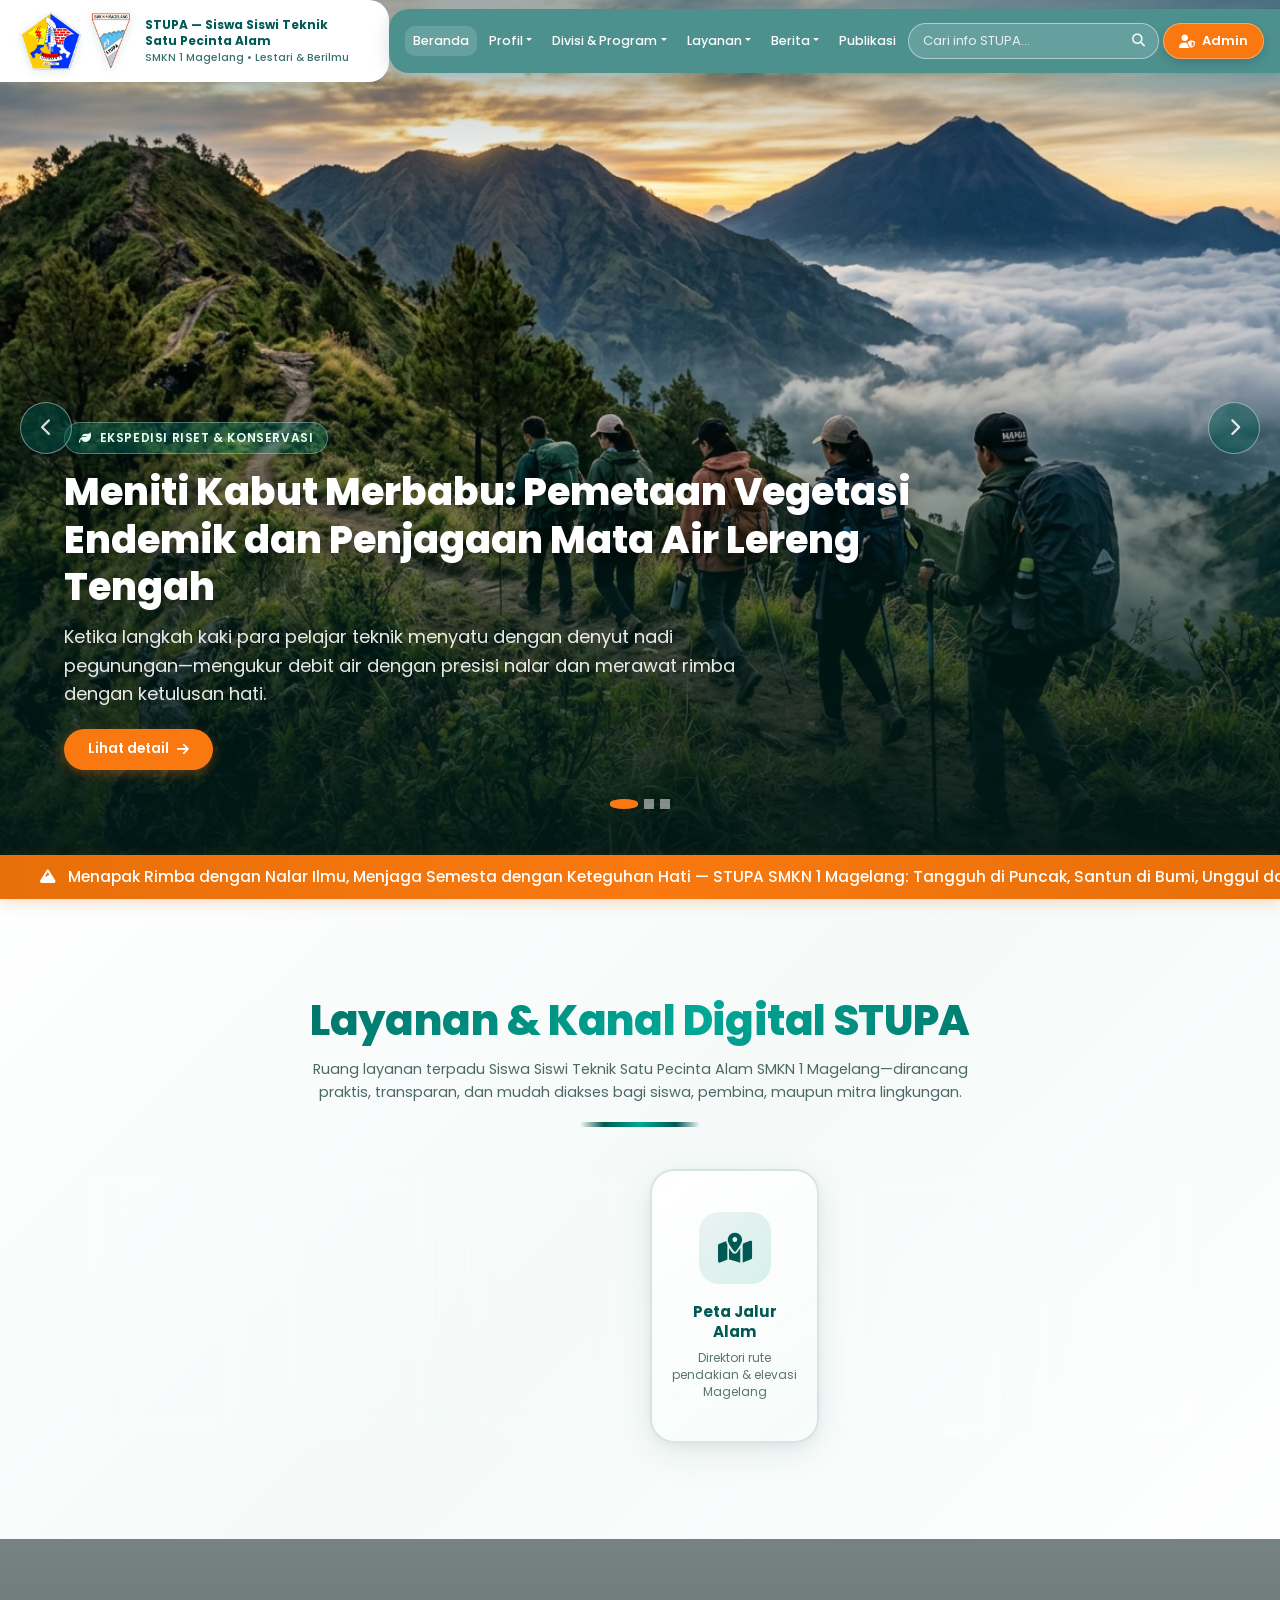
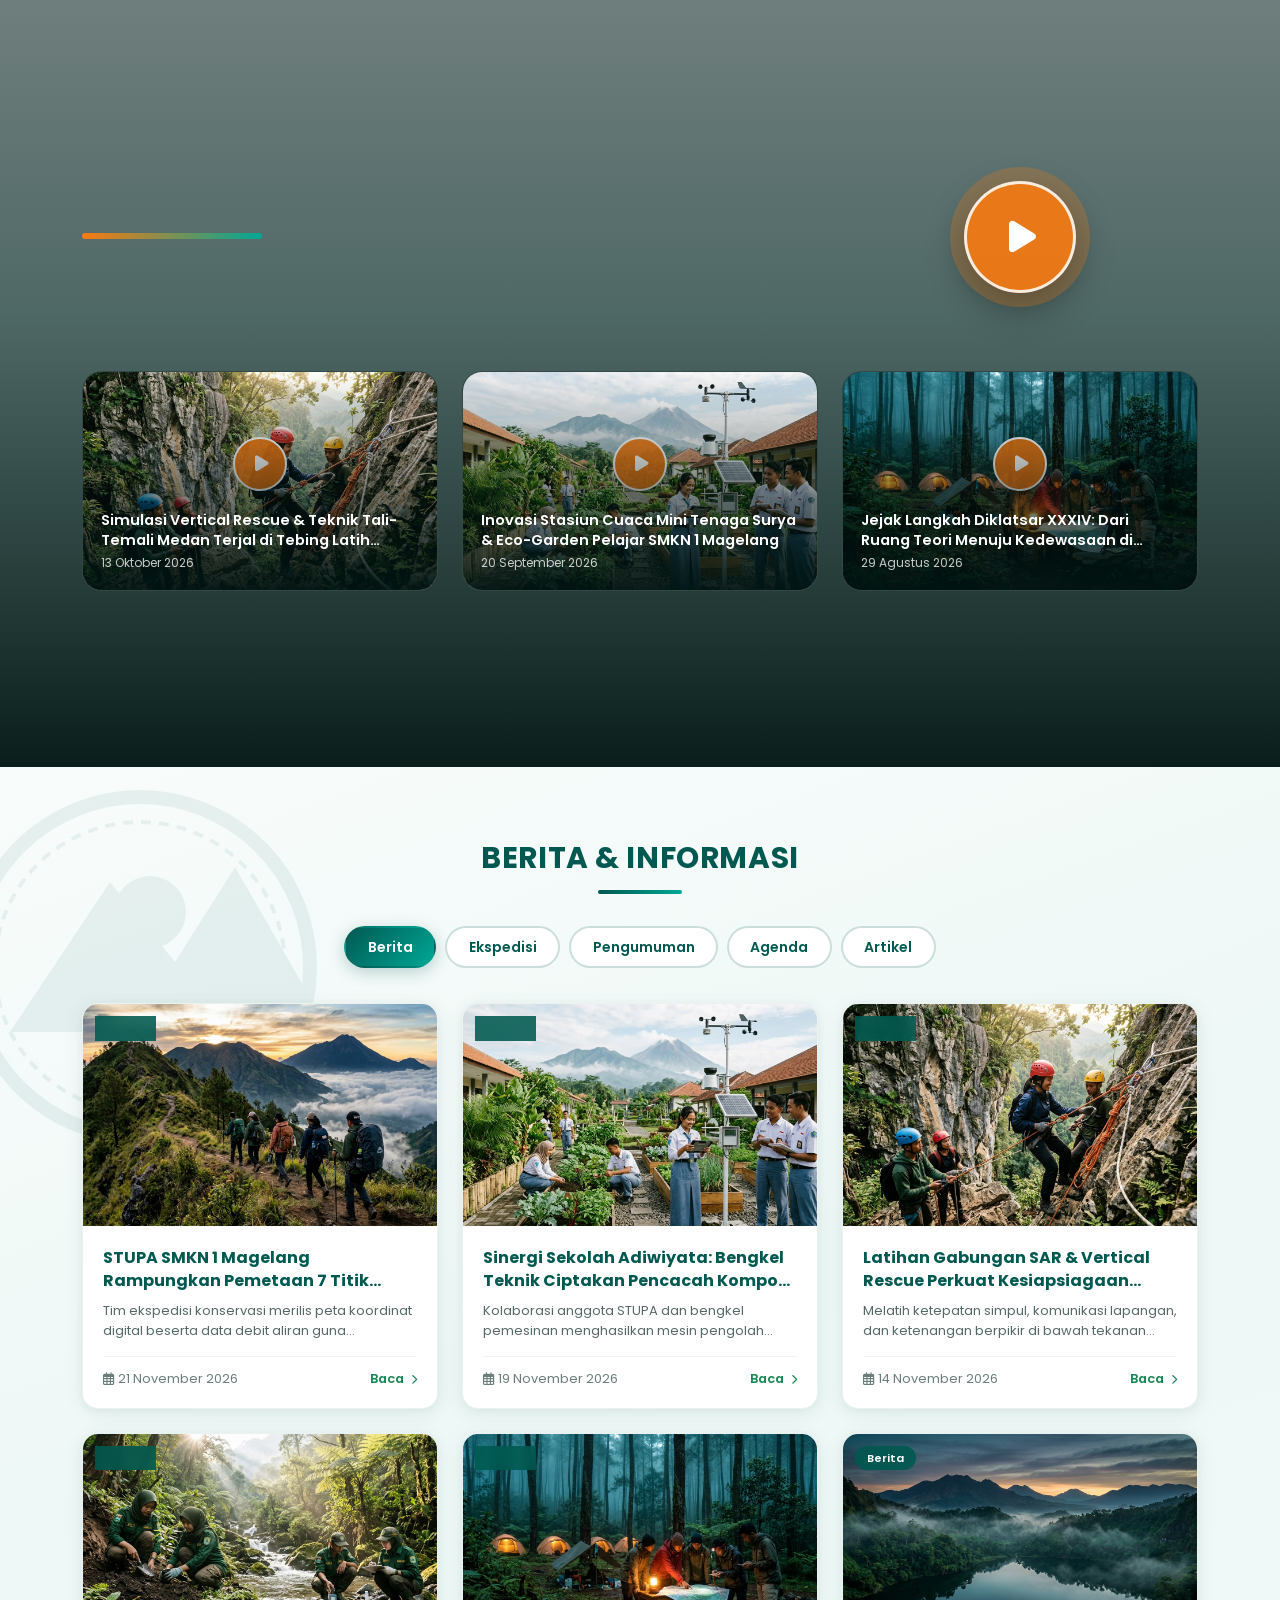
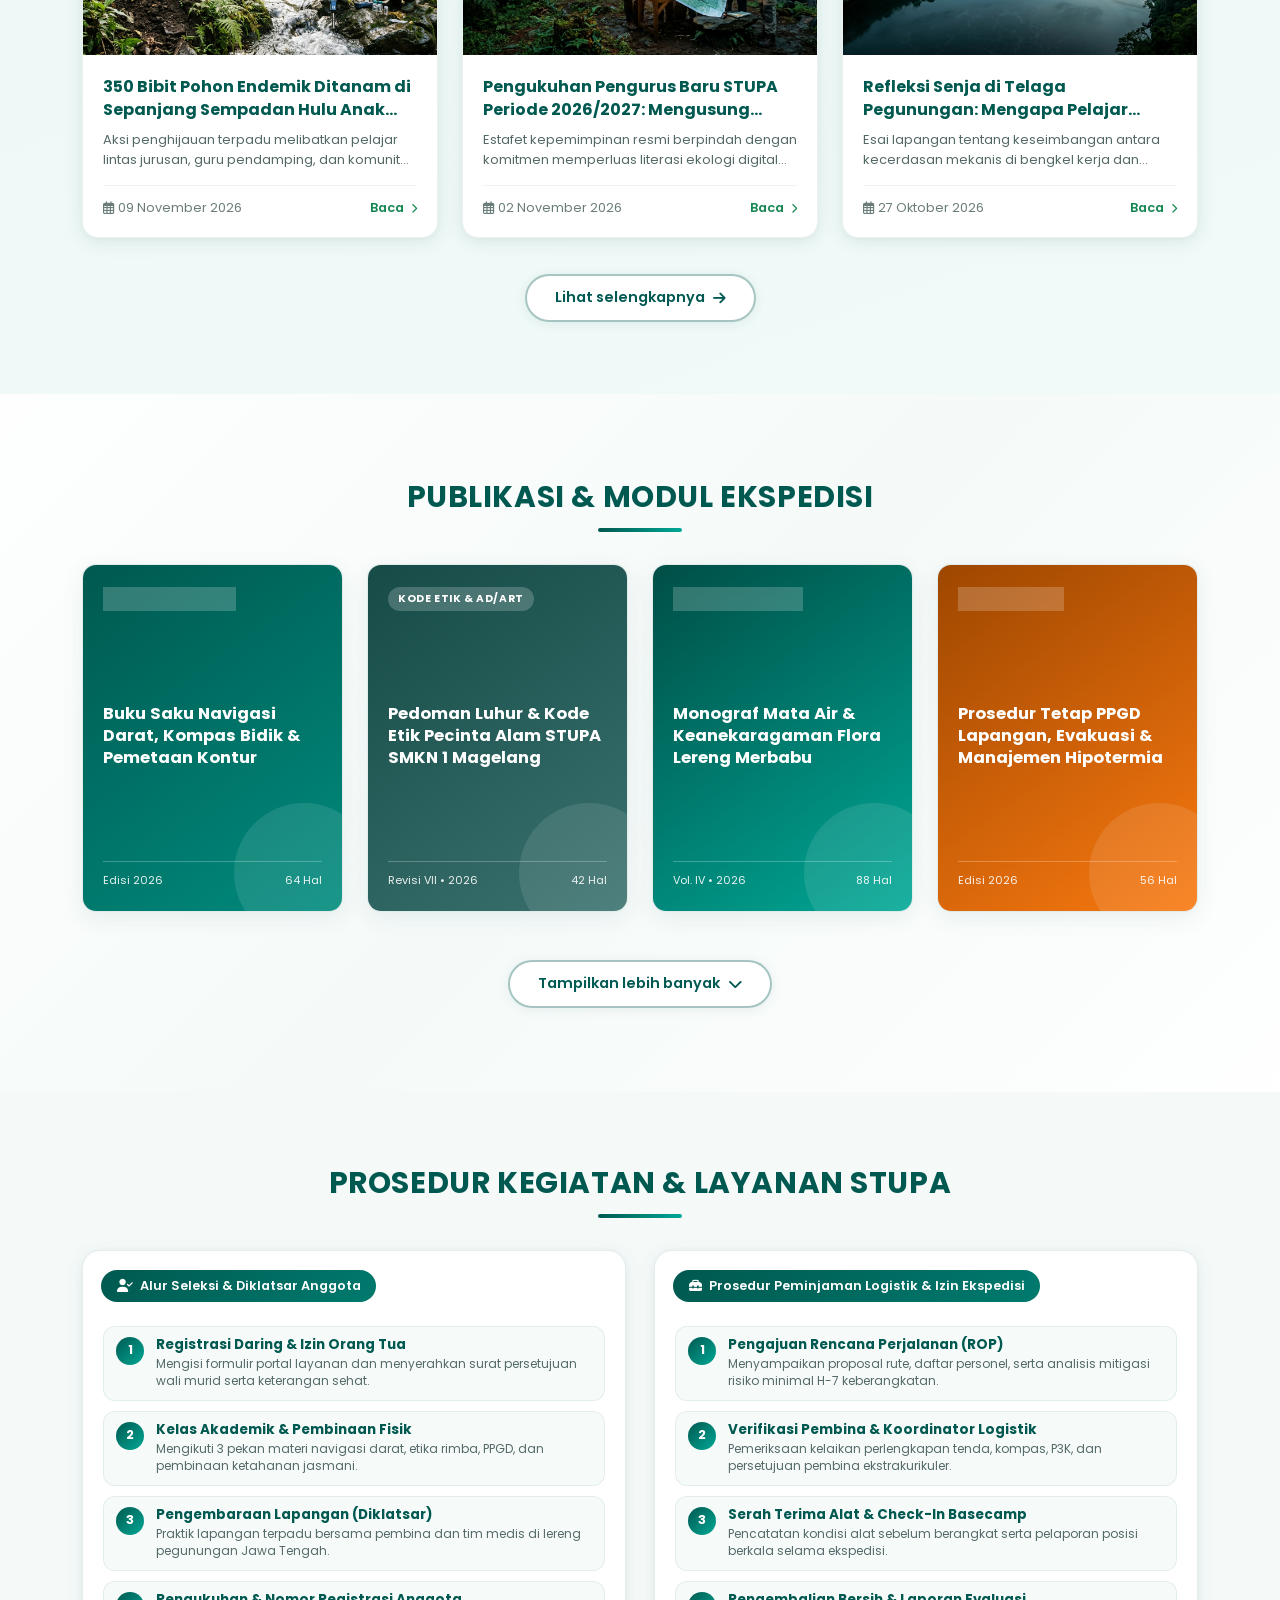
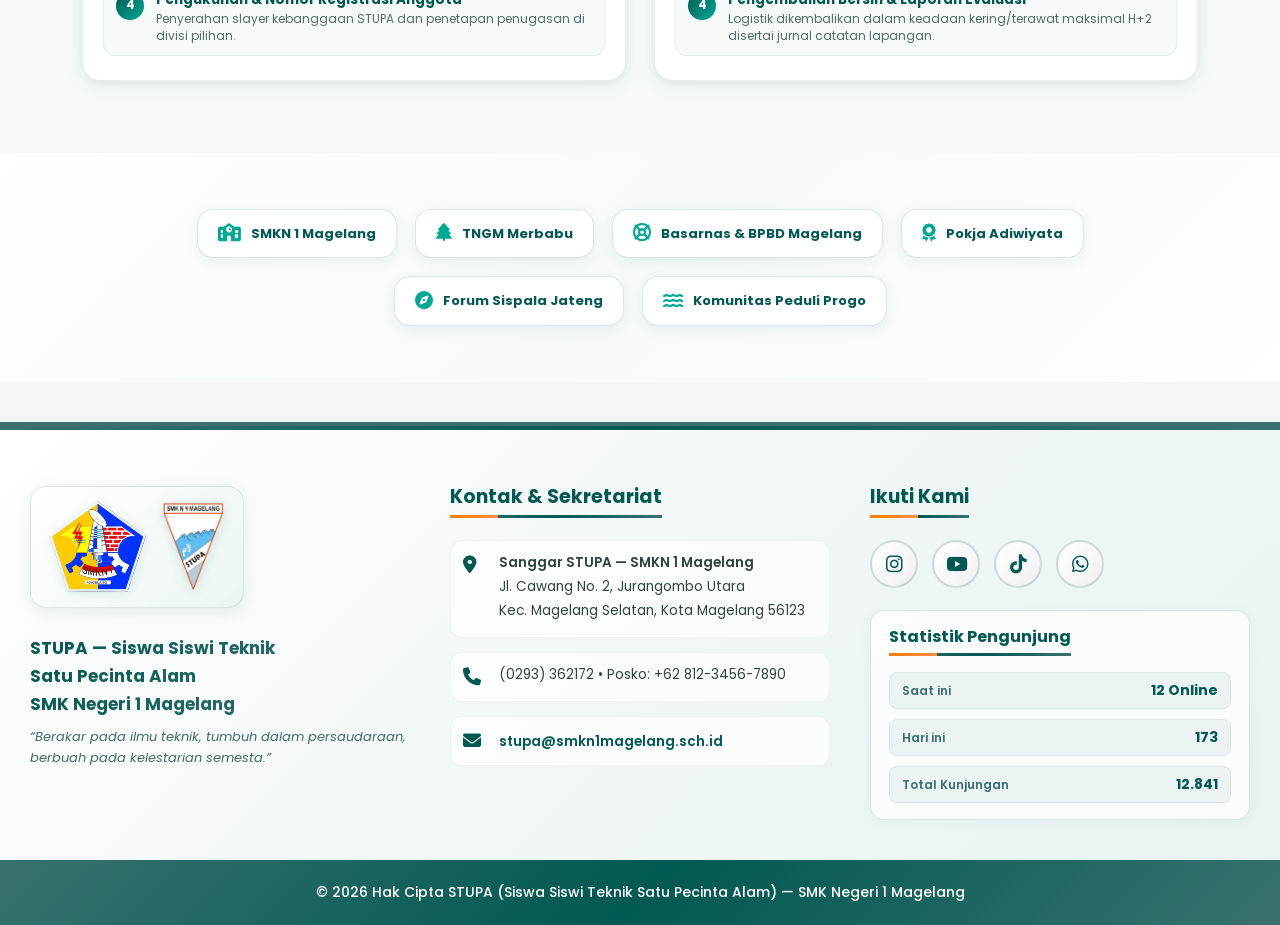
==== index.html @ 892f86d5 "feat: full web & image upload management for both Admin and Super Admin" ====
<!DOCTYPE html>
<html lang="id">
<head>
    <meta charset="UTF-8">
    <meta name="viewport" content="width=device-width, initial-scale=1.0">
    <title>STUPA — Siswa Siswi Teknik Satu Pecinta Alam | SMKN 1 Magelang</title>
    <meta name="description" content="Portal resmi STUPA (Siswa Siswi Teknik Satu Pecinta Alam) SMKN 1 Magelang. Informasi ekspedisi konservasi alam, pendidikan dasar (Diklatsar), layanan logistik, riset ekologi pelajar, dan publikasi ilmiah lapangan.">
    <meta name="keywords" content="STUPA, SMKN 1 Magelang, Siswa Siswi Teknik Satu Pecinta Alam, Sispala Magelang, Konservasi Alam, Diklatsar, Ekspedisi Merbabu">
    <meta name="author" content="STUPA SMKN 1 Magelang">
    <link rel="icon" href="assets/images/logo-stupa.png" type="image/png">

    <!-- Fonts & Libraries (Matched to kemenlh.go.id) -->
    <link href="https://fonts.googleapis.com/css2?family=Poppins:wght@300;400;500;600;700;800&display=swap" rel="stylesheet">
    <link href="https://cdnjs.cloudflare.com/ajax/libs/font-awesome/6.5.1/css/all.min.css" rel="stylesheet">
    <link href="https://cdn.jsdelivr.net/npm/bootstrap@5.3.3/dist/css/bootstrap.min.css" rel="stylesheet" crossorigin="anonymous">

    <!-- STUPA Stylesheets -->
    <link rel="stylesheet" href="assets/css/style.css">
    <link rel="stylesheet" href="assets/css/carousel.css">
    <link rel="stylesheet" href="assets/css/header.css">
    <link rel="stylesheet" href="assets/css/footer.css">
</head>
<body id="top">

    <!-- Header / Floating Pill Navbar (Matched to kemenlh.go.id) -->
    <div id="header-placeholder">
        <nav class="navbar navbar-expand-lg" id="mainNavbar">
            <div class="container-fluid p-0">
                <!-- Left White Brand Pill -->
                <div class="logo-container">
                    <a class="navbar-brand" href="#top">
                        <div class="brand-logos">
                            <img src="assets/images/logo-smkn1.png" id="headerLogoSmk" alt="Logo SMKN 1 Magelang" class="logo logo-smkn1">
                            <img src="assets/images/logo-stupa.png" id="headerLogoStupa" alt="Logo STUPA SMKN 1 Magelang" class="logo logo-stupa">
                        </div>
                        <div class="text">
                            <span id="headerBrandTitle">STUPA — Siswa Siswi Teknik<br>Satu Pecinta Alam</span>
                            <span class="brand-sub" id="headerBrandSub">SMKN 1 Magelang • Lestari &amp; Berilmu</span>
                        </div>
                    </a>
                </div>

                <!-- Mobile Hamburger -->
                <button class="navbar-toggler" type="button" data-bs-toggle="collapse" data-bs-target="#navbarNav"
                    aria-controls="navbarNav" aria-expanded="false" aria-label="Buka navigasi">
                    <span class="navbar-toggler-icon"></span>
                </button>

                <!-- Right Teal Pill Menu -->
                <div class="collapse navbar-collapse justify-content-end" id="navbarNav">
                    <ul class="navbar-nav d-flex align-items-lg-center menu-container">
                        <li class="nav-item">
                            <a class="nav-link active" aria-current="page" href="#top">Beranda</a>
                        </li>
                        <li class="nav-item dropdown">
                            <a class="nav-link dropdown-toggle" href="#" role="button" data-bs-toggle="dropdown" aria-expanded="false">Profil</a>
                            <ul class="dropdown-menu">
                                <li><a class="dropdown-item" href="#layanan-stupa">Jati Diri &amp; Nilai STUPA</a></li>
                                <li><a class="dropdown-item" href="#prosedur-stupa">Tata Kelola Organisasi</a></li>
                                <li><a class="dropdown-item" href="#mitra-stupa">Mitra &amp; Jejaring Sispala</a></li>
                                <li><a class="dropdown-item" href="#kontak-footer">Sekretariat &amp; Pembina</a></li>
                            </ul>
                        </li>
                        <li class="nav-item dropdown">
                            <a class="nav-link dropdown-toggle" href="#" role="button" data-bs-toggle="dropdown" aria-expanded="false">Divisi &amp; Program</a>
                            <ul class="dropdown-menu">
                                <li><a class="dropdown-item" href="#layanan-stupa" data-open-service="0">Diklatsar &amp; Kaderisasi</a></li>
                                <li><a class="dropdown-item" href="#layanan-stupa" data-open-service="3">Mountaineering &amp; Navigasi</a></li>
                                <li><a class="dropdown-item" href="#layanan-stupa" data-open-service="4">Konservasi &amp; Eco-Tech</a></li>
                                <li><a class="dropdown-item" href="#video-showcase">Vertical Rescue &amp; SAR</a></li>
                            </ul>
                        </li>
                        <li class="nav-item dropdown">
                            <a class="nav-link dropdown-toggle" href="#" role="button" data-bs-toggle="dropdown" aria-expanded="false">Layanan</a>
                            <ul class="dropdown-menu">
                                <li><a class="dropdown-item" href="#layanan-stupa" data-open-service="0">Pendaftaran Anggota Baru</a></li>
                                <li><a class="dropdown-item" href="#layanan-stupa" data-open-service="1">Peminjaman Logistik Alam</a></li>
                                <li><a class="dropdown-item" href="#layanan-stupa" data-open-service="2">Lapor Konservasi Lingkungan</a></li>
                                <li><a class="dropdown-item" href="#layanan-stupa" data-open-service="3">Direktori Peta Jalur Magelang</a></li>
                            </ul>
                        </li>
                        <li class="nav-item dropdown">
                            <a class="nav-link dropdown-toggle" href="#" role="button" data-bs-toggle="dropdown" aria-expanded="false">Berita</a>
                            <ul class="dropdown-menu">
                                <li><a class="dropdown-item" href="#berita-informasi" data-switch-tab="berita-tab">Berita Terkini</a></li>
                                <li><a class="dropdown-item" href="#berita-informasi" data-switch-tab="ekspedisi-tab">Laporan Ekspedisi</a></li>
                                <li><a class="dropdown-item" href="#berita-informasi" data-switch-tab="pengumuman-tab">Pengumuman Resmi</a></li>
                                <li><a class="dropdown-item" href="#berita-informasi" data-switch-tab="agenda-tab">Agenda Kegiatan</a></li>
                                <li><a class="dropdown-item" href="#berita-informasi" data-switch-tab="artikel-tab">Esai &amp; Artikel Alam</a></li>
                            </ul>
                        </li>
                        <li class="nav-item">
                            <a class="nav-link" href="#publikasi-stupa">Publikasi</a>
                        </li>

                        <!-- Live Search Form -->
                        <li class="nav-item">
                            <form class="search-form" id="navSearchForm" role="search" autocomplete="off">
                                <input class="form-control search-input" id="navSearchInput" type="search" placeholder="Cari info STUPA..." aria-label="Cari informasi">
                                <button type="submit" class="search-submit-btn" aria-label="Cari">
                                    <i class="fas fa-search"></i>
                                </button>
                                <div class="nav-search-results" id="navSearchResults"></div>
                            </form>
                        </li>

                        <!-- Admin & Super Admin Portal Link -->
                        <li class="nav-item">
                            <a class="btn-admin-nav" href="admin.html" title="Masuk ke Portal Admin &amp; Super Admin STUPA">
                                <i class="fas fa-user-shield"></i>
                                <span>Admin</span>
                            </a>
                        </li>
                    </ul>
                </div>
            </div>
        </nav>
    </div>

    <!-- Main Hero Carousel -->
    <main>
        <div class="carousel-wrapper">
            <div id="carouselBackground" class="carousel slide carousel-fade" data-bs-ride="carousel" data-bs-interval="5500">
                <div class="carousel-indicators" id="heroIndicators"></div>
                <div class="carousel-inner" id="carouselItemsContainer"></div>

                <button class="carousel-control-prev custom-prev" type="button" data-bs-target="#carouselBackground" data-bs-slide="prev" aria-label="Slide sebelumnya">
                    <span class="hero-arrow-circle"><i class="fas fa-chevron-left"></i></span>
                </button>
                <button class="carousel-control-next custom-next" type="button" data-bs-target="#carouselBackground" data-bs-slide="next" aria-label="Slide berikutnya">
                    <span class="hero-arrow-circle"><i class="fas fa-chevron-right"></i></span>
                </button>
            </div>
        </div>

        <!-- Running Text Ticker Bar -->
        <div class="running-text-wrapper">
            <div class="running-text">
                <div class="running-text-track">
                    <p>
                        <i class="fas fa-mountain me-2"></i>
                        Menapak Rimba dengan Nalar Ilmu, Menjaga Semesta dengan Keteguhan Hati — STUPA SMKN 1 Magelang: Tangguh di Puncak, Santun di Bumi, Unggul dalam Karya Teknik Berkelanjutan!
                    </p>
                    <p aria-hidden="true">
                        <i class="fas fa-leaf me-2"></i>
                        Menapak Rimba dengan Nalar Ilmu, Menjaga Semesta dengan Keteguhan Hati — STUPA SMKN 1 Magelang: Tangguh di Puncak, Santun di Bumi, Unggul dalam Karya Teknik Berkelanjutan!
                    </p>
                </div>
            </div>
        </div>

        <!-- Section 1: Layanan & Portal Digital STUPA -->
        <section class="public-services" id="layanan-stupa">
            <div class="container">
                <div class="text-content">
                    <h2 class="slide-title" id="secTitleLayanan">Layanan &amp; Kanal Digital STUPA</h2>
                    <p class="section-lead" id="secLeadLayanan">
                        Ruang layanan terpadu Siswa Siswi Teknik Satu Pecinta Alam SMKN 1 Magelang—dirancang praktis, transparan, dan mudah diakses bagi siswa, pembina, maupun mitra lingkungan.
                    </p>
                </div>
                <div class="services-grid" id="servicesGridContainer"></div>
            </div>
        </section>

        <!-- Section 2: Video Showcase & Dokumentasi Ekspedisi -->
        <section class="video-section" id="video-showcase">
            <div class="gradient-overlay"></div>
            <div class="container">
                <div class="row align-items-center">
                    <div class="col-lg-8">
                        <div class="video-featured-header">
                            <h2 class="slide-title" id="mainVideoTitle"></h2>
                            <div class="title-accent-bar"></div>
                            <p class="slide-description" id="mainVideoDesc"></p>
                        </div>
                    </div>
                    <div class="col-lg-4">
                        <div class="center-play-wrap">
                            <button type="button" class="play-button-hero js-open-video" id="mainVideoPlayBtn" data-index="0" aria-label="Putar pratinjau dokumenter">
                                <i class="fas fa-play ms-1"></i>
                            </button>
                        </div>
                    </div>
                </div>

                <div class="row g-4 mt-2" id="videoCardsRow"></div>
            </div>
        </section>

        <!-- Section 3: Berita & Informasi (With Watermark Emblem) -->
        <section class="logo-background-section berita-informasi-section" id="berita-informasi">
            <div class="watermark-wrap">
                <img src="assets/images/logo-stupa-watermark.svg" alt="" class="img-fluid">
            </div>
            <div class="container">
                <div class="section-title-wrap">
                    <h2 class="section-title" id="secTitleBerita">BERITA &amp; INFORMASI</h2>
                    <div class="title-underline"></div>
                </div>

                <ul class="nav nav-tabs berita-tabs" id="newsTypeTabs" role="tablist">
                    <li class="nav-item" role="presentation">
                        <button class="nav-link active" id="berita-tab" data-bs-toggle="tab" data-bs-target="#berita" type="button" role="tab" aria-selected="true">Berita</button>
                    </li>
                    <li class="nav-item" role="presentation">
                        <button class="nav-link" id="ekspedisi-tab" data-bs-toggle="tab" data-bs-target="#ekspedisi" type="button" role="tab" aria-selected="false">Ekspedisi</button>
                    </li>
                    <li class="nav-item" role="presentation">
                        <button class="nav-link" id="pengumuman-tab" data-bs-toggle="tab" data-bs-target="#pengumuman" type="button" role="tab" aria-selected="false">Pengumuman</button>
                    </li>
                    <li class="nav-item" role="presentation">
                        <button class="nav-link" id="agenda-tab" data-bs-toggle="tab" data-bs-target="#agenda" type="button" role="tab" aria-selected="false">Agenda</button>
                    </li>
                    <li class="nav-item" role="presentation">
                        <button class="nav-link" id="artikel-tab" data-bs-toggle="tab" data-bs-target="#artikel" type="button" role="tab" aria-selected="false">Artikel</button>
                    </li>
                </ul>

                <div class="tab-content" id="newsTypeContent">
                    <div class="tab-pane fade show active" id="berita" role="tabpanel" aria-labelledby="berita-tab">
                        <div class="berita-grid" id="berita-container"></div>
                        <div class="text-center">
                            <button type="button" class="berita-more-btn js-toggle-berita">
                                <span>Lihat selengkapnya</span>
                                <i class="fas fa-arrow-right"></i>
                            </button>
                        </div>
                    </div>
                    <div class="tab-pane fade" id="ekspedisi" role="tabpanel" aria-labelledby="ekspedisi-tab">
                        <div class="berita-grid" id="ekspedisi-container"></div>
                    </div>
                    <div class="tab-pane fade" id="pengumuman" role="tabpanel" aria-labelledby="pengumuman-tab">
                        <div class="berita-grid" id="pengumuman-container"></div>
                    </div>
                    <div class="tab-pane fade" id="agenda" role="tabpanel" aria-labelledby="agenda-tab">
                        <div class="berita-grid" id="agenda-container"></div>
                    </div>
                    <div class="tab-pane fade" id="artikel" role="tabpanel" aria-labelledby="artikel-tab">
                        <div class="berita-grid" id="artikel-container"></div>
                    </div>
                </div>
            </div>
        </section>

        <!-- Section 4: Publikasi & Arsip Riset -->
        <section class="public-services publikasi-section" id="publikasi-stupa">
            <div class="container">
                <div class="section-title-wrap">
                    <h2 class="section-title" id="secTitlePublikasi">PUBLIKASI &amp; MODUL EKSPEDISI</h2>
                    <div class="title-underline"></div>
                </div>

                <div class="publikasi-grid" id="publikasi-list"></div>

                <div class="text-center mt-5">
                    <button type="button" class="berita-more-btn" id="publikasi-load-more">
                        <span class="btn-text">Tampilkan lebih banyak</span>
                        <i class="fas fa-chevron-down"></i>
                    </button>
                </div>
            </div>
        </section>

        <!-- Section 5: Prosedur Keanggotaan & Peminjaman Alat -->
        <section class="section-prosedur-informasi" id="prosedur-stupa">
            <div class="container">
                <div class="section-title-wrap">
                    <h2 class="section-title" id="secTitleProsedur">PROSEDUR KEGIATAN &amp; LAYANAN STUPA</h2>
                    <div class="title-underline"></div>
                </div>

                <div class="prosedur-steps" id="proceduresContainer"></div>
            </div>
        </section>

        <!-- Section 6: Mitra & Jejaring Konservasi -->
        <section class="public-services partner-section" id="mitra-stupa">
            <div class="container">
                <ul class="partner-strip" id="partnersContainer"></ul>
            </div>
        </section>
    </main>

    <!-- Footer (Matched to kemenlh.go.id) -->
    <footer class="footer" id="kontak-footer">
        <div class="footer-container">
            <div class="footer-content">
                <!-- Left: Logo & Organization Identity -->
                <div class="footer-section footer-about">
                    <div class="footer-logo-wrapper">
                        <a class="footer-logo-link" href="#top">
                            <img src="assets/images/logo-smkn1.png" id="footerLogoSmk" alt="Logo SMKN 1 Magelang" class="footer-logo">
                            <img src="assets/images/logo-stupa.png" id="footerLogoStupa" alt="Logo STUPA SMKN 1 Magelang" class="footer-logo">
                        </a>
                    </div>
                    <div class="footer-org-info">
                        <h3 class="footer-org-name">
                            STUPA — Siswa Siswi Teknik<br>
                            Satu Pecinta Alam<br>
                            SMK Negeri 1 Magelang
                        </h3>
                        <p class="footer-motto" id="footerMotto">
                            “Berakar pada ilmu teknik, tumbuh dalam persaudaraan, berbuah pada kelestarian semesta.”
                        </p>
                    </div>
                </div>

                <!-- Center: Contact Information -->
                <div class="footer-section footer-contact">
                    <h4 class="footer-section-title">Kontak &amp; Sekretariat</h4>
                    <div class="footer-contact-info">
                        <div class="contact-item">
                            <i class="fas fa-map-marker-alt contact-icon"></i>
                            <div class="contact-text">
                                <p class="fw-semibold" id="footerSecretariatName">Sanggar STUPA — SMKN 1 Magelang</p>
                                <p id="footerAddress1">Jl. Cawang No. 2, Jurangombo Utara</p>
                                <p id="footerAddress2">Kec. Magelang Selatan, Kota Magelang 56123</p>
                            </div>
                        </div>
                        <div class="contact-item">
                            <i class="fas fa-phone contact-icon"></i>
                            <div class="contact-text">
                                <p id="footerPhone">(0293) 362172 • Posko: +62 812-3456-7890</p>
                            </div>
                        </div>
                        <div class="contact-item">
                            <i class="fas fa-envelope contact-icon"></i>
                            <div class="contact-text">
                                <a href="mailto:stupa@smkn1magelang.sch.id" class="website-link" id="footerEmail">stupa@smkn1magelang.sch.id</a>
                            </div>
                        </div>
                    </div>
                </div>

                <!-- Right: Social Media & Visitor Stats -->
                <div class="footer-section footer-social">
                    <h4 class="footer-section-title">Ikuti Kami</h4>
                    <div class="social-icons">
                        <a href="#kontak-footer" id="socialIgLink" class="social-link" aria-label="Instagram STUPA" title="Instagram @stupa_smkn1mgl">
                            <i class="fab fa-instagram"></i>
                        </a>
                        <a href="#kontak-footer" id="socialYtLink" class="social-link" aria-label="YouTube STUPA" title="YouTube STUPA Channel">
                            <i class="fab fa-youtube"></i>
                        </a>
                        <a href="#kontak-footer" id="socialTtLink" class="social-link" aria-label="TikTok STUPA" title="TikTok @stupa.mgl">
                            <i class="fab fa-tiktok"></i>
                        </a>
                        <a href="#layanan-stupa" data-open-service="5" class="social-link" aria-label="WhatsApp Posko" title="Posko Informasi STUPA">
                            <i class="fab fa-whatsapp"></i>
                        </a>
                    </div>

                    <div class="visitor-stats">
                        <h4 class="footer-section-title">Statistik Pengunjung</h4>
                        <div class="footer-visitor-row">
                            <span class="footer-visitor-label">Saat ini</span>
                            <span class="footer-visitor-value">12 Online</span>
                        </div>
                        <div class="footer-visitor-row">
                            <span class="footer-visitor-label">Hari ini</span>
                            <span class="footer-visitor-value" id="visitorToday">148</span>
                        </div>
                        <div class="footer-visitor-row">
                            <span class="footer-visitor-label">Total Kunjungan</span>
                            <span class="footer-visitor-value" id="visitorTotal">12.841</span>
                        </div>
                    </div>
                </div>
            </div>

            <!-- Copyright Shimmer Bar -->
            <div class="footer-copyright">
                <p id="footerCopyright">&copy; 2026 Hak Cipta STUPA (Siswa Siswi Teknik Satu Pecinta Alam) — SMK Negeri 1 Magelang</p>
            </div>
        </div>
    </footer>

    <!-- Back to Top Floating Button -->
    <button id="back-to-top" class="back-to-top" aria-label="Kembali ke atas">
        <i class="fas fa-arrow-up"></i>
    </button>

    <!-- Universal Interactive Reader / Form Modal -->
    <div class="modal fade" id="stupaDetailModal" tabindex="-1" aria-labelledby="stupaDetailTitle" aria-hidden="true">
        <div class="modal-dialog modal-dialog-centered modal-lg modal-dialog-scrollable">
            <div class="modal-content">
                <div class="modal-header stupa-modal-header">
                    <h5 class="modal-title fw-bold" id="stupaDetailTitle">Informasi STUPA</h5>
                    <button type="button" class="btn-close" data-bs-dismiss="modal" aria-label="Tutup"></button>
                </div>
                <div class="modal-body p-4" id="stupaDetailBody"></div>
            </div>
        </div>
    </div>

    <!-- Floating Toast Notification -->
    <div id="stupaToast" class="toast-stupa" role="status" aria-live="polite">
        <i class="fas fa-circle-check text-warning"></i>
        <span id="stupaToastText">Berhasil!</span>
    </div>

    <!-- Scripts -->
    <script src="https://cdn.jsdelivr.net/npm/bootstrap@5.3.3/dist/js/bootstrap.bundle.min.js" crossorigin="anonymous"></script>
    <script src="assets/js/data.js"></script>
    <script src="assets/js/app.js"></script>
</body>
</html>
---- assets/css/style.css ----
/* ==========================================================================
   STUPA SMKN 1 Magelang - Master Stylesheet (kemenlh.go.id Design System)
   ========================================================================== */

:root {
    --stupa-teal-deep: #005950;
    --stupa-teal-dark: #005952;
    --stupa-teal-mid: #3a716e;
    --stupa-teal-nav: rgb(77, 145, 143);
    --stupa-emerald: #00a896;
    --stupa-amber: #F97910;
    --stupa-amber-hover: #e87e0d;
    --stupa-bg: #F5F5F5;
    --stupa-mint-soft: #eef8f6;
}

*, *::before, *::after {
    box-sizing: border-box;
}

html {
    scroll-behavior: smooth;
}

body, html {
    margin: 0;
    padding: 0;
    width: 100%;
    overflow-x: hidden;
    background-color: var(--stupa-bg);
    font-family: 'Poppins', sans-serif;
    color: #243331;
}

/* Primary Orange Pill CTA Button (matched to kemenlh.go.id .custom-btn) */
.custom-btn {
    background-color: var(--stupa-amber);
    border: none;
    color: #ffffff;
    border-radius: 30px;
    padding: 10px 24px;
    box-shadow: 0 4px 12px rgba(249, 121, 16, 0.35);
    font-family: 'Poppins', sans-serif;
    font-weight: 600;
    font-size: 13.5px;
    transition: all 0.3s ease;
    display: inline-flex;
    align-items: center;
    gap: 8px;
    text-decoration: none;
}

.custom-btn:hover,
.custom-btn:focus {
    background-color: var(--stupa-amber-hover);
    color: #ffffff;
    box-shadow: 0 8px 20px rgba(249, 121, 16, 0.45);
    transform: translateY(-2px);
}

/* Running Text Ticker Bar */
.running-text-wrapper {
    width: 100%;
}

.running-text {
    background: linear-gradient(90deg, #e86f09 0%, #F97910 50%, #e86f09 100%);
    min-height: 44px;
    display: flex;
    align-items: center;
    overflow: hidden;
    position: relative;
    z-index: 2;
    box-shadow: 0 4px 14px rgba(249, 121, 16, 0.25);
}

.running-text-track {
    display: flex;
    white-space: nowrap;
    width: max-content;
    animation: scrollText 38s linear infinite;
}

.running-text:hover .running-text-track {
    animation-play-state: paused;
}

.running-text p {
    color: #ffffff;
    font-family: 'Poppins', sans-serif;
    font-weight: 500;
    font-size: 15.5px;
    margin: 0;
    padding: 8px 40px;
    white-space: nowrap;
}

@keyframes scrollText {
    0% { transform: translateX(0%); }
    100% { transform: translateX(-50%); }
}

/* ==========================================================================
   Public Services / Layanan STUPA Section
   ========================================================================== */
.public-services {
    position: relative;
    padding: 96px 0;
    overflow: hidden;
    background-color: #f4faf8;
    background-image: url('../images/bg-nature-mist.svg');
    background-size: cover;
    background-position: center;
    background-attachment: fixed;
    isolation: isolate;
}

.public-services::before {
    content: '';
    position: absolute;
    inset: 0;
    background: linear-gradient(
        135deg,
        rgba(255, 255, 255, 0.9) 0%,
        rgba(245, 250, 249, 0.88) 50%,
        rgba(255, 255, 255, 0.92) 100%
    );
    z-index: 0;
}

.public-services .container {
    position: relative;
    z-index: 1;
}

.public-services .text-content {
    margin-bottom: 64px;
    text-align: center;
    position: relative;
    padding: 0 20px;
}

.public-services .text-content::after {
    content: '';
    position: absolute;
    bottom: -22px;
    left: 50%;
    transform: translateX(-50%);
    width: 120px;
    height: 5px;
    background: linear-gradient(90deg, transparent 0%, #005952 20%, #00a896 50%, #005952 80%, transparent 100%);
    border-radius: 3px;
}

.public-services .slide-title {
    font-family: 'Poppins', sans-serif;
    font-weight: 800;
    font-size: clamp(26px, 4.2vw, 42px);
    margin-bottom: 10px;
    letter-spacing: -0.6px;
    line-height: 1.25;
    background: linear-gradient(135deg, #005952 0%, #00a896 55%, #005952 100%);
    -webkit-background-clip: text;
    -webkit-text-fill-color: transparent;
    background-clip: text;
}

.section-lead {
    font-size: 14.5px;
    color: #4b6865;
    max-width: 680px;
    margin: 0 auto;
    line-height: 1.65;
}

.services-grid {
    display: grid;
    grid-template-columns: repeat(6, 1fr);
    gap: 20px;
}

.custom-card {
    display: flex;
    flex-direction: column;
    align-items: center;
    justify-content: center;
    border: 2.5px solid rgba(0, 89, 82, 0.15);
    border-radius: 24px;
    padding: 32px 18px;
    text-align: center;
    box-shadow:
        0 10px 36px rgba(0, 89, 82, 0.09),
        0 4px 14px rgba(0, 0, 0, 0.05),
        inset 0 1px 0 rgba(255, 255, 255, 0.95);
    background: linear-gradient(145deg, rgba(255, 255, 255, 0.99) 0%, rgba(246, 252, 250, 0.96) 100%);
    backdrop-filter: blur(14px);
    min-height: 235px;
    height: 100%;
    transition: all 0.5s cubic-bezier(0.34, 1.56, 0.64, 1);
    position: relative;
    overflow: hidden;
    cursor: pointer;
}

.custom-card::before {
    content: '';
    position: absolute;
    bottom: 0;
    left: 0;
    right: 0;
    height: 4px;
    background: linear-gradient(90deg, #005952 0%, #00a896 50%, #005952 100%);
    transform: scaleX(0);
    transition: transform 0.35s ease;
    border-radius: 0 0 24px 24px;
}

.custom-card:hover {
    transform: translateY(-12px) scale(1.03);
    box-shadow:
        0 22px 60px rgba(0, 89, 82, 0.2),
        0 8px 24px rgba(0, 0, 0, 0.1);
    border-color: rgba(0, 89, 82, 0.48);
    background: linear-gradient(145deg, #ffffff 0%, #eefaf7 100%);
}

.custom-card:hover::before {
    transform: scaleX(1);
}

.service-icon-box {
    width: 72px;
    height: 72px;
    border-radius: 20px;
    background: linear-gradient(135deg, rgba(0, 89, 82, 0.08) 0%, rgba(0, 168, 150, 0.14) 100%);
    display: flex;
    align-items: center;
    justify-content: center;
    margin-bottom: 18px;
    color: #005952;
    font-size: 30px;
    transition: all 0.45s cubic-bezier(0.34, 1.56, 0.64, 1);
}

.custom-card:hover .service-icon-box {
    transform: scale(1.16) rotate(6deg);
    background: linear-gradient(135deg, #005952 0%, #00a896 100%);
    color: #ffffff;
    box-shadow: 0 10px 24px rgba(0, 89, 82, 0.28);
}

.custom-card h5 {
    margin: 0 0 6px 0;
    font-weight: 700;
    font-size: 15px;
    color: #005952;
    line-height: 1.35;
}

.custom-card p {
    margin: 0;
    font-size: 12px;
    color: #5c7572;
    line-height: 1.45;
}

@media (max-width: 1199.98px) {
    .services-grid {
        grid-template-columns: repeat(3, 1fr);
    }
}

@media (max-width: 767.98px) {
    .public-services {
        padding: 64px 0;
        background-attachment: scroll;
    }
    .services-grid {
        grid-template-columns: repeat(2, 1fr);
        gap: 14px;
    }
    .custom-card {
        min-height: 185px;
        padding: 22px 12px;
        border-radius: 18px;
    }
}

/* ==========================================================================
   Video Showcase Section (Matched to kemenlh.go.id .video-section)
   ========================================================================== */
.video-section {
    position: relative;
    min-height: 92vh;
    background-size: cover;
    background-position: center center;
    display: flex;
    align-items: center;
    padding: 84px 0 64px;
    overflow: hidden;
}

.video-section .gradient-overlay {
    position: absolute;
    inset: 0;
    background: linear-gradient(
        to top,
        rgba(0, 22, 19, 0.96) 0%,
        rgba(0, 38, 34, 0.68) 55%,
        rgba(0, 26, 23, 0.52) 100%
    );
    z-index: 0;
}

.video-section .container {
    position: relative;
    z-index: 2;
}

.video-featured-header {
    text-align: left;
    max-width: 780px;
}

.video-featured-header .slide-title {
    color: #ffffff;
    font-weight: 700;
    font-size: clamp(22px, 3vw, 34px);
    line-height: 1.3;
    text-shadow: 0 3px 12px rgba(0, 0, 0, 0.45);
    margin-bottom: 12px;
}

.title-accent-bar {
    width: 180px;
    height: 6px;
    border-radius: 9999px;
    background: linear-gradient(90deg, #F97910 0%, #00a896 100%);
    margin-bottom: 14px;
}

.video-featured-header .slide-description {
    color: rgba(255, 255, 255, 0.88);
    font-size: 15.5px;
    line-height: 1.65;
    margin: 0;
}

.center-play-wrap {
    display: flex;
    justify-content: center;
    align-items: center;
    padding: 46px 0;
}

.play-button-hero {
    width: 112px;
    height: 112px;
    border-radius: 50%;
    border: 3px solid rgba(255, 255, 255, 0.85);
    background: rgba(249, 121, 16, 0.9);
    color: #ffffff;
    font-size: 36px;
    display: flex;
    align-items: center;
    justify-content: center;
    cursor: pointer;
    box-shadow: 0 0 0 14px rgba(249, 121, 16, 0.24), 0 14px 36px rgba(0, 0, 0, 0.4);
    transition: all 0.35s cubic-bezier(0.34, 1.56, 0.64, 1);
}

.play-button-hero:hover {
    transform: scale(1.12);
    background: #F97910;
    box-shadow: 0 0 0 22px rgba(249, 121, 16, 0.32), 0 18px 44px rgba(0, 0, 0, 0.5);
}

.video-card {
    position: relative;
    border-radius: 20px;
    overflow: hidden;
    background: #0d2623;
    border: 1px solid rgba(255, 255, 255, 0.16);
    cursor: pointer;
    transition: transform 0.3s ease, box-shadow 0.3s ease;
    height: 220px;
}

.video-card:hover {
    transform: translateY(-6px);
    box-shadow: 0 16px 36px rgba(0, 0, 0, 0.45);
}

.video-card img {
    width: 100%;
    height: 100%;
    object-fit: cover;
    transition: transform 0.45s ease;
}

.video-card:hover img {
    transform: scale(1.06);
}

.video-card-overlay {
    position: absolute;
    inset: 0;
    background: linear-gradient(to top, rgba(0, 20, 18, 0.94) 0%, rgba(0, 20, 18, 0.25) 65%, transparent 100%);
    display: flex;
    flex-direction: column;
    justify-content: flex-end;
    padding: 18px;
}

.video-card-play {
    position: absolute;
    top: 42%;
    left: 50%;
    transform: translate(-50%, -50%);
    width: 54px;
    height: 54px;
    border-radius: 50%;
    background: rgba(249, 121, 16, 0.9);
    border: 2px solid #ffffff;
    color: #ffffff;
    display: flex;
    align-items: center;
    justify-content: center;
    font-size: 18px;
    transition: transform 0.25s ease;
}

.video-card:hover .video-card-play {
    transform: translate(-50%, -50%) scale(1.12);
}

.video-card-title {
    color: #ffffff;
    font-weight: 600;
    font-size: 14.5px;
    line-height: 1.4;
    margin: 0 0 4px 0;
    display: -webkit-box;
    -webkit-line-clamp: 2;
    -webkit-box-orient: vertical;
    overflow: hidden;
}

.video-card-date {
    color: rgba(255, 255, 255, 0.78);
    font-size: 12px;
    margin: 0;
}

/* ==========================================================================
   Berita & Informasi Section (Matched to kemenlh.go.id .berita-informasi-section)
   ========================================================================== */
.logo-background-section {
    position: relative;
    overflow: hidden;
}

.logo-background-section .watermark-wrap {
    position: absolute;
    top: 0;
    left: 0;
    width: 440px;
    pointer-events: none;
    z-index: 0;
}

.berita-informasi-section {
    padding: 4.5rem 0;
    background: linear-gradient(160deg, #f8fcfb 0%, #eef8f6 45%, #f0faf8 100%);
}

.berita-informasi-section .container {
    position: relative;
    z-index: 1;
}

.section-title-wrap {
    text-align: center;
    margin-bottom: 2rem;
    padding: 0 1rem;
}

.section-title {
    font-size: clamp(1.35rem, 3vw, 1.85rem);
    font-weight: 700;
    color: #005950;
    letter-spacing: 0.02em;
    line-height: 1.3;
    margin: 0 0 0.75rem 0;
}

.title-underline {
    width: 84px;
    height: 4px;
    background: linear-gradient(90deg, #005950, #00a896);
    border-radius: 2px;
    margin: 0 auto;
}

/* Pill Tabs */
.berita-tabs {
    display: flex;
    flex-wrap: wrap;
    justify-content: center;
    gap: 0.55rem;
    margin-bottom: 2.25rem;
    border: none;
}

.berita-tabs .nav-link {
    padding: 0.55rem 1.35rem;
    font-family: 'Poppins', sans-serif;
    font-weight: 600;
    font-size: 0.875rem;
    color: #005950;
    background: #ffffff;
    border: 2px solid rgba(0, 89, 82, 0.2);
    border-radius: 9999px;
    transition: all 0.25s ease;
    cursor: pointer;
}

.berita-tabs .nav-link:hover {
    background: rgba(0, 89, 82, 0.06);
    border-color: rgba(0, 89, 82, 0.45);
}

.berita-tabs .nav-link.active {
    color: #ffffff;
    background: linear-gradient(135deg, #005952 0%, #00a896 100%);
    border-color: transparent;
    box-shadow: 0 4px 16px rgba(0, 89, 82, 0.25);
}

.berita-grid {
    display: grid;
    grid-template-columns: repeat(auto-fill, minmax(310px, 1fr));
    gap: 1.5rem;
    margin-bottom: 2.25rem;
}

.berita-card {
    height: 100%;
    background: #ffffff;
    border-radius: 16px;
    overflow: hidden;
    box-shadow: 0 4px 20px rgba(0, 89, 82, 0.08), 0 2px 8px rgba(0, 0, 0, 0.04);
    border: 1px solid rgba(0, 89, 82, 0.08);
    transition: transform 0.25s ease, box-shadow 0.25s ease;
    cursor: pointer;
    display: flex;
    flex-direction: column;
}

.berita-card:hover {
    transform: translateY(-6px);
    box-shadow: 0 14px 32px rgba(0, 89, 82, 0.14), 0 6px 16px rgba(0, 0, 0, 0.06);
}

.berita-card-img-wrap {
    aspect-ratio: 16 / 10;
    overflow: hidden;
    background: #e6f0ee;
    position: relative;
}

.berita-card-img {
    width: 100%;
    height: 100%;
    object-fit: cover;
    transition: transform 0.35s ease;
}

.berita-card:hover .berita-card-img {
    transform: scale(1.06);
}

.berita-cat-pill {
    position: absolute;
    top: 12px;
    left: 12px;
    padding: 4px 12px;
    border-radius: 9999px;
    background: rgba(0, 89, 80, 0.88);
    color: #ffffff;
    font-size: 11px;
    font-weight: 600;
    backdrop-filter: blur(4px);
}

.berita-card-body {
    padding: 1.25rem;
    display: flex;
    flex-direction: column;
    flex: 1;
}

.berita-card-title {
    font-weight: 700;
    font-size: 1rem;
    line-height: 1.45;
    color: #005950;
    margin: 0 0 0.55rem;
    display: -webkit-box;
    -webkit-line-clamp: 2;
    -webkit-box-orient: vertical;
    overflow: hidden;
}

.berita-card-excerpt {
    font-size: 13px;
    color: #546967;
    line-height: 1.55;
    margin-bottom: 0.9rem;
    display: -webkit-box;
    -webkit-line-clamp: 2;
    -webkit-box-orient: vertical;
    overflow: hidden;
}

.berita-card-meta {
    margin-top: auto;
    display: flex;
    justify-content: space-between;
    align-items: center;
    font-size: 0.8rem;
    color: #6b7d7b;
    border-top: 1px solid #eef4f3;
    padding-top: 0.75rem;
}

.berita-more-btn {
    display: inline-flex;
    align-items: center;
    justify-content: center;
    gap: 8px;
    padding: 0.7rem 1.75rem;
    font-weight: 600;
    font-size: 0.9rem;
    color: #005952;
    background: #ffffff;
    border: 2px solid rgba(0, 89, 82, 0.35);
    border-radius: 9999px;
    text-decoration: none;
    cursor: pointer;
    transition: all 0.25s ease;
    box-shadow: 0 2px 12px rgba(0, 89, 82, 0.08);
}

.berita-more-btn:hover {
    color: #ffffff;
    background: linear-gradient(135deg, #005952 0%, #00a896 100%);
    border-color: #005952;
    box-shadow: 0 6px 24px rgba(0, 89, 82, 0.25);
    transform: translateY(-2px);
}

/* ==========================================================================
   Publikasi Section (Matched to kemenlh.go.id .publikasi-section)
   ========================================================================== */
.publikasi-section {
    padding: 84px 0;
}

.publikasi-grid {
    display: grid;
    grid-template-columns: repeat(4, 1fr);
    gap: 24px;
    margin-top: 28px;
}

.publikasi-card {
    background: #ffffff;
    border-radius: 14px;
    overflow: hidden;
    border: 1px solid rgba(0, 89, 82, 0.12);
    box-shadow: 0 6px 22px rgba(0, 89, 82, 0.08);
    cursor: pointer;
    transition: transform 0.3s ease, box-shadow 0.3s ease;
    display: flex;
    flex-direction: column;
}

.publikasi-card:hover {
    transform: translateY(-6px);
    box-shadow: 0 14px 32px rgba(0, 89, 82, 0.18);
}

.publikasi-cover {
    aspect-ratio: 3 / 4;
    padding: 22px 20px;
    display: flex;
    flex-direction: column;
    justify-content: space-between;
    color: #ffffff;
    position: relative;
    overflow: hidden;
}

.publikasi-cover::after {
    content: '';
    position: absolute;
    right: -32px;
    bottom: -32px;
    width: 140px;
    height: 140px;
    border-radius: 50%;
    background: rgba(255, 255, 255, 0.1);
}

.publikasi-cover-badge {
    align-self: flex-start;
    background: rgba(255, 255, 255, 0.2);
    backdrop-filter: blur(4px);
    padding: 4px 10px;
    border-radius: 9999px;
    font-size: 10.5px;
    font-weight: 700;
    letter-spacing: 0.6px;
    text-transform: uppercase;
}

.publikasi-cover-title {
    font-size: 16.5px;
    font-weight: 700;
    line-height: 1.35;
    margin: 12px 0;
    position: relative;
    z-index: 1;
}

.publikasi-cover-foot {
    font-size: 11px;
    opacity: 0.9;
    border-top: 1px solid rgba(255, 255, 255, 0.28);
    padding-top: 10px;
    display: flex;
    justify-content: space-between;
    position: relative;
    z-index: 1;
}

@media (max-width: 991.98px) {
    .publikasi-grid {
        grid-template-columns: repeat(2, 1fr);
    }
}

@media (max-width: 575.98px) {
    .publikasi-grid {
        grid-template-columns: 1fr;
    }
}

/* ==========================================================================
   Prosedur Section (Matched to kemenlh.go.id .section-prosedur-informasi)
   ========================================================================== */
.section-prosedur-informasi {
    padding: 4.5rem 0;
    background: #f5faf9;
}

.prosedur-steps {
    display: grid;
    grid-template-columns: repeat(2, 1fr);
    gap: 1.75rem;
    max-width: 1120px;
    margin: 0 auto;
}

.prosedur-step-card {
    background: #ffffff;
    border-radius: 18px;
    overflow: hidden;
    box-shadow: 0 4px 20px rgba(0, 89, 82, 0.08), 0 2px 8px rgba(0, 0, 0, 0.04);
    border: 1px solid rgba(0, 89, 82, 0.1);
    transition: transform 0.3s ease, box-shadow 0.3s ease;
    cursor: pointer;
}

.prosedur-step-card:hover {
    transform: translateY(-6px);
    box-shadow: 0 12px 32px rgba(0, 89, 82, 0.14);
}

.prosedur-step-card .step-badge {
    display: inline-block;
    padding: 0.4rem 0.95rem;
    background: linear-gradient(135deg, #005950, #007a6e);
    color: #ffffff;
    font-size: 0.8rem;
    font-weight: 600;
    border-radius: 20px;
    margin: 1.15rem 1.15rem 0.75rem;
}

.prosedur-diagram-box {
    padding: 0.75rem 1.25rem 1.5rem;
}

.flow-step {
    display: flex;
    align-items: flex-start;
    gap: 12px;
    padding: 10px 12px;
    border-radius: 12px;
    background: #f6fbfa;
    border: 1px solid rgba(0, 89, 82, 0.08);
    margin-bottom: 10px;
}

.flow-step:last-child {
    margin-bottom: 0;
}

.flow-num {
    width: 28px;
    height: 28px;
    border-radius: 50%;
    background: linear-gradient(135deg, #005950, #00a896);
    color: #ffffff;
    font-size: 12.5px;
    font-weight: 700;
    display: flex;
    align-items: center;
    justify-content: center;
    flex-shrink: 0;
}

.flow-text h6 {
    margin: 0 0 2px 0;
    font-size: 13.5px;
    font-weight: 700;
    color: #005950;
}

.flow-text p {
    margin: 0;
    font-size: 12px;
    color: #546a68;
    line-height: 1.45;
}

@media (max-width: 991.98px) {
    .prosedur-steps {
        grid-template-columns: 1fr;
    }
}

/* ==========================================================================
   Partner / Mitra & Jejaring Section
   ========================================================================== */
.partner-section {
    padding: 56px 0;
}

.partner-strip {
    display: flex;
    flex-wrap: wrap;
    justify-content: center;
    align-items: center;
    gap: 18px;
    list-style: none;
    padding: 0;
    margin: 0;
}

.partner-badge {
    display: inline-flex;
    align-items: center;
    gap: 10px;
    background: #ffffff;
    border: 1.5px solid rgba(0, 89, 82, 0.14);
    border-radius: 16px;
    padding: 14px 20px;
    color: #005952;
    font-weight: 700;
    font-size: 13px;
    box-shadow: 0 4px 14px rgba(0, 89, 82, 0.07);
    transition: all 0.25s ease;
    text-decoration: none;
}

.partner-badge i {
    font-size: 18px;
    color: #00a896;
}

.partner-badge:hover {
    transform: translateY(-4px);
    border-color: #005952;
    background: #eef8f6;
    color: #005950;
}

/* ==========================================================================
   Modals & Interactive UX Helpers
   ========================================================================== */
.modal-content {
    border-radius: 20px;
    border: none;
    overflow: hidden;
    box-shadow: 0 24px 60px rgba(0, 40, 36, 0.25);
}

.modal-header.stupa-modal-header {
    background: linear-gradient(135deg, #005952 0%, #00a896 100%);
    color: #ffffff;
    border-bottom: none;
    padding: 18px 24px;
}

.stupa-modal-header .btn-close {
    filter: invert(1) grayscale(100%) brightness(200%);
}

.toast-stupa {
    position: fixed;
    bottom: 24px;
    left: 24px;
    z-index: 1090;
    background: #005950;
    color: #ffffff;
    padding: 14px 20px;
    border-radius: 14px;
    box-shadow: 0 12px 32px rgba(0, 89, 80, 0.35);
    display: none;
    align-items: center;
    gap: 10px;
    font-size: 13.5px;
    font-weight: 500;
}

.toast-stupa.show {
    display: flex;
    animation: fadeInFromBottom 0.3s ease;
}
---- assets/css/carousel.css ----
/* ==========================================================================
   STUPA SMKN 1 Magelang - Hero Carousel Styles (Matched to kemenlh.go.id)
   ========================================================================== */

.carousel-wrapper {
    position: relative;
    width: 100%;
    overflow: hidden;
}

.carousel {
    position: relative;
    top: 0;
    left: 0;
    width: 100%;
    z-index: 0;
}

.carousel-inner {
    height: 95vh;
    min-height: 540px;
}

.carousel-item {
    height: 95vh;
    min-height: 540px;
    position: relative;
}

.carousel-item img {
    width: 100%;
    height: 100%;
    object-fit: cover;
    object-position: center;
    transform: scale(1.02);
    transition: transform 6s ease;
}

.carousel-item.active img {
    transform: scale(1);
}

/* Bottom-to-top dark gradient overlay */
.carousel-item::before {
    content: "";
    position: absolute;
    bottom: 0;
    left: 0;
    width: 100%;
    height: 62%;
    background: linear-gradient(
        to top,
        rgba(0, 26, 23, 0.92) 0%,
        rgba(0, 35, 31, 0.55) 48%,
        rgba(0, 0, 0, 0) 100%
    );
    z-index: 1;
}

/* Top subtle readability scrim for navbar */
.carousel-item::after {
    content: "";
    position: absolute;
    top: 0;
    left: 0;
    width: 100%;
    height: 22%;
    background: linear-gradient(to bottom, rgba(0, 20, 18, 0.35), transparent);
    z-index: 1;
    pointer-events: none;
}

.carousel-caption.custom-caption {
    position: absolute;
    bottom: 10%;
    left: 5%;
    right: 5%;
    margin: 0;
    padding: 0;
    text-align: left;
    color: #ffffff;
    opacity: 0;
    z-index: 2;
    max-width: 880px;
}

.carousel-item.active .carousel-caption.custom-caption {
    animation: fadeInFromBottom 0.9s ease-out forwards;
    opacity: 1;
}

@keyframes fadeInFromBottom {
    0% {
        opacity: 0;
        transform: translateY(24px);
    }
    100% {
        opacity: 1;
        transform: translateY(0);
    }
}

.hero-tag {
    display: inline-flex;
    align-items: center;
    gap: 8px;
    padding: 6px 14px;
    border-radius: 9999px;
    background: rgba(0, 168, 150, 0.25);
    border: 1px solid rgba(255, 255, 255, 0.32);
    backdrop-filter: blur(8px);
    color: #e8fff9;
    font-size: 12px;
    font-weight: 600;
    letter-spacing: 0.6px;
    text-transform: uppercase;
    margin-bottom: 14px;
}

.carousel-caption .slide-title {
    font-family: 'Poppins', sans-serif;
    font-weight: 800;
    font-size: clamp(22px, 3.1vw, 38px);
    line-height: 1.25;
    color: #ffffff;
    text-shadow: 0 4px 18px rgba(0, 0, 0, 0.45);
    margin-bottom: 12px;
}

.carousel-caption .slide-description {
    font-family: 'Poppins', sans-serif;
    font-weight: 400;
    font-size: clamp(14px, 1.45vw, 18px);
    line-height: 1.6;
    color: rgba(255, 255, 255, 0.9);
    max-width: 720px;
    margin-bottom: 20px;
}

/* Custom Prev / Next Arrow Buttons */
button.carousel-control-prev.custom-prev,
button.carousel-control-next.custom-next {
    position: absolute;
    top: 50%;
    transform: translateY(-50%);
    z-index: 10;
    width: 64px;
    height: 64px;
    opacity: 0.85;
    transition: opacity 0.25s ease, transform 0.25s ease;
}

button.carousel-control-prev.custom-prev {
    left: 14px;
}

button.carousel-control-next.custom-next {
    right: 14px;
}

button.carousel-control-prev.custom-prev:hover,
button.carousel-control-next.custom-next:hover {
    opacity: 1;
    transform: translateY(-50%) scale(1.08);
}

.hero-arrow-circle {
    width: 52px;
    height: 52px;
    border-radius: 50%;
    background: rgba(0, 89, 80, 0.55);
    border: 1.5px solid rgba(255, 255, 255, 0.5);
    backdrop-filter: blur(6px);
    display: flex;
    align-items: center;
    justify-content: center;
    color: #ffffff;
    font-size: 18px;
    transition: background-color 0.25s ease, border-color 0.25s ease;
}

button.carousel-control-prev.custom-prev:hover .hero-arrow-circle,
button.carousel-control-next.custom-next:hover .hero-arrow-circle {
    background: #F97910;
    border-color: #F97910;
}

.carousel-indicators {
    bottom: 20px;
    z-index: 5;
}

.carousel-indicators [data-bs-target] {
    width: 10px;
    height: 10px;
    border-radius: 9999px;
    transition: width 0.3s ease;
}

.carousel-indicators .active {
    width: 28px;
    background-color: #F97910;
}

@media (max-width: 768px) {
    .carousel-inner,
    .carousel-item {
        height: 62vh;
        min-height: 410px;
    }
    .carousel-caption.custom-caption {
        bottom: 12%;
        left: 6%;
        right: 6%;
    }
    .hero-arrow-circle {
        width: 38px;
        height: 38px;
        font-size: 14px;
    }
    .carousel-caption .slide-description {
        font-size: 13px;
        margin-bottom: 14px;
    }
}
---- assets/css/header.css ----
/* ==========================================================================
   STUPA SMKN 1 Magelang - Header Styles (Matched to kemenlh.go.id)
   ========================================================================== */

#header-placeholder {
    position: relative;
    z-index: 1030;
}

nav.navbar {
    background-color: transparent;
    position: fixed;
    top: 0;
    left: 0;
    z-index: 1030;
    width: 100%;
    height: 82px;
    display: flex;
    align-items: center;
    padding: 0;
    transition: background-color 0.35s ease, box-shadow 0.35s ease;
}

nav.navbar.scrolled {
    background: rgba(255, 255, 255, 0.92);
    backdrop-filter: blur(12px);
    -webkit-backdrop-filter: blur(12px);
    box-shadow: 0 6px 24px rgba(0, 89, 80, 0.12);
}

.navbar-toggler {
    color: transparent;
    background-color: #ffffff;
    margin: 2px 14px 2px 2px;
    border: 1.5px solid rgba(0, 89, 82, 0.25);
    border-radius: 10px;
    padding: 6px 10px;
    box-shadow: 0 4px 12px rgba(0, 0, 0, 0.08);
}

/* Left White Pill Brand Container */
.logo-container {
    background-color: #ffffff;
    padding: 10px 24px 10px 20px;
    border-radius: 0 20px 20px 0;
    margin: 0;
    height: 82px;
    display: flex;
    align-items: center;
    justify-content: flex-start;
    box-shadow: 0 4px 18px rgba(0, 89, 80, 0.12);
    transition: box-shadow 0.3s ease;
}

.logo-container a {
    display: flex;
    align-items: center;
    font-size: 16px;
    color: #000000;
    white-space: nowrap;
    text-decoration: none;
}

.brand-logos {
    display: flex;
    align-items: center;
    gap: 10px;
    flex-shrink: 0;
}

.logo {
    height: 58px;
    width: auto;
    max-width: 62px;
    object-fit: contain;
    flex-shrink: 0;
    filter: drop-shadow(0 2px 5px rgba(0, 89, 82, 0.14));
}

.logo-container .text {
    font-family: 'Poppins', sans-serif;
    font-weight: 700;
    font-size: 12px;
    line-height: 1.35;
    color: #005952;
    margin-left: 14px;
}

.logo-container .text .brand-sub {
    display: block;
    font-weight: 500;
    font-size: 10.5px;
    color: #3a716e;
    margin-top: 2px;
}

/* Right Teal Pill Navigation Container */
.menu-container {
    background-color: rgb(77, 145, 143);
    padding: 16px 24px;
    border-radius: 20px 0 0 20px;
    margin: 0;
    height: auto;
    display: flex;
    align-items: center;
    box-shadow: 0 4px 18px rgba(0, 89, 80, 0.18);
}

.navbar-collapse.show .menu-container,
.navbar-collapse.collapsing .menu-container {
    background-color: rgb(77, 145, 143);
    border-radius: 16px;
    margin: 8px 16px;
    padding: 16px;
    flex-direction: column;
    align-items: stretch;
}

.navbar-nav {
    gap: 12px;
}

.nav-item {
    white-space: nowrap;
}

.menu-container .nav-link {
    color: #ffffff;
    font-size: 14px;
    font-weight: 500;
    padding: 8px 10px;
    border-radius: 10px;
    transition: background-color 0.2s ease, transform 0.2s ease;
}

.menu-container .nav-link.active,
.menu-container .nav-link.focus,
.menu-container .nav-link:hover,
.menu-container .nav-link:focus {
    color: #ffffff;
    background-color: rgba(255, 255, 255, 0.14);
    text-decoration: none;
}

.menu-container .dropdown-menu {
    border: 1px solid rgba(0, 89, 82, 0.12);
    border-radius: 14px;
    box-shadow: 0 12px 32px rgba(0, 89, 80, 0.18);
    padding: 8px;
    margin-top: 10px;
    min-width: 225px;
}

.menu-container .dropdown-item {
    font-size: 13px;
    font-weight: 500;
    color: #005950;
    border-radius: 8px;
    padding: 8px 12px;
    transition: all 0.2s ease;
}

.menu-container .dropdown-item:hover {
    background-color: #eef8f6;
    color: #005950;
    padding-left: 16px;
}

/* Search Bar in Navbar */
.search-form {
    position: relative;
    min-width: 170px;
}

.search-input {
    width: 100%;
    border-radius: 20px;
    padding: 7px 36px 7px 14px;
    border: 1px solid rgba(255, 255, 255, 0.55);
    background-color: rgba(255, 255, 255, 0.14);
    color: #ffffff;
    font-size: 13px;
    transition: all 0.25s ease;
}

.search-input::placeholder {
    color: rgba(255, 255, 255, 0.85);
}

.search-input:focus {
    background-color: rgba(255, 255, 255, 0.25);
    border-color: #ffffff;
    color: #ffffff;
    box-shadow: 0 0 0 3px rgba(255, 255, 255, 0.18);
}

.search-submit-btn {
    position: absolute;
    right: 8px;
    top: 50%;
    transform: translateY(-50%);
    background: transparent;
    border: none;
    color: rgba(255, 255, 255, 0.9);
    padding: 4px 6px;
    cursor: pointer;
    font-size: 13px;
}

.search-submit-btn:hover {
    color: #F97910;
}

/* Admin Portal Button next to Search */
.btn-admin-nav {
    display: inline-flex;
    align-items: center;
    justify-content: center;
    gap: 7px;
    padding: 7px 15px;
    border-radius: 20px;
    background-color: #F97910;
    border: 1.5px solid rgba(255, 255, 255, 0.35);
    color: #ffffff;
    font-size: 13px;
    font-weight: 600;
    text-decoration: none;
    white-space: nowrap;
    box-shadow: 0 4px 12px rgba(0, 0, 0, 0.16);
    transition: all 0.25s ease;
}

.btn-admin-nav:hover,
.btn-admin-nav:focus {
    background-color: #e87e0d;
    border-color: #ffffff;
    color: #ffffff;
    transform: translateY(-1px);
    box-shadow: 0 6px 16px rgba(249, 121, 16, 0.38);
}

/* Live Search Dropdown */
.nav-search-results {
    position: absolute;
    top: calc(100% + 8px);
    right: 0;
    width: 320px;
    max-height: 360px;
    overflow-y: auto;
    background: #ffffff;
    border-radius: 16px;
    box-shadow: 0 16px 40px rgba(0, 89, 80, 0.22);
    border: 1px solid rgba(0, 89, 82, 0.14);
    padding: 8px;
    z-index: 1050;
    display: none;
}

.nav-search-results.open {
    display: block;
}

.nav-search-item {
    display: flex;
    flex-direction: column;
    padding: 9px 12px;
    border-radius: 10px;
    text-decoration: none;
    color: #222;
    cursor: pointer;
    transition: background-color 0.2s ease;
}

.nav-search-item:hover {
    background-color: #eef8f6;
}

.nav-search-badge {
    font-size: 10px;
    font-weight: 700;
    text-transform: uppercase;
    letter-spacing: 0.5px;
    color: #007a6e;
}

.nav-search-title {
    font-size: 12.5px;
    font-weight: 600;
    color: #005950;
    line-height: 1.35;
}

@media (max-width: 1300px) {
    .menu-container {
        padding: 14px 16px;
    }
    .menu-container .nav-link {
        font-size: 12.5px;
        padding: 6px 8px;
    }
    .navbar-nav {
        gap: 4px;
    }
    .search-form {
        min-width: 135px;
    }
}

@media (max-width: 991.98px) {
    nav.navbar {
        height: 70px;
    }
    .logo-container {
        height: 70px;
        padding: 8px 16px 8px 12px;
    }
    .brand-logos {
        gap: 6px;
    }
    .logo {
        height: 40px;
        width: auto;
        max-width: 44px;
    }
    .logo-container .text {
        font-size: 11px;
        margin-left: 10px;
    }
    .nav-search-results {
        width: 100%;
        left: 0;
        right: 0;
    }
}
---- assets/css/footer.css ----
/* ==========================================================================
   STUPA SMKN 1 Magelang - Footer Styles (Matched to kemenlh.go.id)
   ========================================================================== */

.footer {
    background: linear-gradient(135deg, #ffffff 0%, #f0f7f6 50%, #e8f4f2 100%);
    color: #3a716e;
    position: relative;
    border-top: 4px solid #3a716e;
    margin-top: 40px;
    overflow: hidden;
}

.footer::before {
    content: '';
    position: absolute;
    top: 0;
    left: 0;
    right: 0;
    height: 4px;
    background: linear-gradient(90deg, #3a716e 0%, #005952 50%, #3a716e 100%);
    z-index: 1;
}

.footer-container {
    max-width: 1400px;
    margin: 0 auto;
    padding: 0;
}

.footer-content {
    display: grid;
    grid-template-columns: repeat(auto-fit, minmax(280px, 1fr));
    gap: 40px;
    padding: 60px 30px 40px;
    position: relative;
    z-index: 1;
}

.footer-section {
    display: flex;
    flex-direction: column;
}

.footer-about {
    gap: 18px;
}

.footer-logo-wrapper {
    margin-bottom: 8px;
}

.footer-logo-link {
    display: inline-flex;
    align-items: center;
    gap: 16px;
    transition: all 0.4s cubic-bezier(0.175, 0.885, 0.32, 1.275);
    position: relative;
    padding: 14px 18px;
    background: linear-gradient(135deg, rgba(255, 255, 255, 0.85) 0%, rgba(232, 244, 242, 0.92) 100%);
    border: 1px solid rgba(58, 113, 110, 0.14);
    border-radius: 16px;
    box-shadow: 0 4px 15px rgba(58, 113, 110, 0.12);
}

.footer-logo-link:hover {
    transform: scale(1.06) translateY(-4px);
    box-shadow: 0 8px 25px rgba(58, 113, 110, 0.2);
}

.footer-logo {
    height: 92px;
    width: auto;
    max-width: 100px;
    object-fit: contain;
    filter: drop-shadow(0 2px 6px rgba(0, 89, 82, 0.14));
}

.footer-org-name {
    font-size: 17px;
    font-weight: 700;
    background: linear-gradient(135deg, #005952 0%, #3a716e 100%);
    -webkit-background-clip: text;
    -webkit-text-fill-color: transparent;
    background-clip: text;
    line-height: 1.65;
    margin: 0 0 8px 0;
}

.footer-motto {
    font-size: 13px;
    line-height: 1.65;
    color: #466a67;
    font-style: italic;
    margin: 0;
}

.footer-section-title {
    font-size: 19px;
    font-weight: 700;
    color: #005952;
    margin: 0 0 22px 0;
    padding-bottom: 10px;
    background-image: linear-gradient(90deg, #3a716e 0%, #005952 50%, #3a716e 100%);
    background-size: 100% 3px;
    background-repeat: no-repeat;
    background-position: bottom;
    display: inline-block;
    width: fit-content;
    position: relative;
}

.footer-section-title::after {
    content: '';
    position: absolute;
    bottom: 0;
    left: 0;
    width: 48px;
    height: 3px;
    background: linear-gradient(90deg, #f97c08 0%, #ff8b3f 100%);
    transition: width 0.3s ease;
}

.footer-section-title:hover::after {
    width: 100%;
}

.footer-contact-info {
    display: flex;
    flex-direction: column;
    gap: 14px;
}

.contact-item {
    display: flex;
    align-items: flex-start;
    gap: 14px;
    padding: 12px;
    border-radius: 12px;
    background: rgba(255, 255, 255, 0.72);
    transition: all 0.3s ease;
    border: 1px solid rgba(58, 113, 110, 0.08);
}

.contact-item:hover {
    background: rgba(255, 255, 255, 0.96);
    border-color: rgba(58, 113, 110, 0.22);
    transform: translateX(5px);
    box-shadow: 0 4px 12px rgba(58, 113, 110, 0.1);
}

.contact-icon {
    color: #005952;
    font-size: 18px;
    margin-top: 3px;
    min-width: 22px;
}

.contact-item:hover .contact-icon {
    color: #f97c08;
    transform: scale(1.15);
}

.contact-text p {
    margin: 0 0 3px 0;
    font-size: 13.5px;
    line-height: 1.55;
    color: #2f4341;
}

.website-link {
    color: #005952;
    text-decoration: none;
    font-size: 13.5px;
    font-weight: 600;
    transition: color 0.25s ease;
}

.website-link:hover {
    color: #f97c08;
}

/* Social Icons */
.social-icons {
    display: flex;
    flex-wrap: wrap;
    gap: 14px;
}

.social-link {
    display: flex;
    align-items: center;
    justify-content: center;
    width: 48px;
    height: 48px;
    background: linear-gradient(135deg, #ffffff 0%, #f0f0f0 100%);
    border-radius: 50%;
    color: #005952;
    font-size: 19px;
    text-decoration: none;
    transition: all 0.35s cubic-bezier(0.175, 0.885, 0.32, 1.275);
    border: 2px solid rgba(58, 113, 110, 0.22);
    position: relative;
    overflow: hidden;
}

.social-link:hover {
    color: #ffffff;
    background: linear-gradient(135deg, #005952 0%, #00a896 100%);
    border-color: #005952;
    transform: translateY(-4px) scale(1.08);
    box-shadow: 0 8px 20px rgba(0, 89, 82, 0.35);
}

/* Visitor Stats Box */
.visitor-stats {
    margin-top: 22px;
    padding: 16px 18px;
    background: rgba(255, 255, 255, 0.78);
    border-radius: 14px;
    border: 1px solid rgba(58, 113, 110, 0.16);
    box-shadow: 0 2px 12px rgba(58, 113, 110, 0.06);
    display: flex;
    flex-direction: column;
    gap: 10px;
}

.visitor-stats .footer-section-title {
    margin-bottom: 6px;
    font-size: 16px;
}

.footer-visitor-row {
    display: flex;
    align-items: center;
    justify-content: space-between;
    padding: 7px 12px;
    background: rgba(0, 89, 82, 0.06);
    border-radius: 8px;
    border: 1px solid rgba(58, 113, 110, 0.1);
}

.footer-visitor-label {
    color: #3a716e;
    font-size: 12px;
    font-weight: 600;
}

.footer-visitor-value {
    color: #005952;
    font-size: 14px;
    font-weight: 700;
    font-variant-numeric: tabular-nums;
}

/* Copyright Shimmer Bar */
.footer-copyright {
    background: linear-gradient(135deg, #3a716e 0%, #005952 50%, #3a716e 100%);
    color: #ffffff;
    padding: 22px 24px;
    text-align: center;
    position: relative;
    overflow: hidden;
}

.footer-copyright::before {
    content: '';
    position: absolute;
    top: 0;
    left: -100%;
    width: 100%;
    height: 100%;
    background: linear-gradient(90deg, transparent 0%, rgba(255, 255, 255, 0.12) 50%, transparent 100%);
    animation: shimmer 3.5s infinite;
}

@keyframes shimmer {
    0% { left: -100%; }
    100% { left: 100%; }
}

.footer-copyright p {
    margin: 0;
    font-size: 14px;
    font-weight: 500;
    position: relative;
    z-index: 1;
}

/* Back to Top Floating Button */
.back-to-top {
    position: fixed;
    bottom: 28px;
    right: 28px;
    background: linear-gradient(135deg, #f97c08 0%, #ff8b3f 100%);
    border: none;
    border-radius: 50%;
    color: #ffffff;
    font-size: 18px;
    width: 52px;
    height: 52px;
    display: none;
    align-items: center;
    justify-content: center;
    cursor: pointer;
    z-index: 1020;
    box-shadow: 0 6px 20px rgba(249, 124, 8, 0.45);
    transition: all 0.3s ease;
}

.back-to-top.show {
    display: flex;
    animation: bounceIn 0.4s ease;
}

.back-to-top:hover {
    transform: translateY(-6px) scale(1.08);
    box-shadow: 0 10px 28px rgba(249, 124, 8, 0.65);
}

@keyframes bounceIn {
    0% { transform: scale(0); opacity: 0; }
    60% { transform: scale(1.15); }
    100% { transform: scale(1); opacity: 1; }
}

@media (max-width: 768px) {
    .footer-content {
        grid-template-columns: 1fr;
        text-align: center;
        padding: 36px 20px 24px;
    }
    .footer-section {
        align-items: center;
    }
    .footer-section-title {
        margin-left: auto;
        margin-right: auto;
    }
    .contact-item {
        justify-content: center;
        text-align: left;
        width: 100%;
    }
    .social-icons {
        justify-content: center;
    }
    .visitor-stats {
        width: 100%;
    }
    .back-to-top {
        width: 44px;
        height: 44px;
        bottom: 18px;
        right: 18px;
    }
}
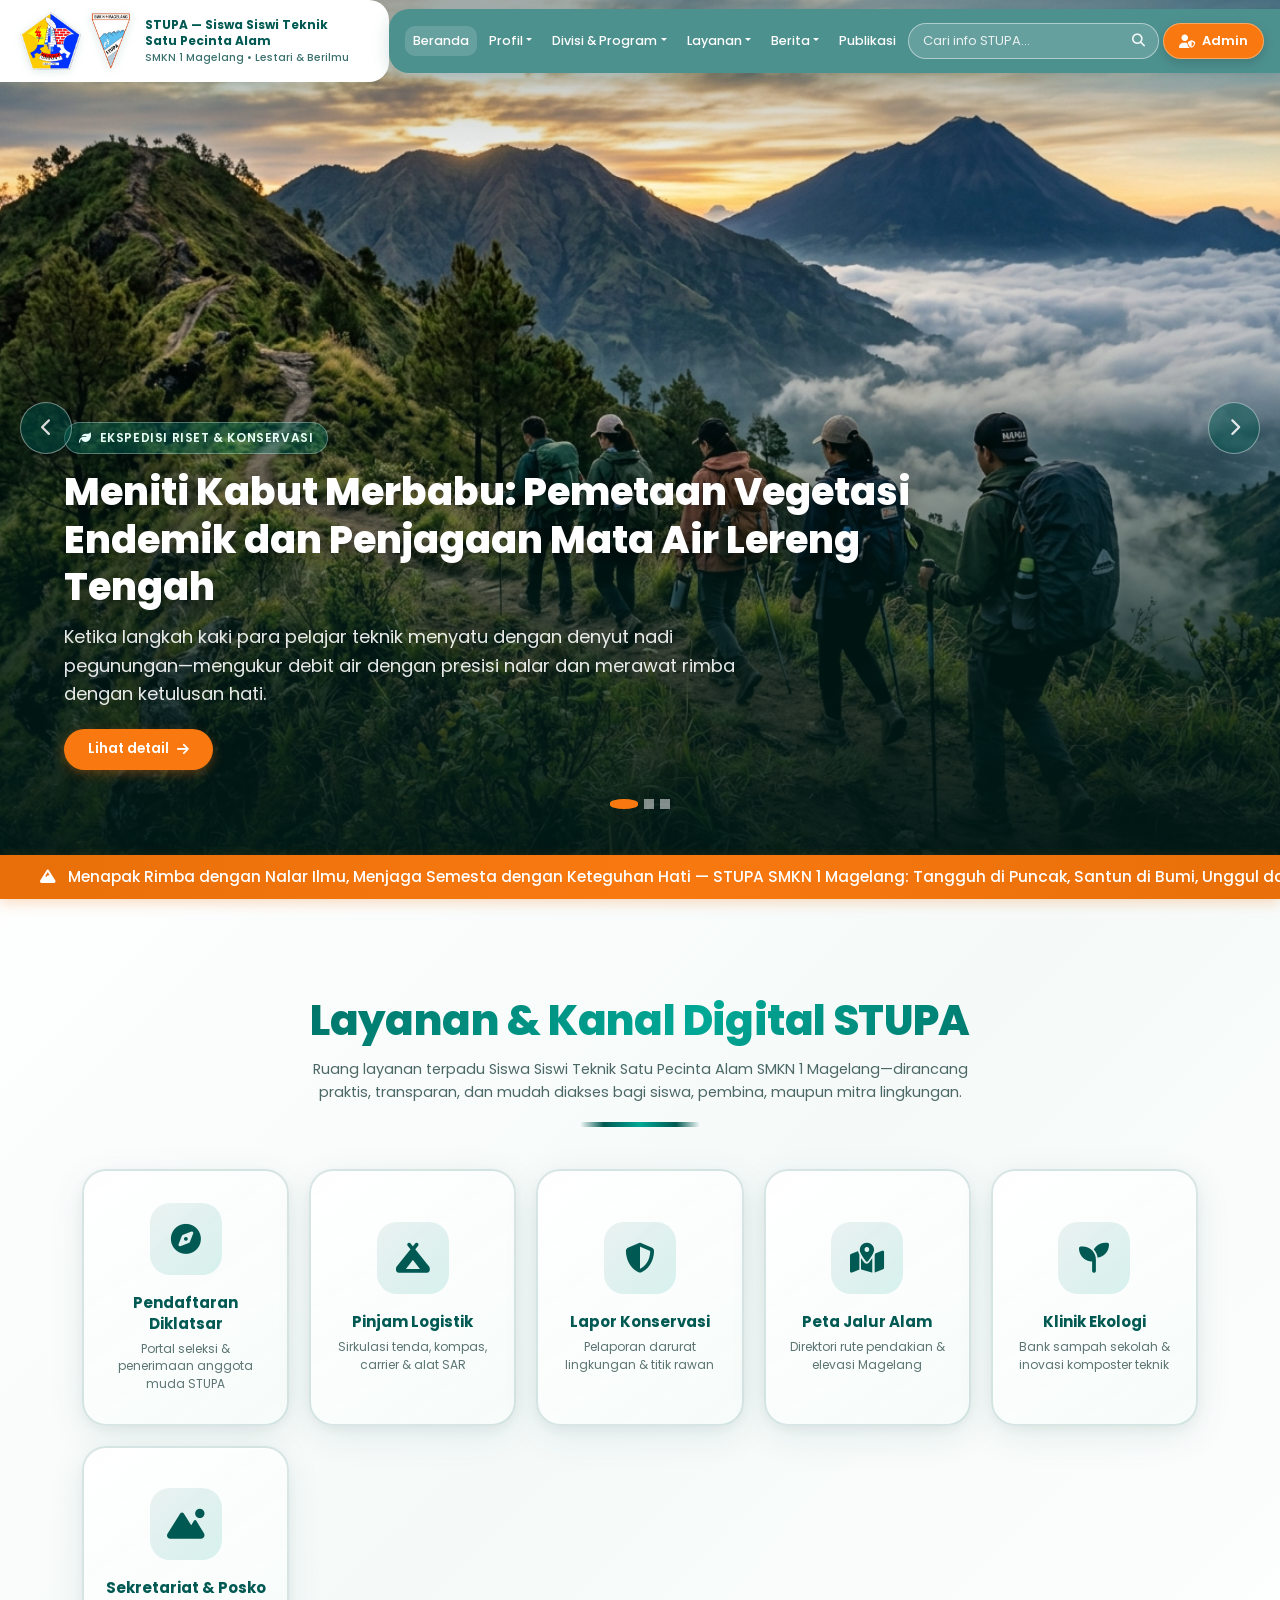
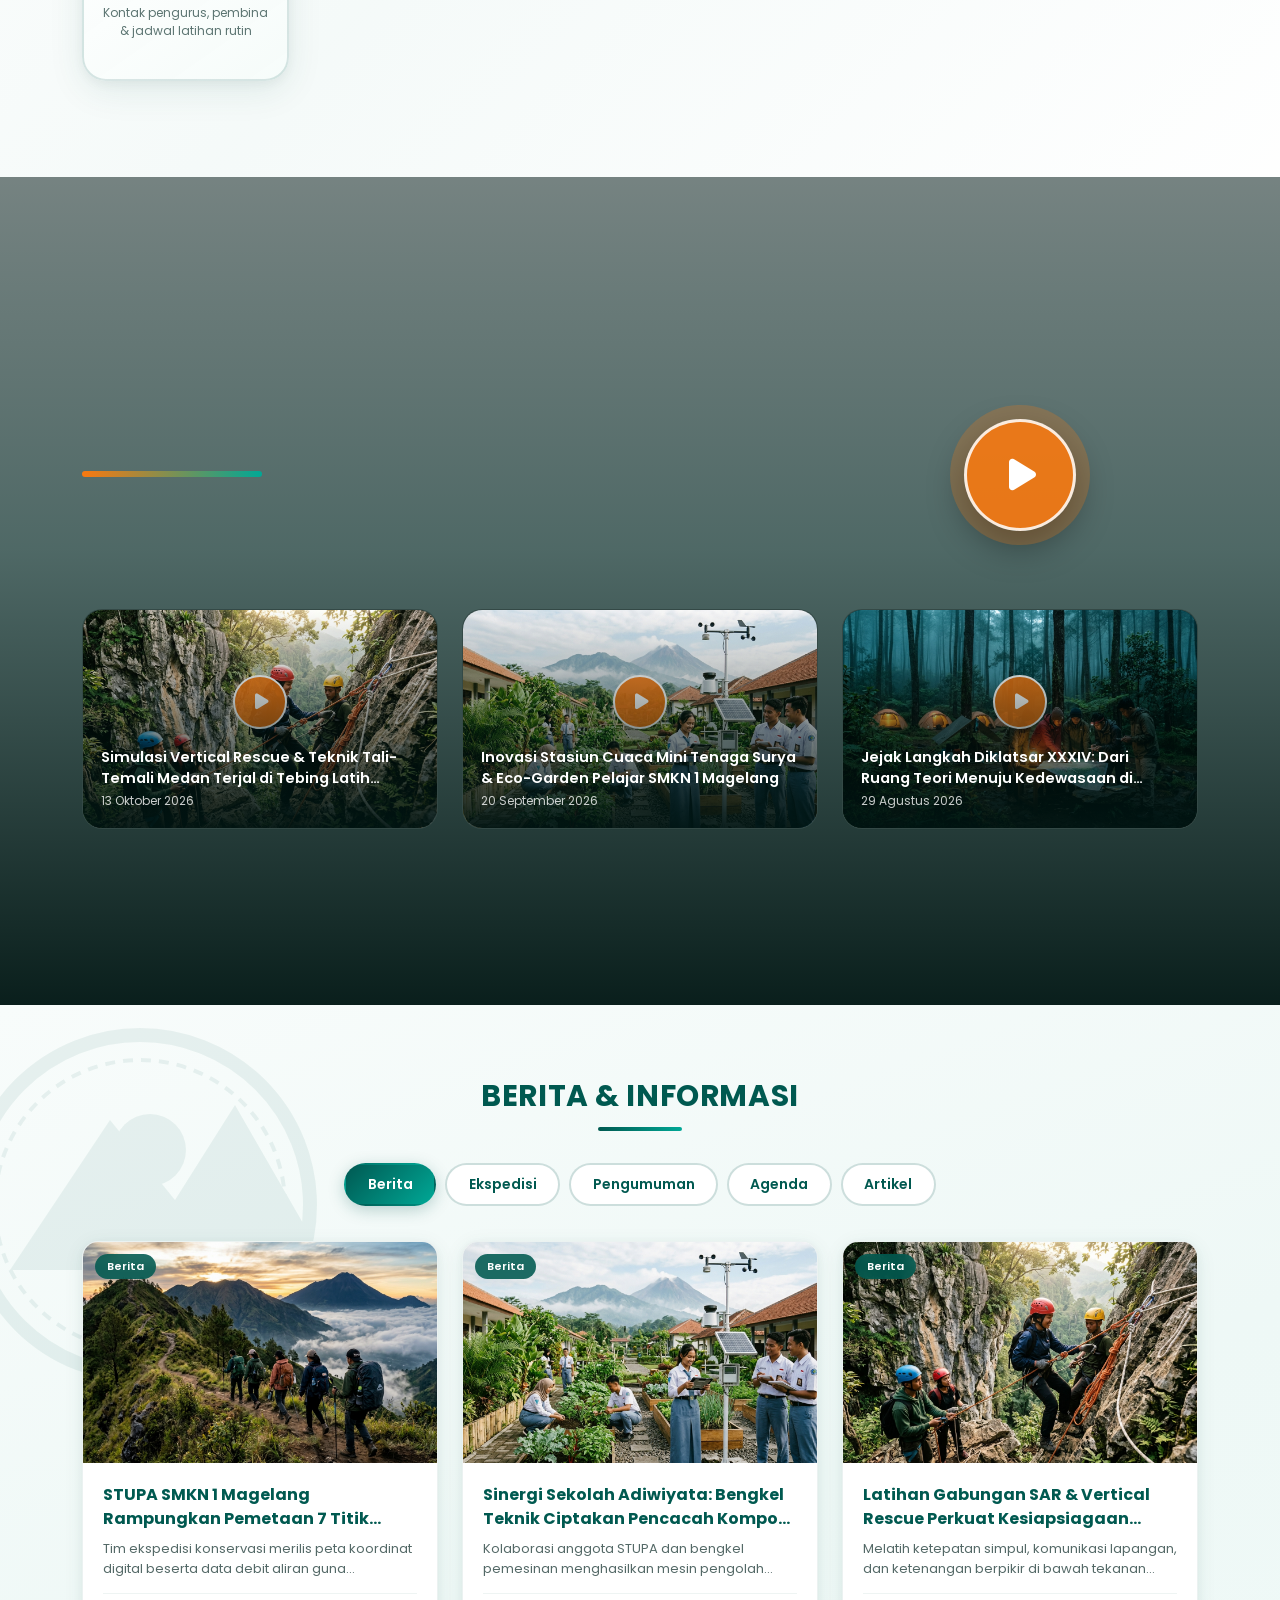
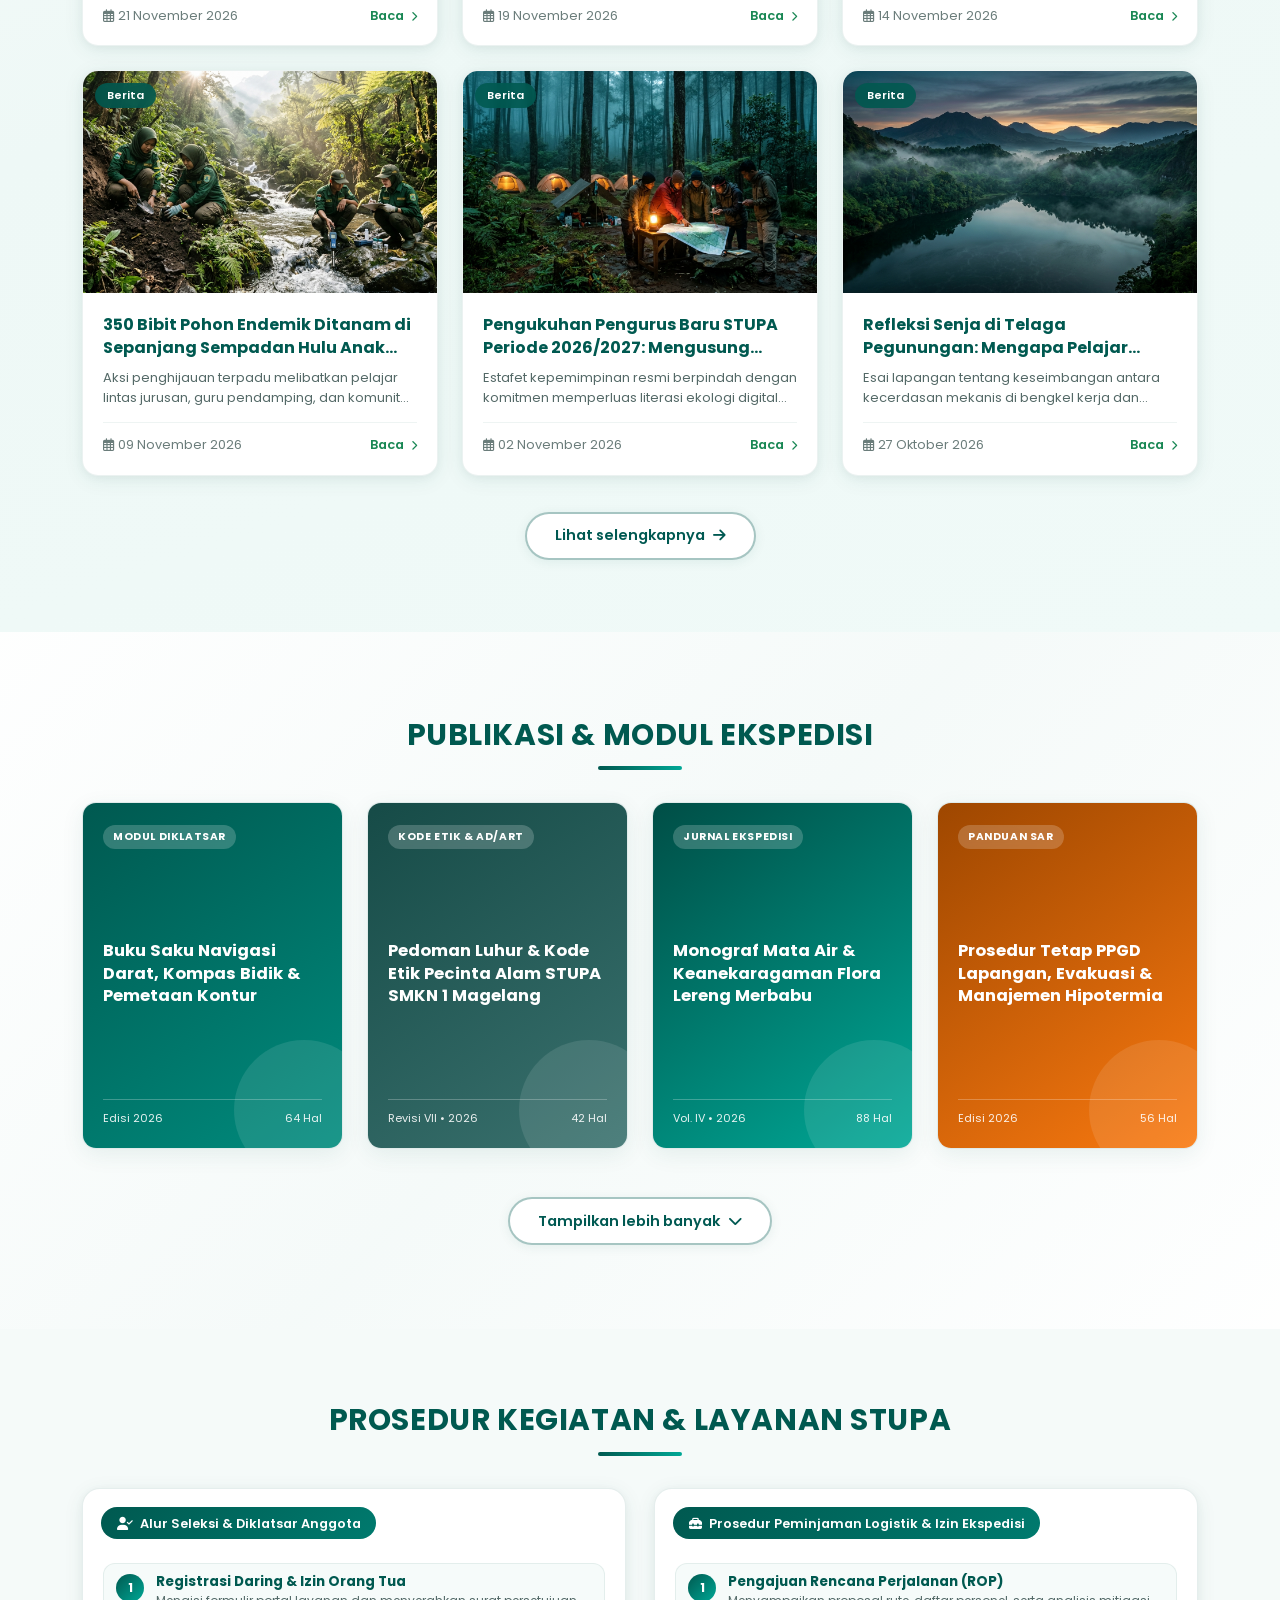
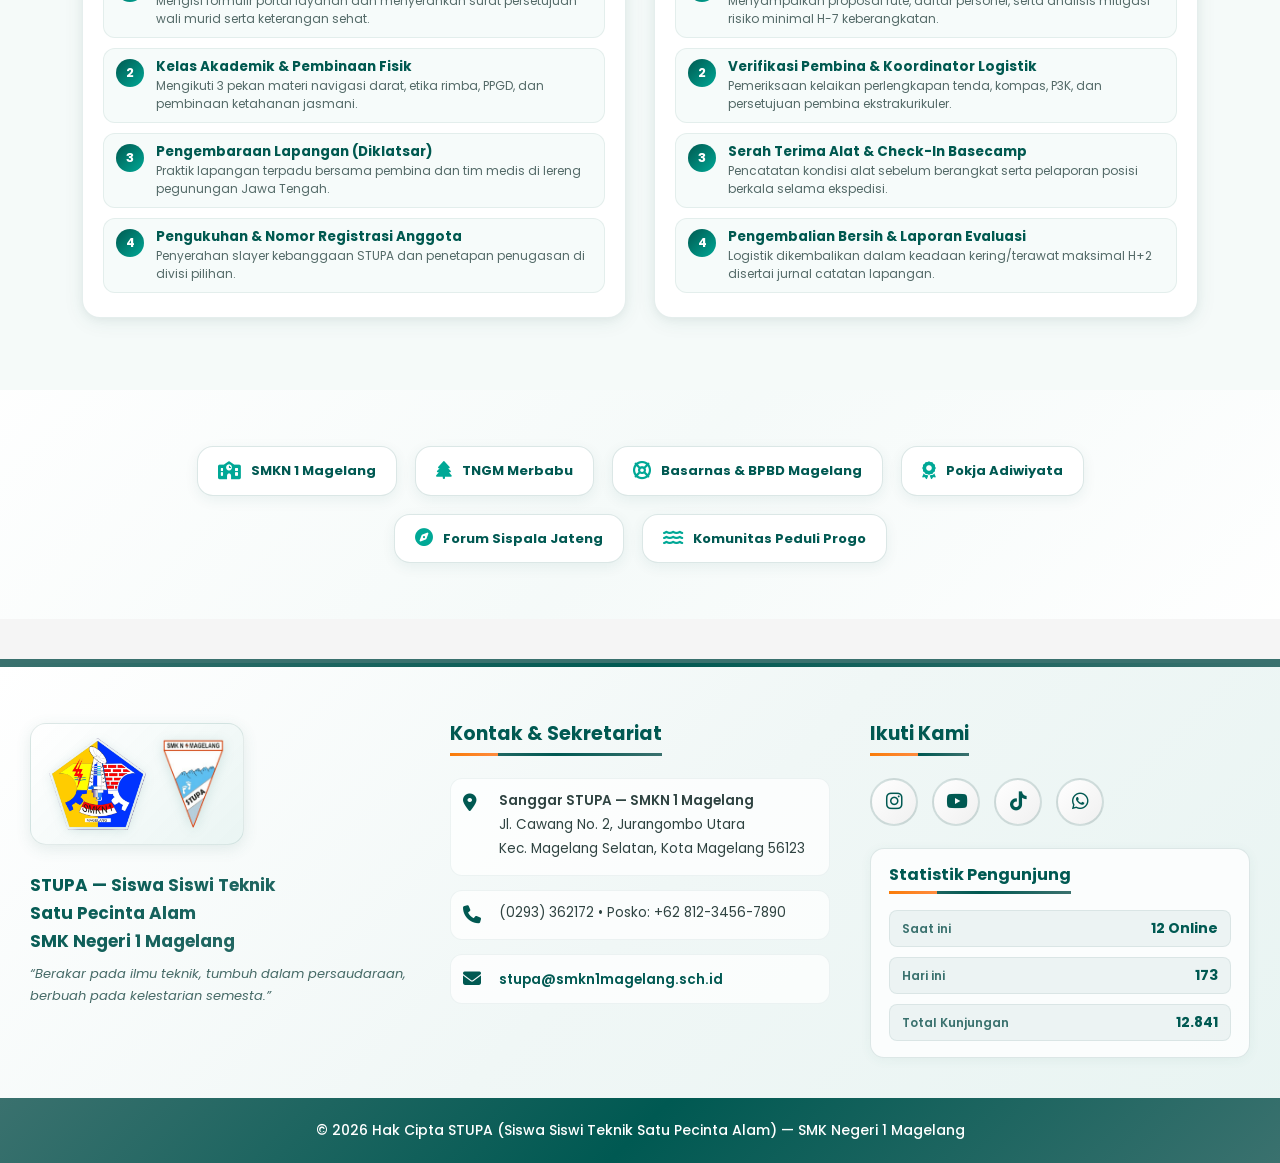
==== commit 3b00599a: "feat: dynamic Berita & Informasi category tabs CRUD, date/author fields & search/filter in Admin" ====
--- a/index.html
+++ b/index.html
@@ -81,7 +81,7 @@
                         </li>
                         <li class="nav-item dropdown">
                             <a class="nav-link dropdown-toggle" href="#" role="button" data-bs-toggle="dropdown" aria-expanded="false">Berita</a>
-                            <ul class="dropdown-menu">
+                            <ul class="dropdown-menu" id="navNewsDropdown">
                                 <li><a class="dropdown-item" href="#berita-informasi" data-switch-tab="berita-tab">Berita Terkini</a></li>
                                 <li><a class="dropdown-item" href="#berita-informasi" data-switch-tab="ekspedisi-tab">Laporan Ekspedisi</a></li>
                                 <li><a class="dropdown-item" href="#berita-informasi" data-switch-tab="pengumuman-tab">Pengumuman Resmi</a></li>
@@ -198,47 +198,9 @@
                     <div class="title-underline"></div>
                 </div>
 
-                <ul class="nav nav-tabs berita-tabs" id="newsTypeTabs" role="tablist">
-                    <li class="nav-item" role="presentation">
-                        <button class="nav-link active" id="berita-tab" data-bs-toggle="tab" data-bs-target="#berita" type="button" role="tab" aria-selected="true">Berita</button>
-                    </li>
-                    <li class="nav-item" role="presentation">
-                        <button class="nav-link" id="ekspedisi-tab" data-bs-toggle="tab" data-bs-target="#ekspedisi" type="button" role="tab" aria-selected="false">Ekspedisi</button>
-                    </li>
-                    <li class="nav-item" role="presentation">
-                        <button class="nav-link" id="pengumuman-tab" data-bs-toggle="tab" data-bs-target="#pengumuman" type="button" role="tab" aria-selected="false">Pengumuman</button>
-                    </li>
-                    <li class="nav-item" role="presentation">
-                        <button class="nav-link" id="agenda-tab" data-bs-toggle="tab" data-bs-target="#agenda" type="button" role="tab" aria-selected="false">Agenda</button>
-                    </li>
-                    <li class="nav-item" role="presentation">
-                        <button class="nav-link" id="artikel-tab" data-bs-toggle="tab" data-bs-target="#artikel" type="button" role="tab" aria-selected="false">Artikel</button>
-                    </li>
-                </ul>
-
-                <div class="tab-content" id="newsTypeContent">
-                    <div class="tab-pane fade show active" id="berita" role="tabpanel" aria-labelledby="berita-tab">
-                        <div class="berita-grid" id="berita-container"></div>
-                        <div class="text-center">
-                            <button type="button" class="berita-more-btn js-toggle-berita">
-                                <span>Lihat selengkapnya</span>
-                                <i class="fas fa-arrow-right"></i>
-                            </button>
-                        </div>
-                    </div>
-                    <div class="tab-pane fade" id="ekspedisi" role="tabpanel" aria-labelledby="ekspedisi-tab">
-                        <div class="berita-grid" id="ekspedisi-container"></div>
-                    </div>
-                    <div class="tab-pane fade" id="pengumuman" role="tabpanel" aria-labelledby="pengumuman-tab">
-                        <div class="berita-grid" id="pengumuman-container"></div>
-                    </div>
-                    <div class="tab-pane fade" id="agenda" role="tabpanel" aria-labelledby="agenda-tab">
-                        <div class="berita-grid" id="agenda-container"></div>
-                    </div>
-                    <div class="tab-pane fade" id="artikel" role="tabpanel" aria-labelledby="artikel-tab">
-                        <div class="berita-grid" id="artikel-container"></div>
-                    </div>
-                </div>
+                <ul class="nav nav-tabs berita-tabs" id="newsTypeTabs" role="tablist"></ul>
+
+                <div class="tab-content" id="newsTypeContent"></div>
             </div>
         </section>
 
--- a/assets/css/style.css
+++ b/assets/css/style.css
@@ -175,7 +175,7 @@
 
 .services-grid {
     display: grid;
-    grid-template-columns: repeat(6, 1fr);
+    grid-template-columns: repeat(auto-fit, minmax(178px, 1fr));
     gap: 20px;
 }
 
--- a/assets/css/carousel.css
+++ b/assets/css/carousel.css
@@ -47,11 +47,11 @@
     bottom: 0;
     left: 0;
     width: 100%;
-    height: 62%;
+    height: 65%;
     background: linear-gradient(
         to top,
-        rgba(0, 26, 23, 0.92) 0%,
-        rgba(0, 35, 31, 0.55) 48%,
+        rgba(0, 26, 23, var(--hero-overlay-alpha, 0.92)) 0%,
+        rgba(0, 35, 31, calc(var(--hero-overlay-alpha, 0.92) * 0.6)) 48%,
         rgba(0, 0, 0, 0) 100%
     );
     z-index: 1;
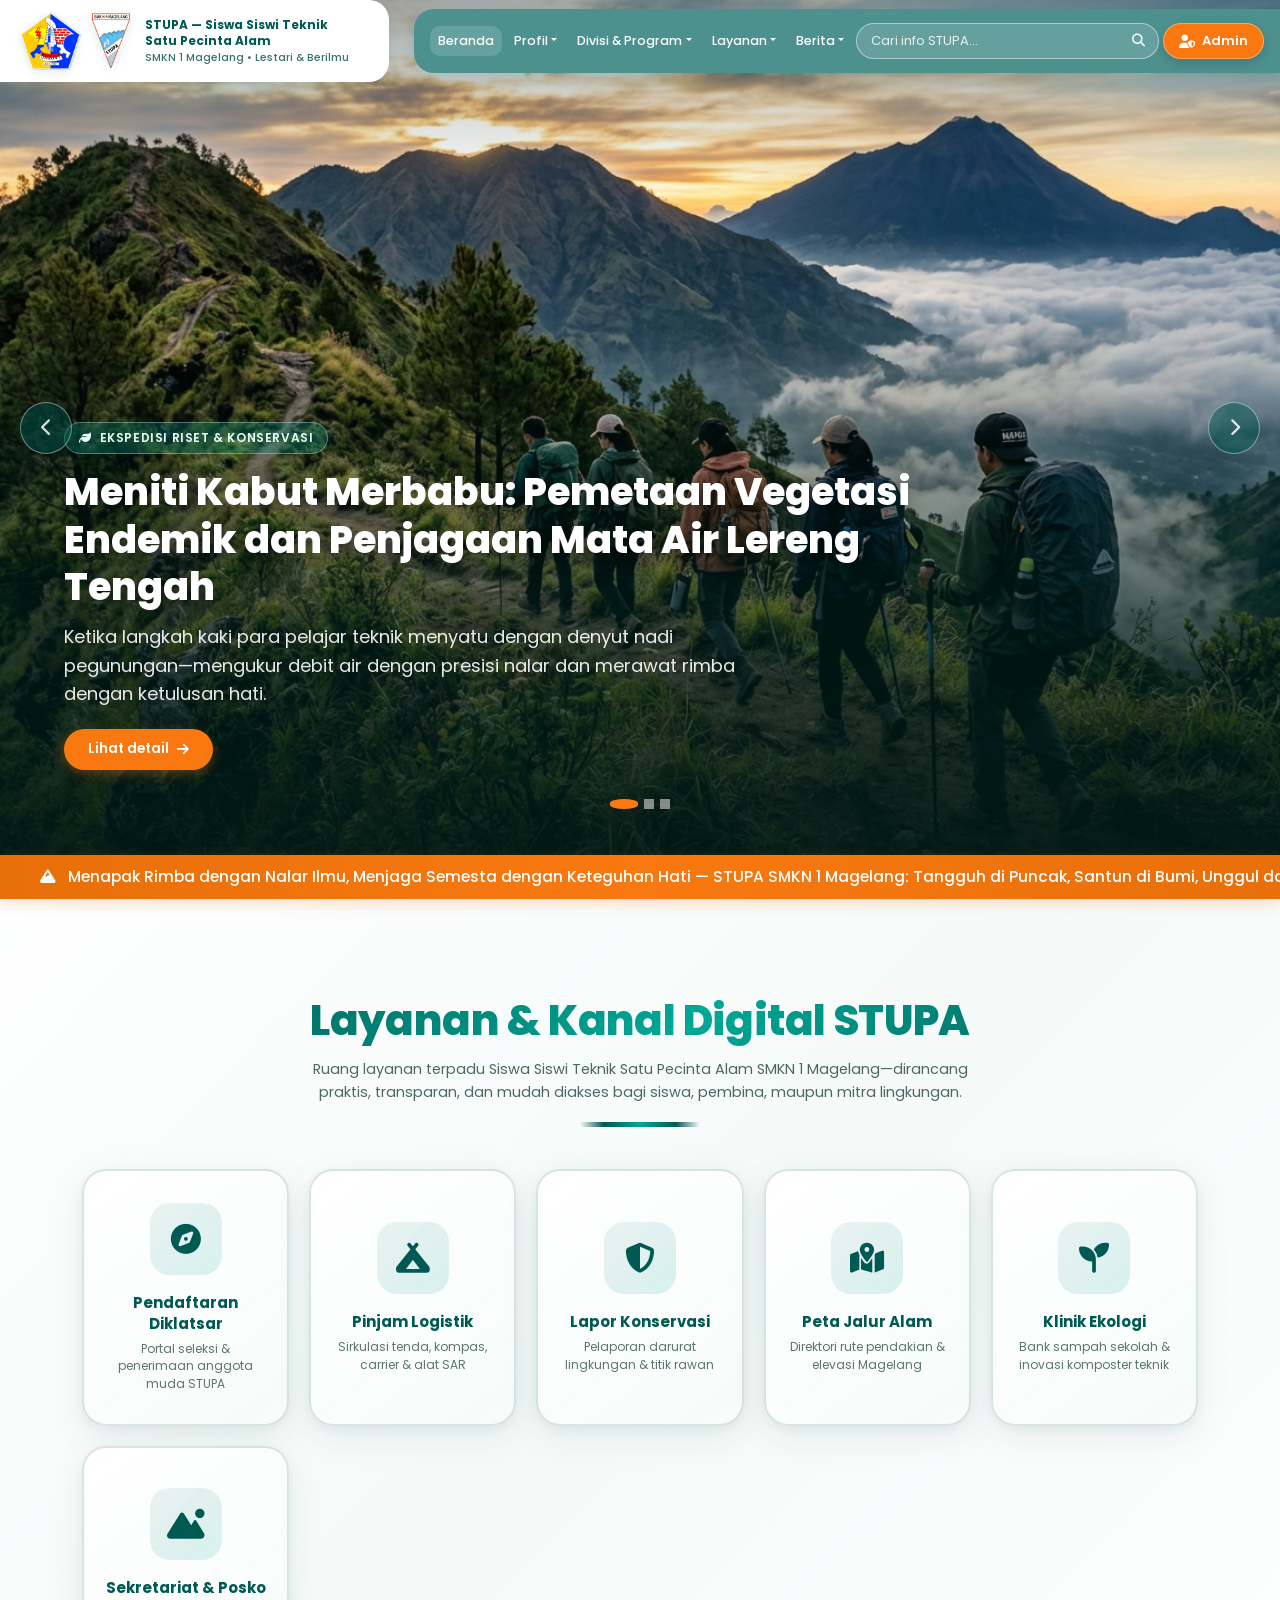
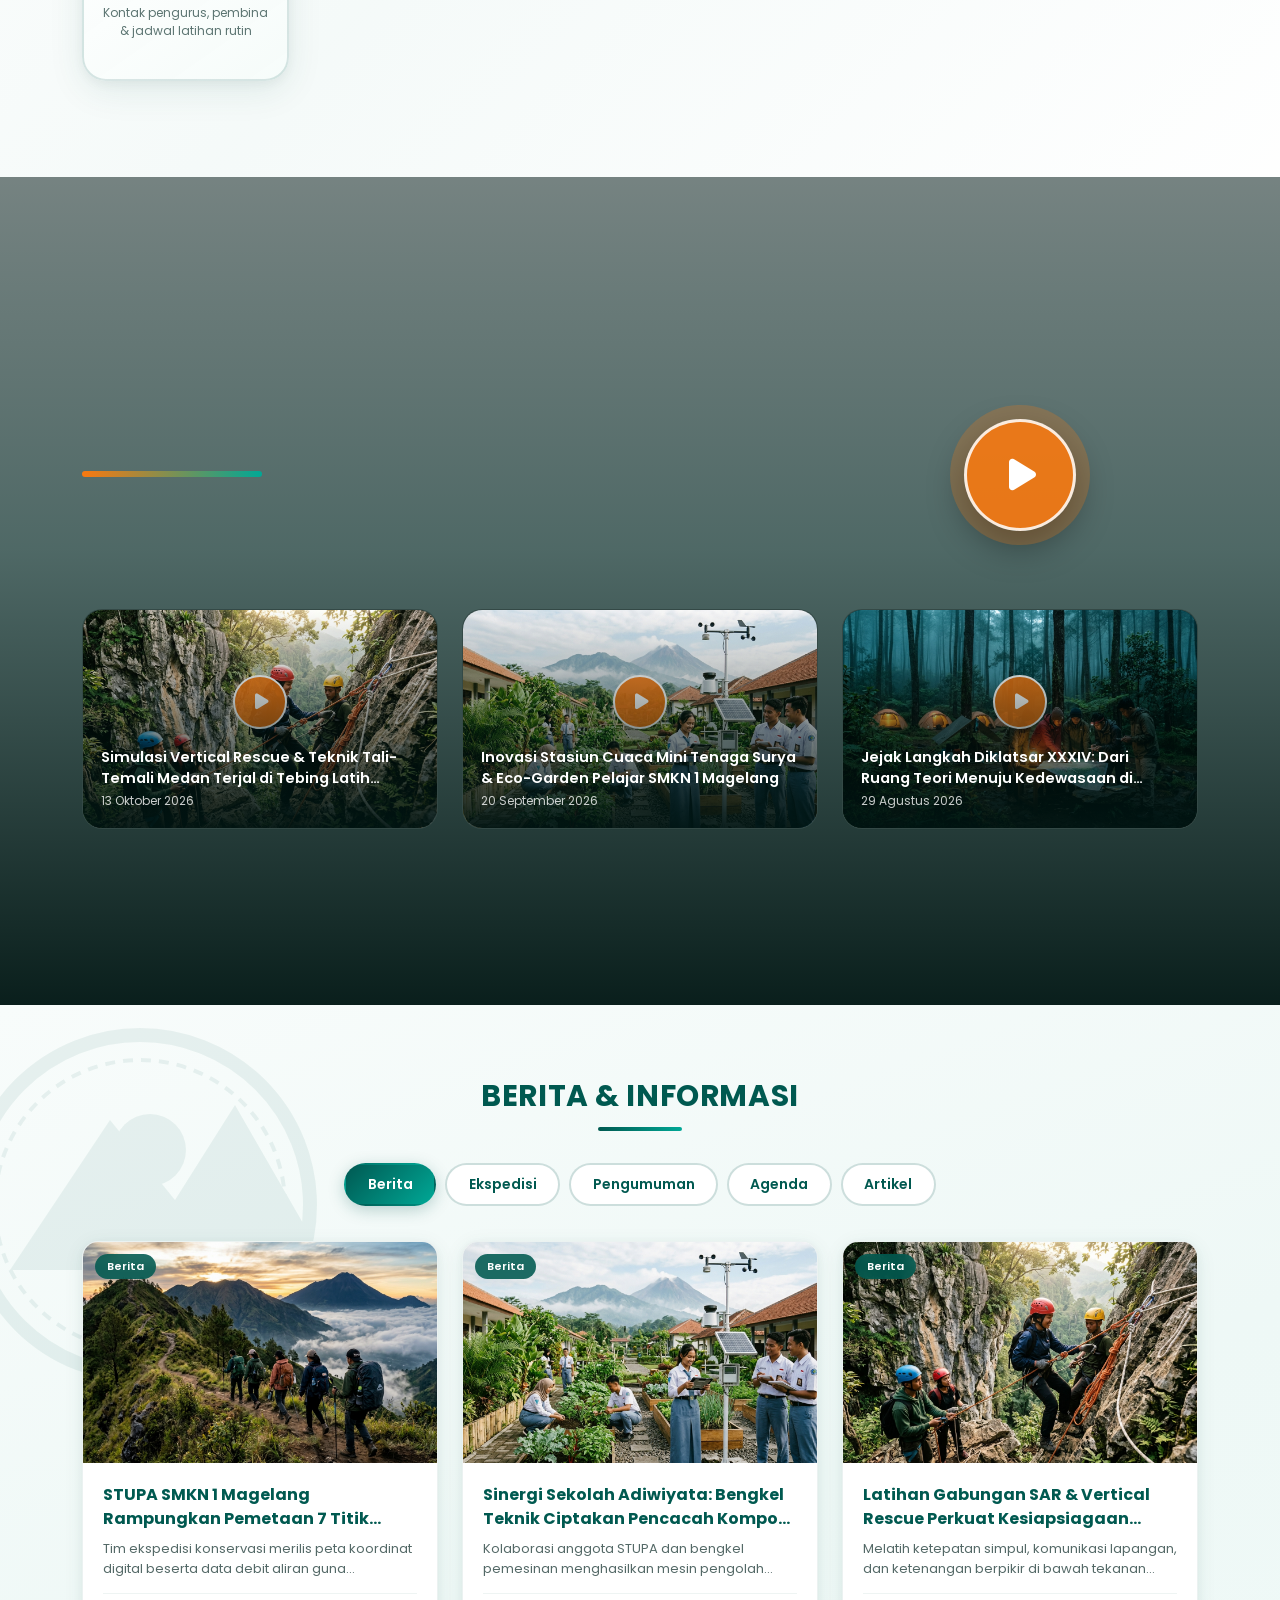
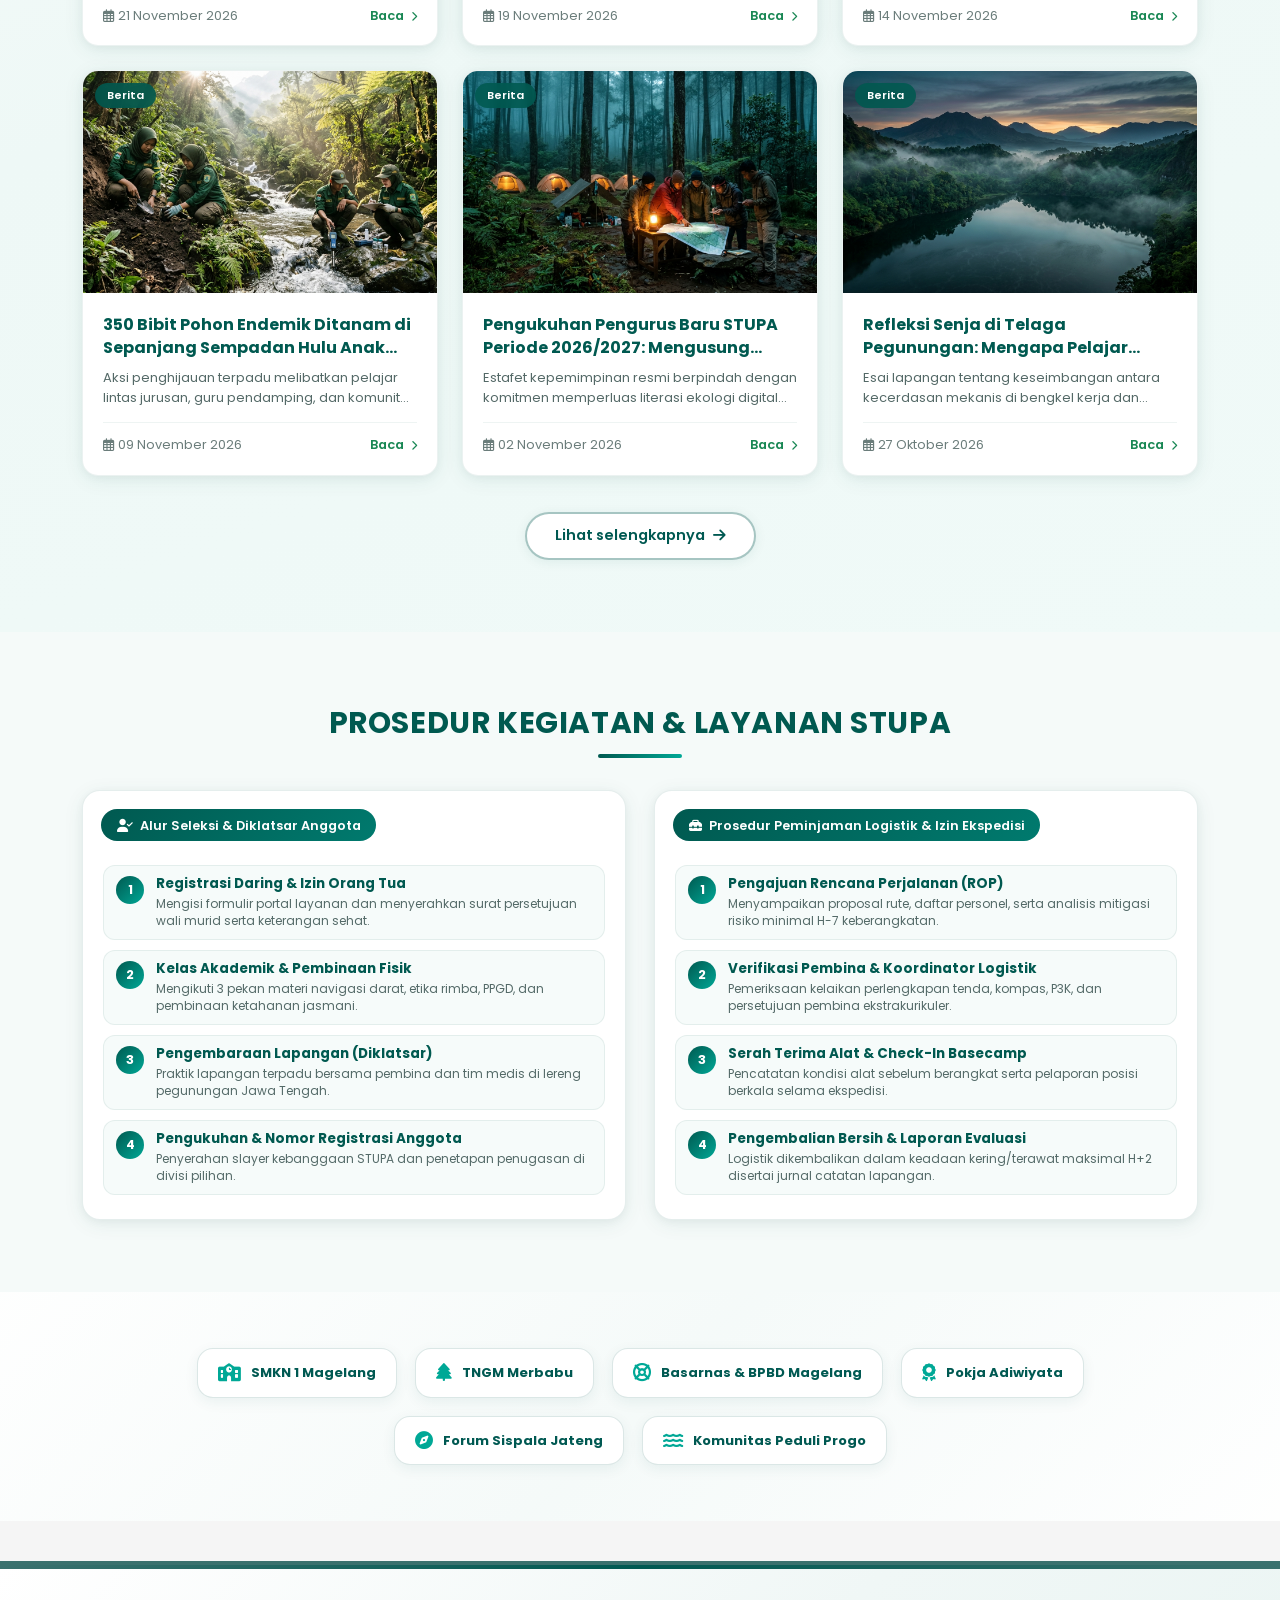
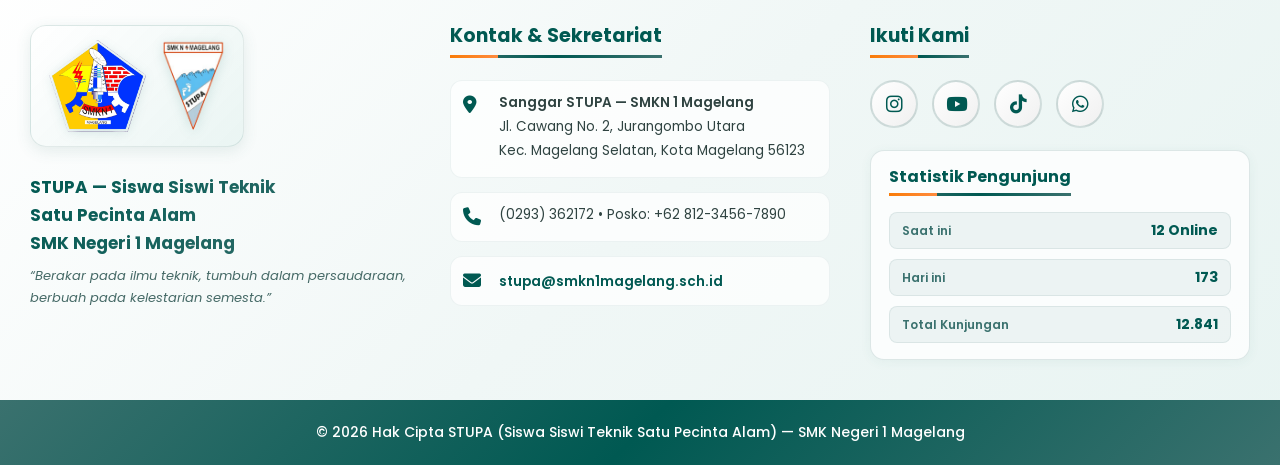
==== commit dc580985: "chore: remove Publikasi & Modul Ekspedisi section and admin controls" ====
--- a/index.html
+++ b/index.html
@@ -88,9 +88,6 @@
                                 <li><a class="dropdown-item" href="#berita-informasi" data-switch-tab="agenda-tab">Agenda Kegiatan</a></li>
                                 <li><a class="dropdown-item" href="#berita-informasi" data-switch-tab="artikel-tab">Esai &amp; Artikel Alam</a></li>
                             </ul>
-                        </li>
-                        <li class="nav-item">
-                            <a class="nav-link" href="#publikasi-stupa">Publikasi</a>
                         </li>
 
                         <!-- Live Search Form -->
@@ -204,26 +201,7 @@
             </div>
         </section>
 
-        <!-- Section 4: Publikasi & Arsip Riset -->
-        <section class="public-services publikasi-section" id="publikasi-stupa">
-            <div class="container">
-                <div class="section-title-wrap">
-                    <h2 class="section-title" id="secTitlePublikasi">PUBLIKASI &amp; MODUL EKSPEDISI</h2>
-                    <div class="title-underline"></div>
-                </div>
-
-                <div class="publikasi-grid" id="publikasi-list"></div>
-
-                <div class="text-center mt-5">
-                    <button type="button" class="berita-more-btn" id="publikasi-load-more">
-                        <span class="btn-text">Tampilkan lebih banyak</span>
-                        <i class="fas fa-chevron-down"></i>
-                    </button>
-                </div>
-            </div>
-        </section>
-
-        <!-- Section 5: Prosedur Keanggotaan & Peminjaman Alat -->
+        <!-- Section 4: Prosedur Keanggotaan & Peminjaman Alat -->
         <section class="section-prosedur-informasi" id="prosedur-stupa">
             <div class="container">
                 <div class="section-title-wrap">
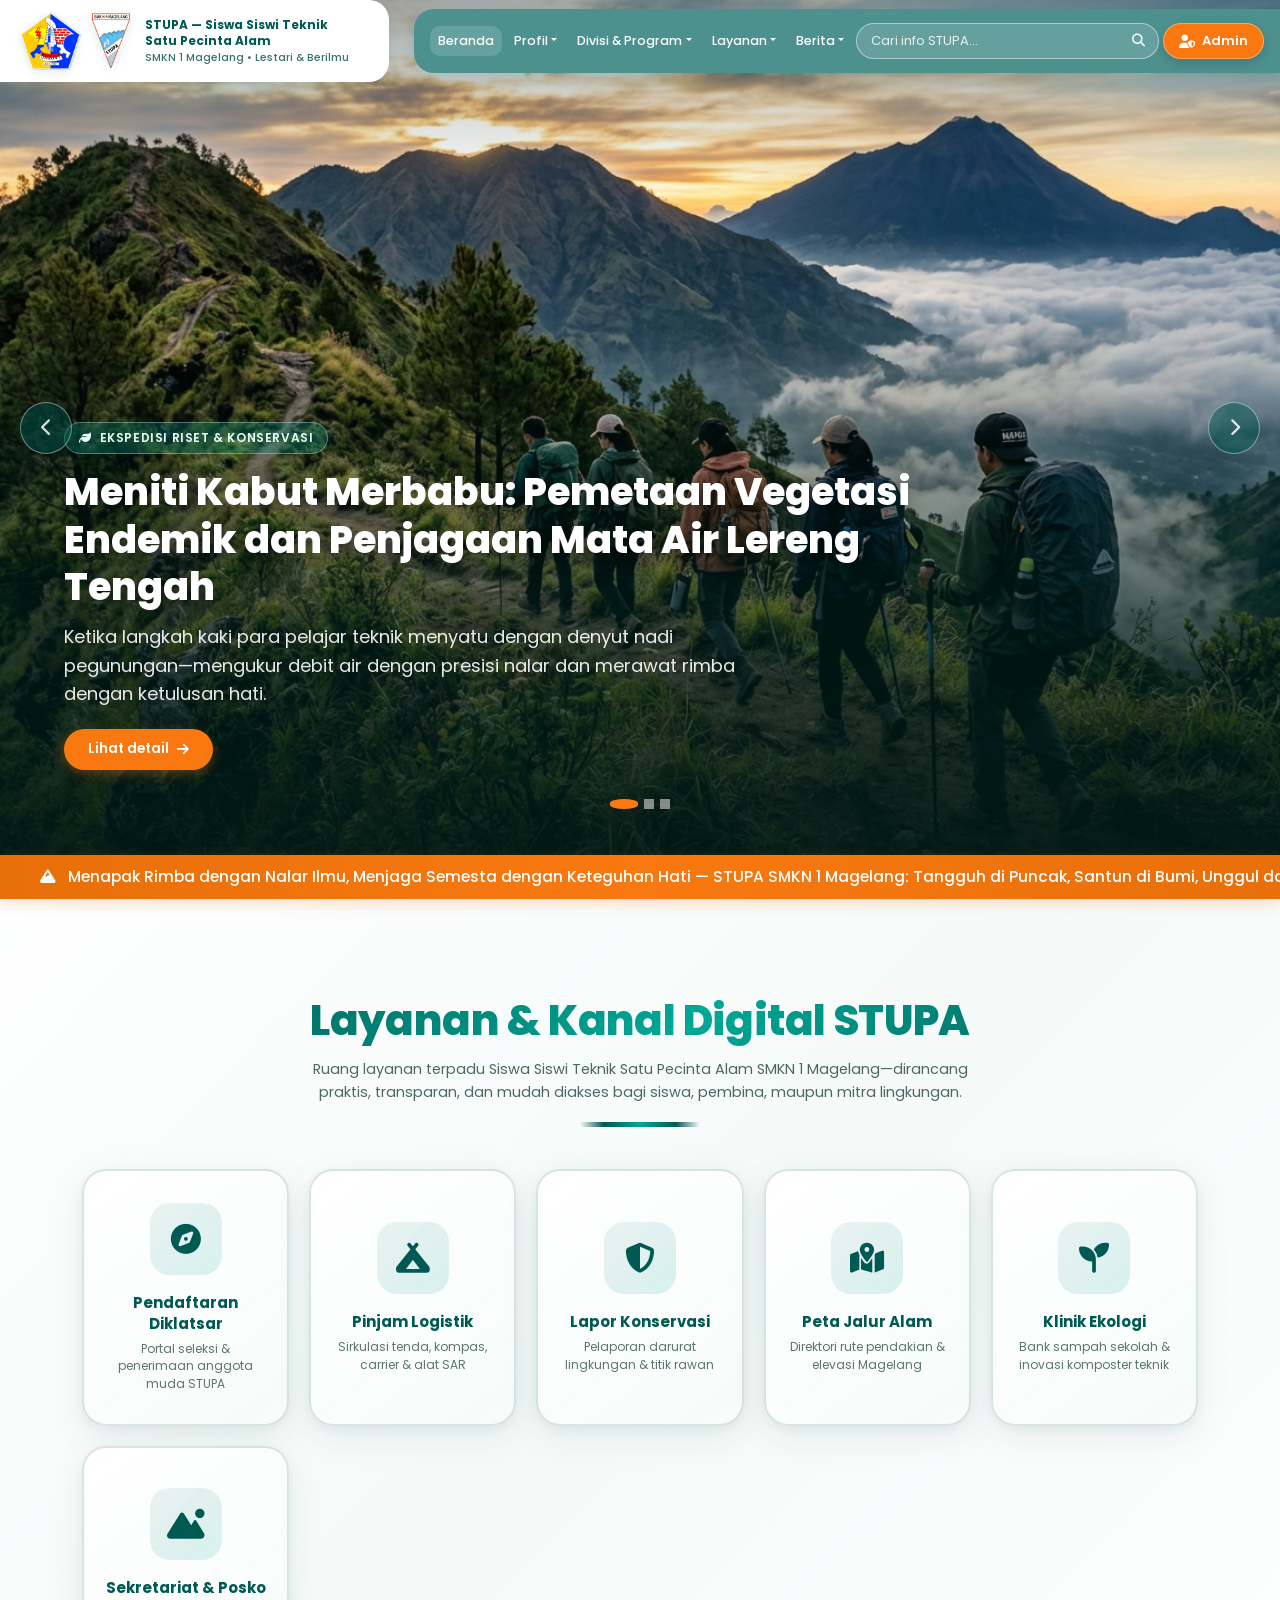
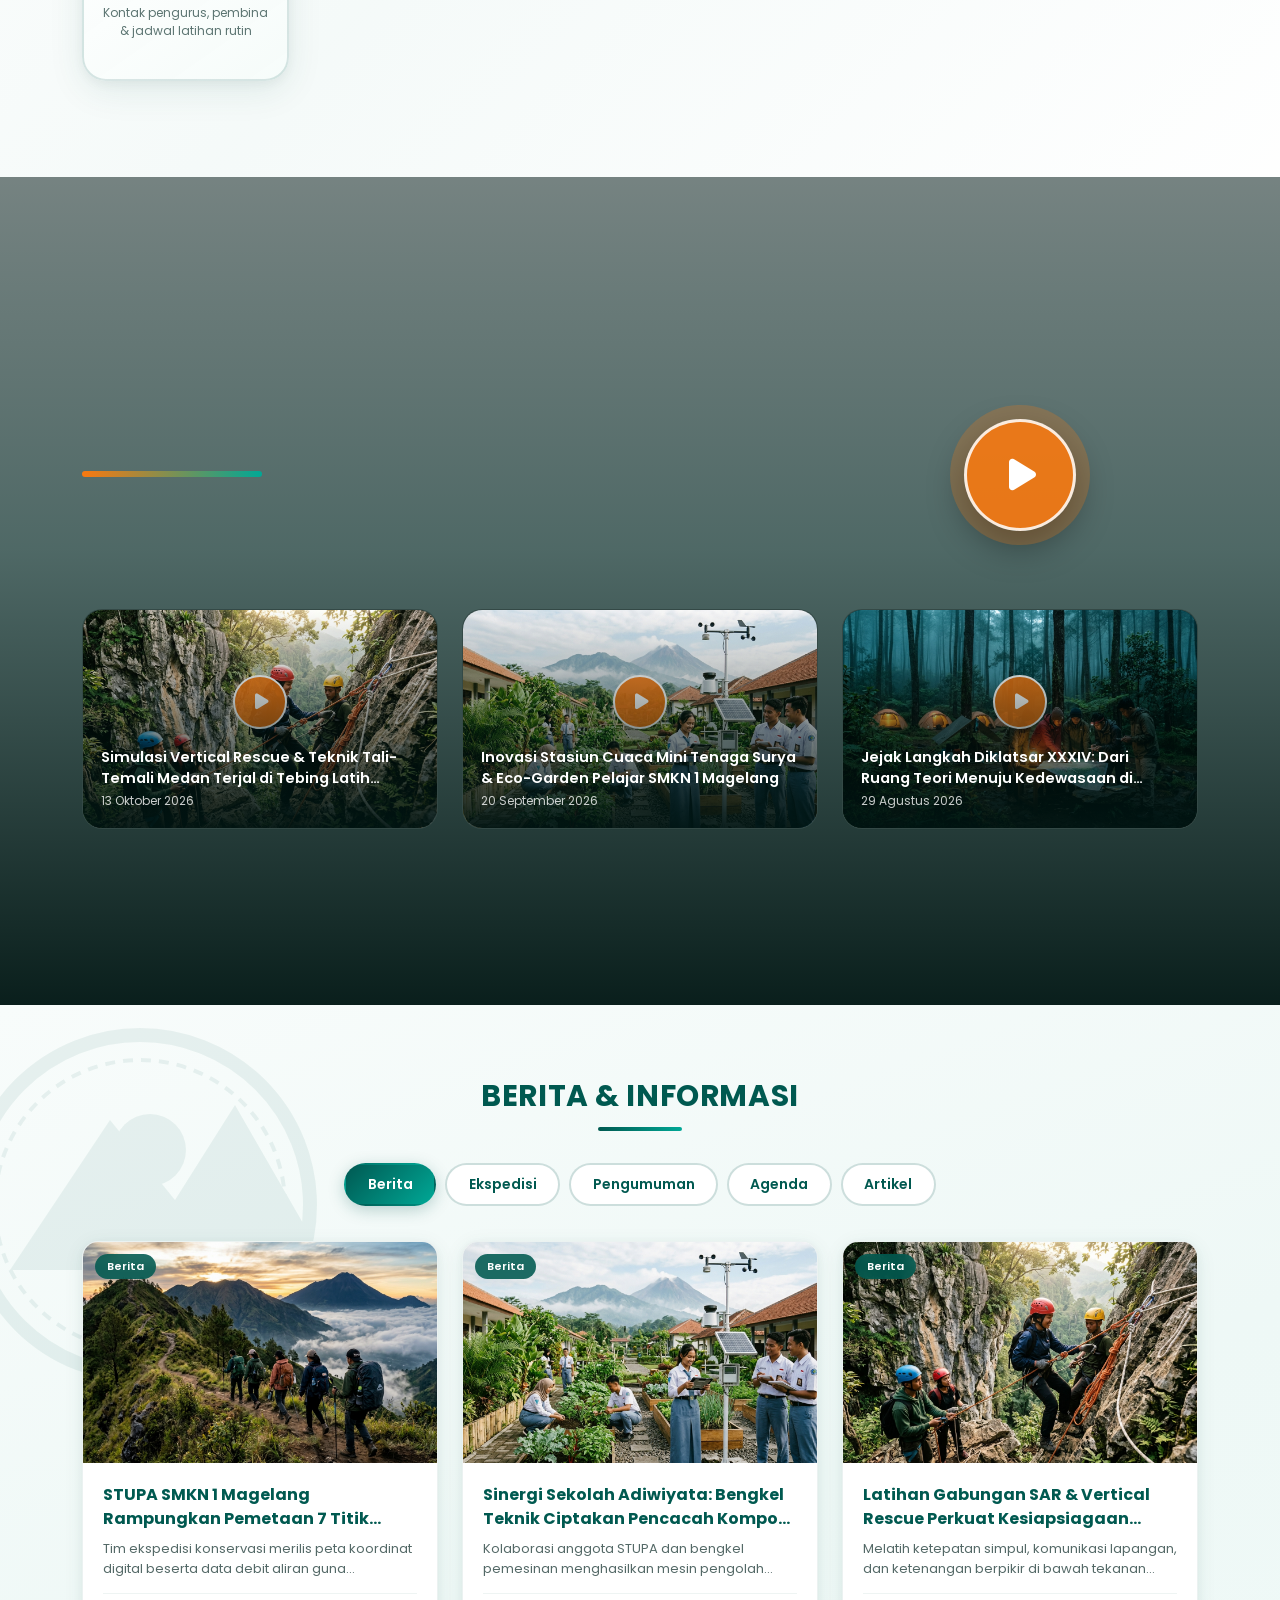
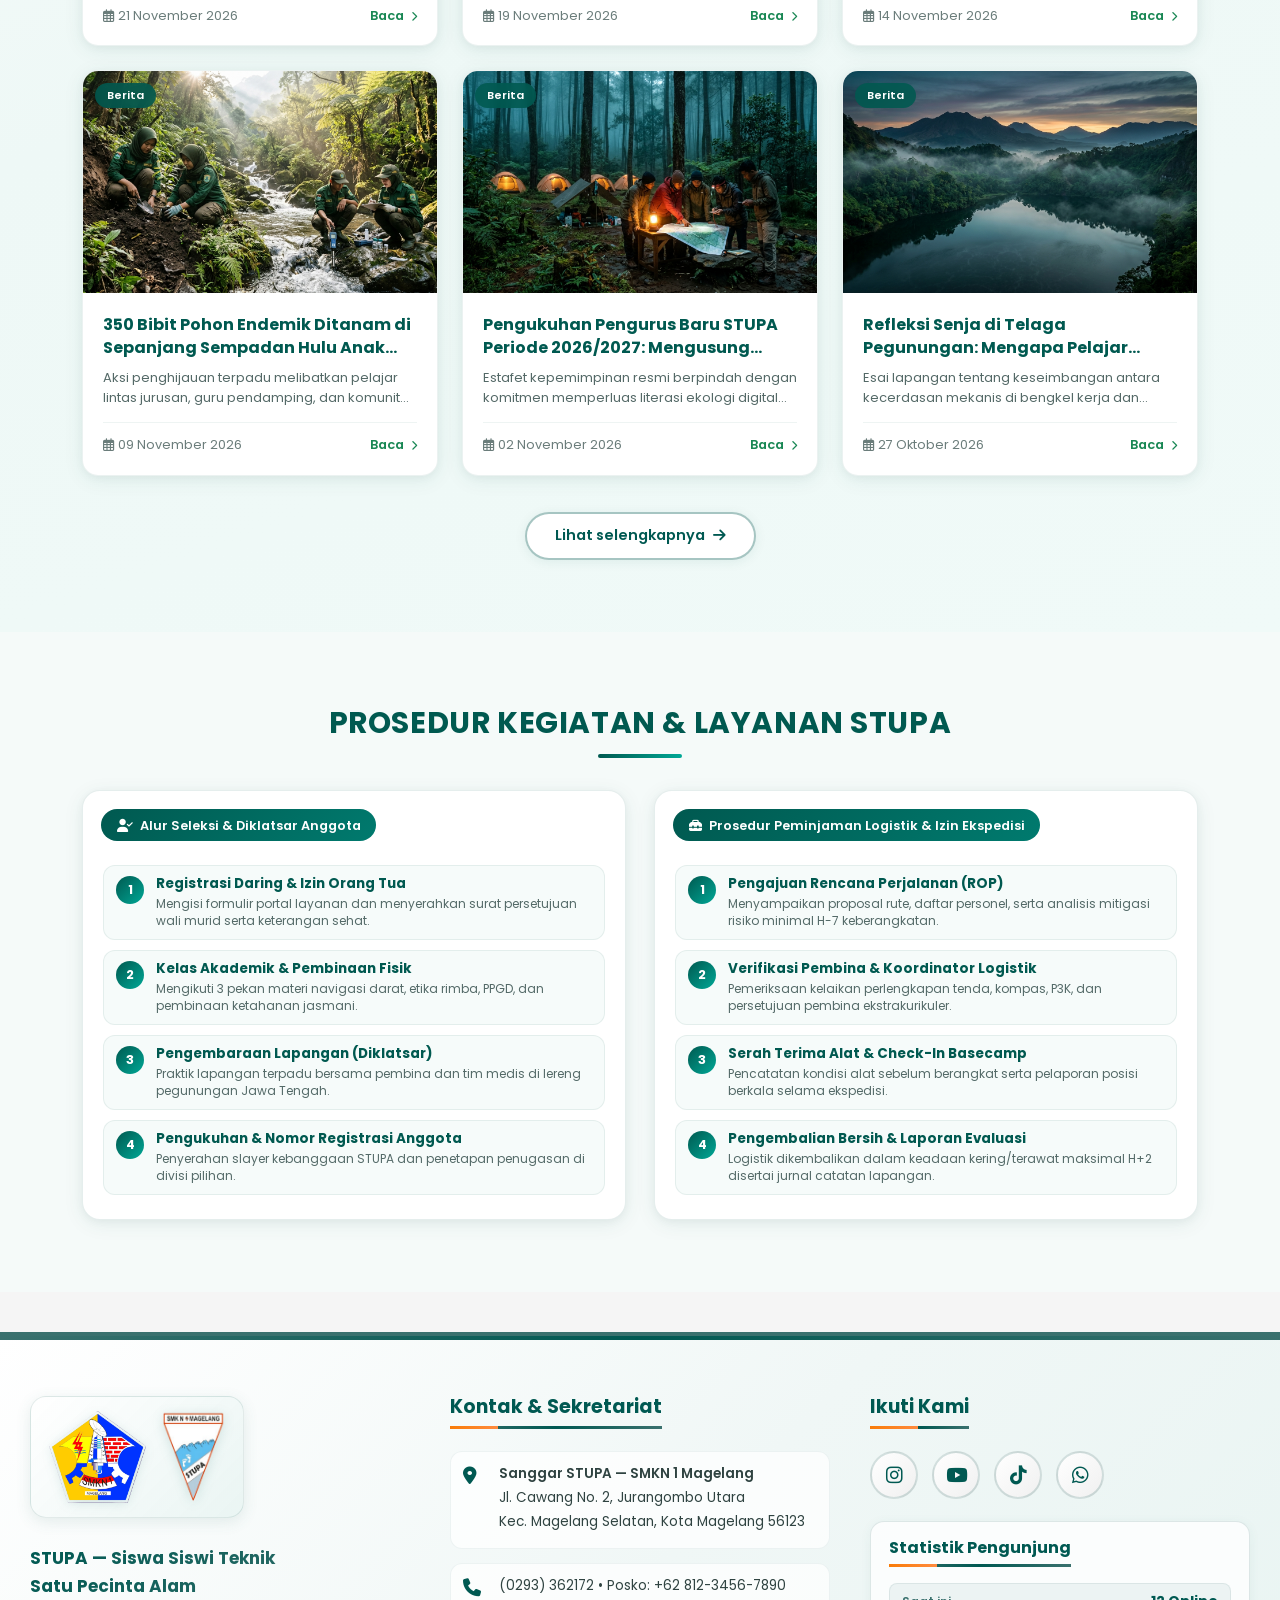
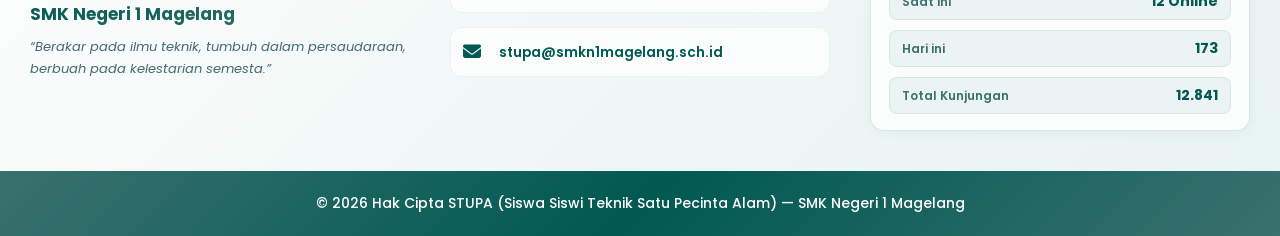
==== commit c21abf99: "chore: remove Mitra & Jejaring Konservasi section and admin controls" ====
--- a/index.html
+++ b/index.html
@@ -57,7 +57,6 @@
                             <ul class="dropdown-menu">
                                 <li><a class="dropdown-item" href="#layanan-stupa">Jati Diri &amp; Nilai STUPA</a></li>
                                 <li><a class="dropdown-item" href="#prosedur-stupa">Tata Kelola Organisasi</a></li>
-                                <li><a class="dropdown-item" href="#mitra-stupa">Mitra &amp; Jejaring Sispala</a></li>
                                 <li><a class="dropdown-item" href="#kontak-footer">Sekretariat &amp; Pembina</a></li>
                             </ul>
                         </li>
@@ -212,13 +211,6 @@
                 <div class="prosedur-steps" id="proceduresContainer"></div>
             </div>
         </section>
-
-        <!-- Section 6: Mitra & Jejaring Konservasi -->
-        <section class="public-services partner-section" id="mitra-stupa">
-            <div class="container">
-                <ul class="partner-strip" id="partnersContainer"></ul>
-            </div>
-        </section>
     </main>
 
     <!-- Footer (Matched to kemenlh.go.id) -->
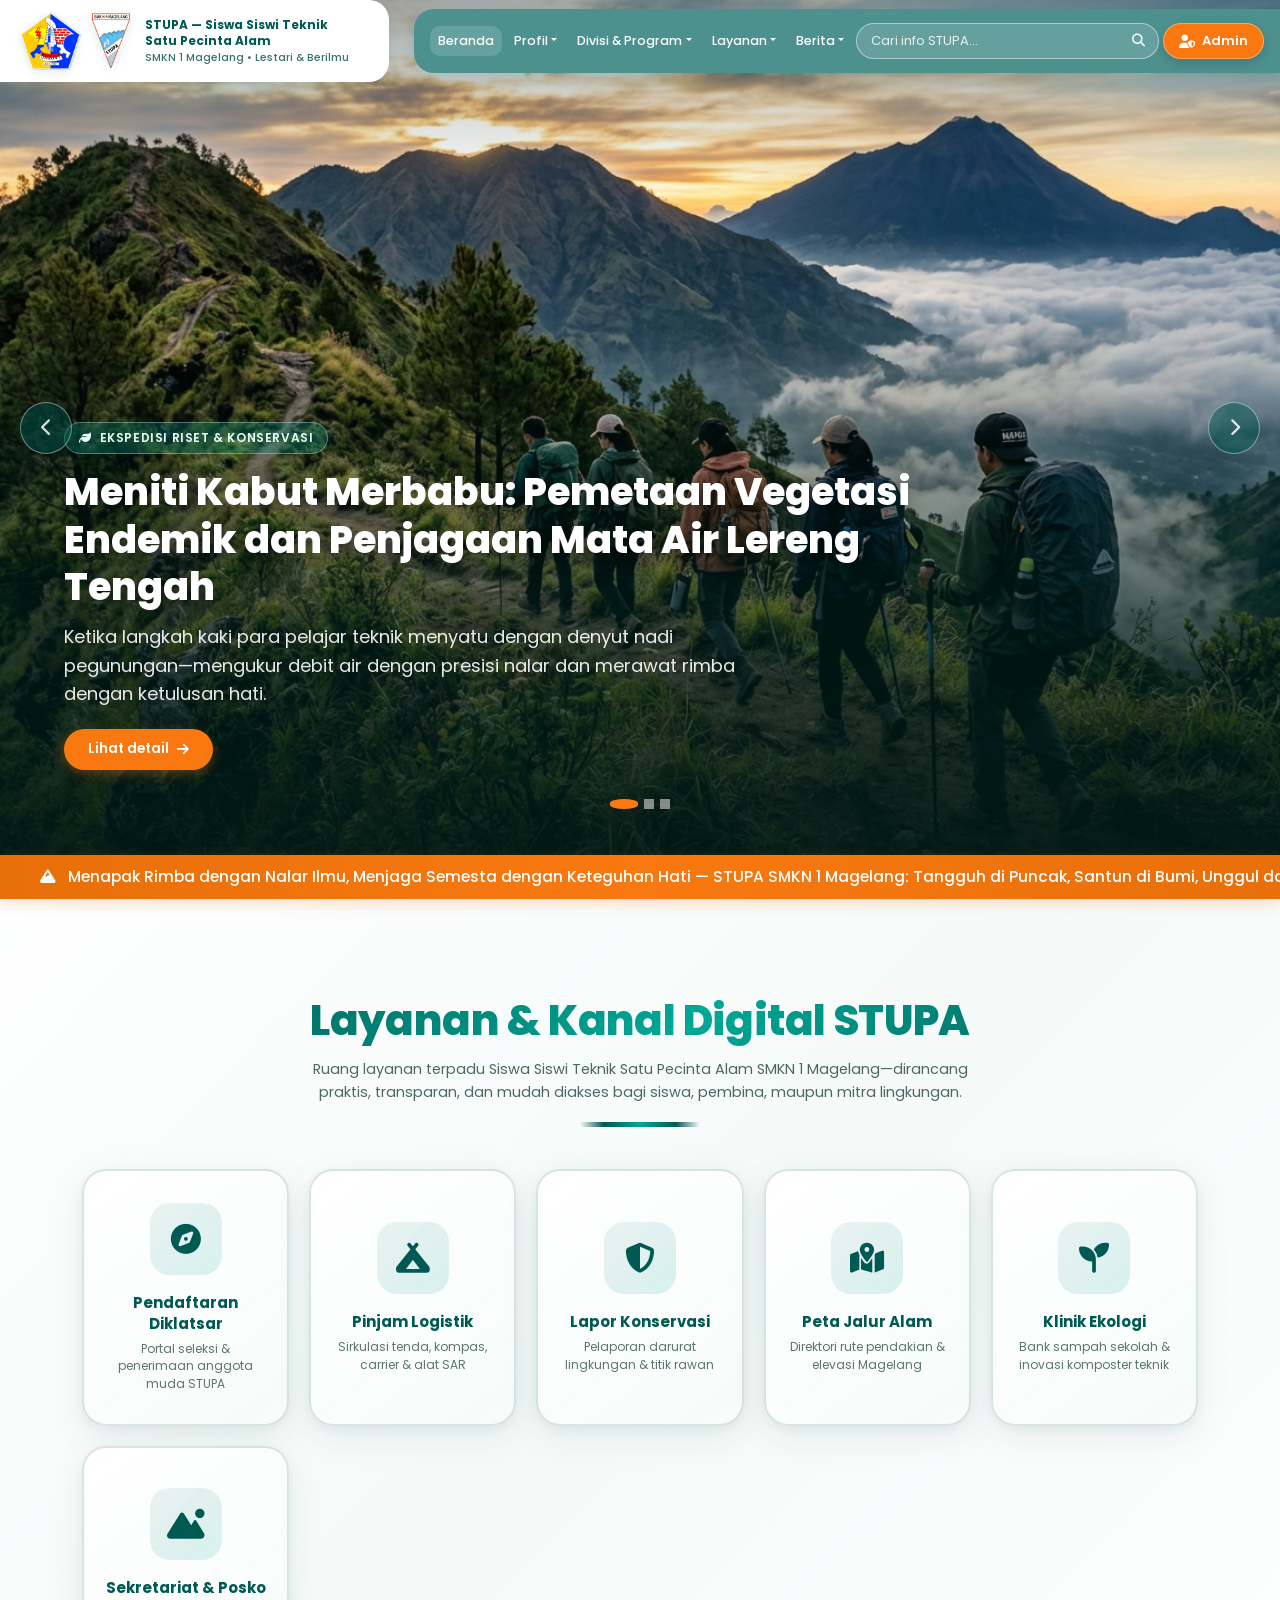
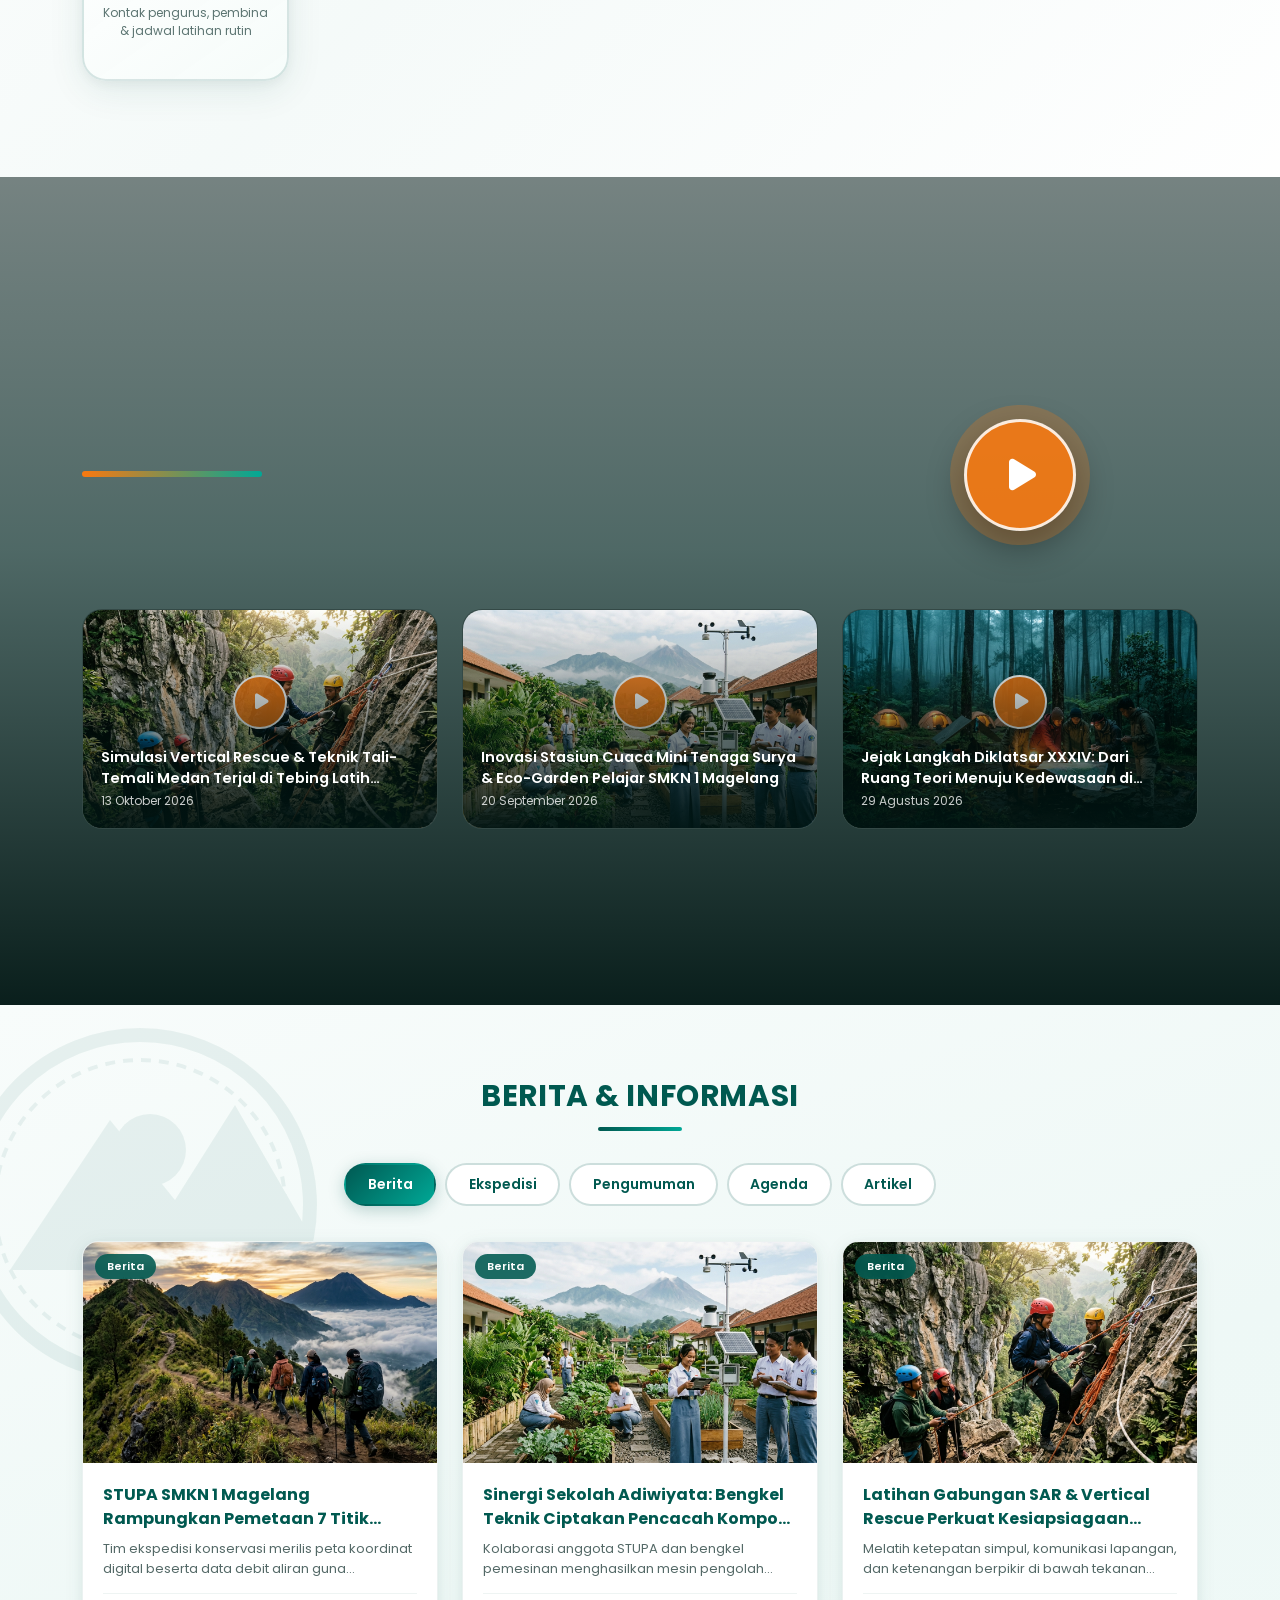
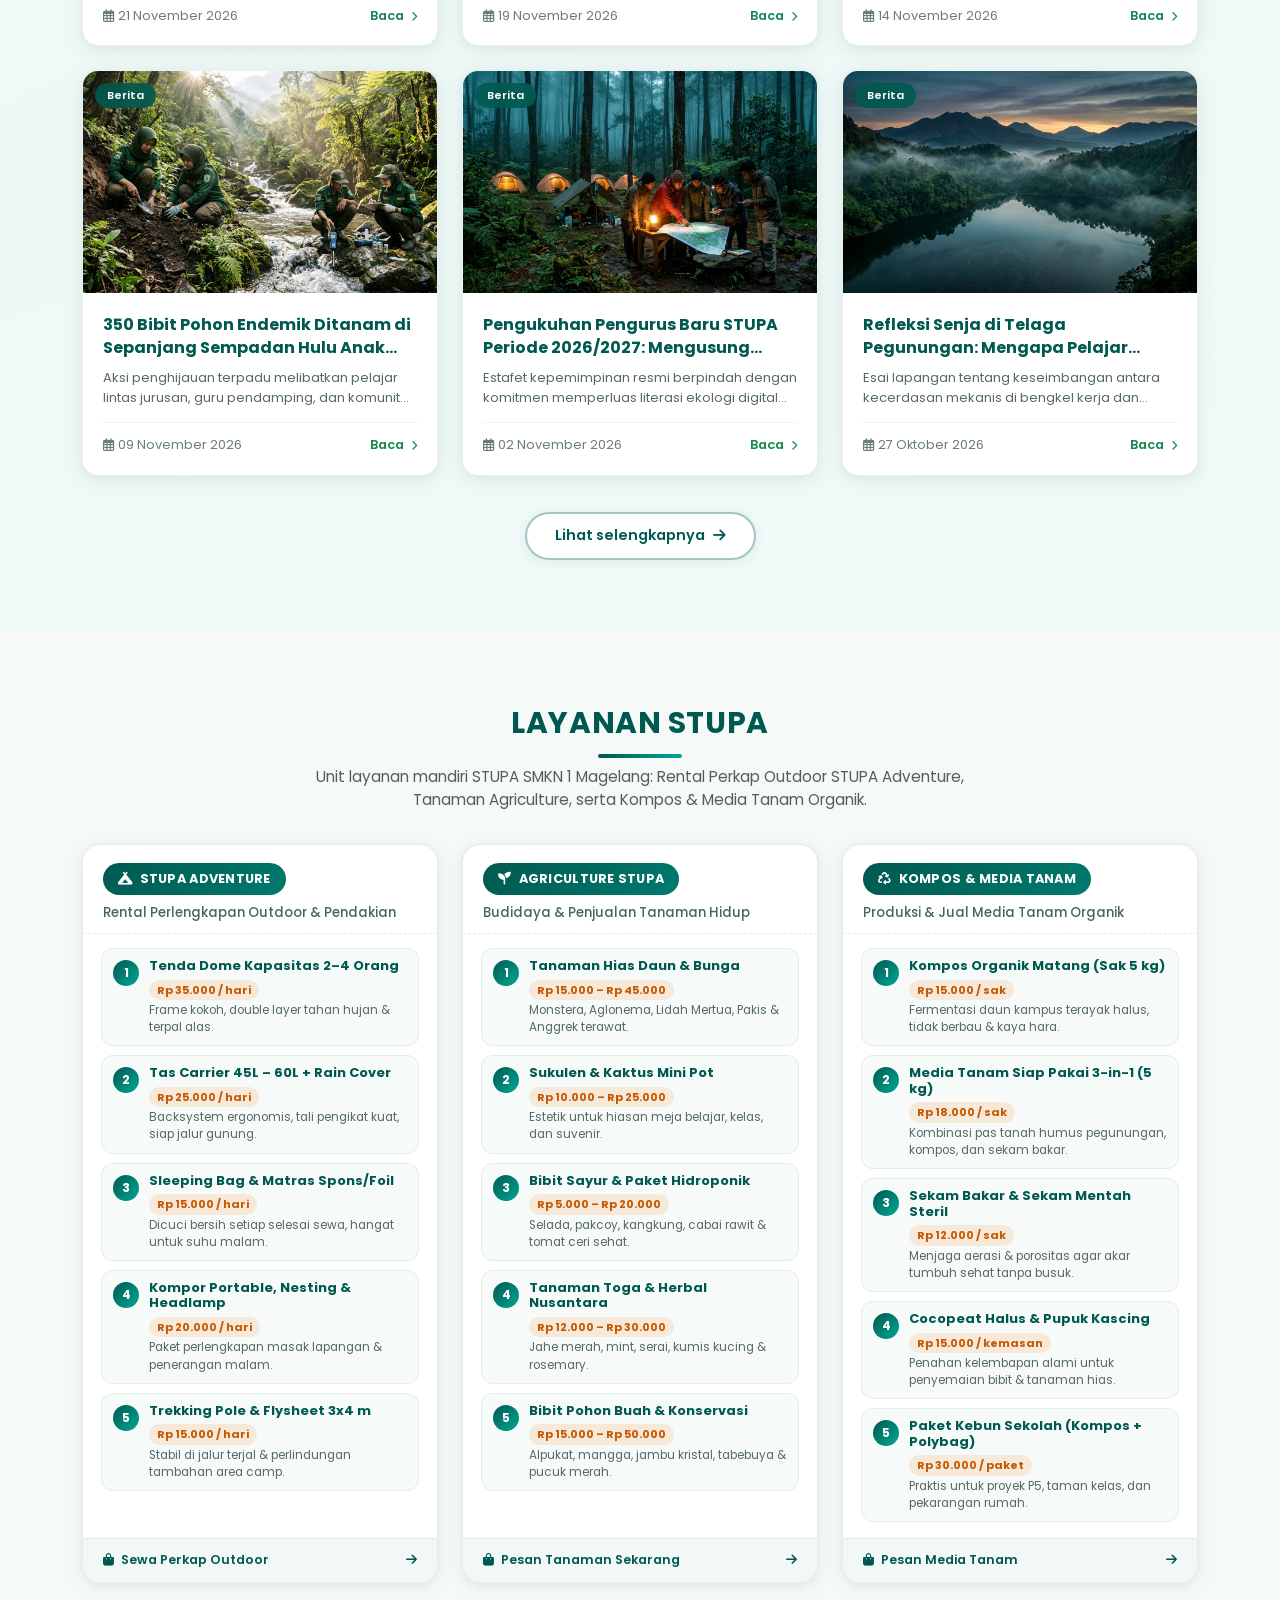
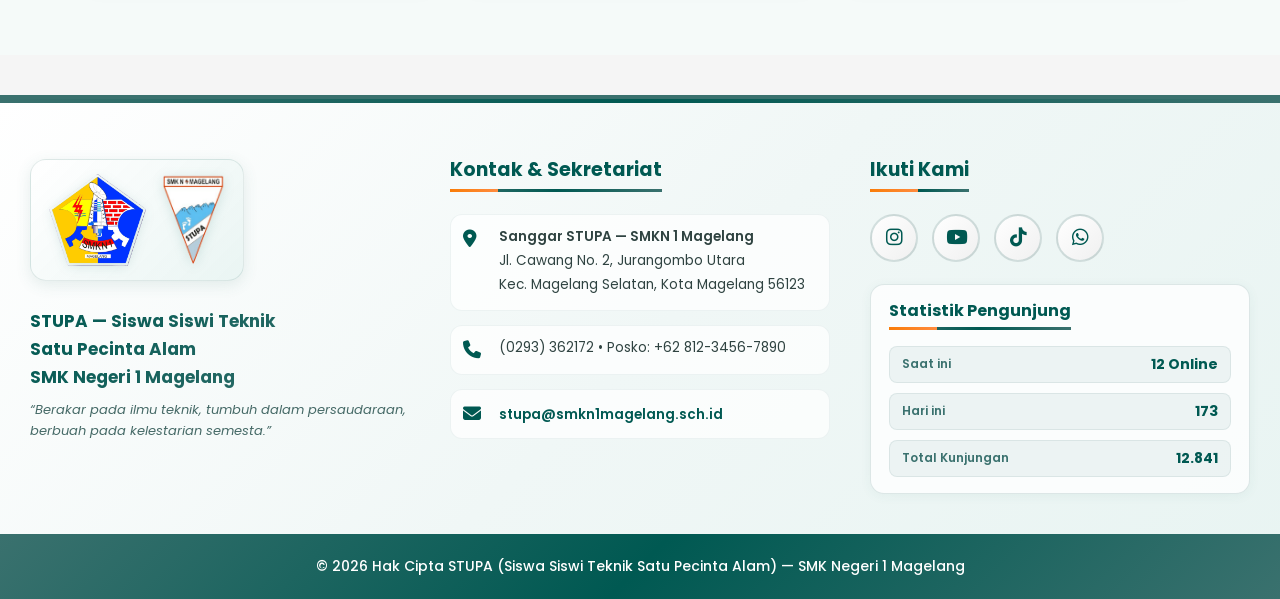
==== commit d0b09bcf: "feat: replace Prosedur with Layanan STUPA (Adventure, Agriculture, Kompos) and Admin/Super Admin edi" ====
--- a/index.html
+++ b/index.html
@@ -56,7 +56,7 @@
                             <a class="nav-link dropdown-toggle" href="#" role="button" data-bs-toggle="dropdown" aria-expanded="false">Profil</a>
                             <ul class="dropdown-menu">
                                 <li><a class="dropdown-item" href="#layanan-stupa">Jati Diri &amp; Nilai STUPA</a></li>
-                                <li><a class="dropdown-item" href="#prosedur-stupa">Tata Kelola Organisasi</a></li>
+                                <li><a class="dropdown-item" href="#prosedur-stupa">Unit Layanan &amp; Usaha Mandiri</a></li>
                                 <li><a class="dropdown-item" href="#kontak-footer">Sekretariat &amp; Pembina</a></li>
                             </ul>
                         </li>
@@ -72,6 +72,10 @@
                         <li class="nav-item dropdown">
                             <a class="nav-link dropdown-toggle" href="#" role="button" data-bs-toggle="dropdown" aria-expanded="false">Layanan</a>
                             <ul class="dropdown-menu">
+                                <li><a class="dropdown-item" href="#prosedur-stupa">Rental Perkap STUPA Adventure</a></li>
+                                <li><a class="dropdown-item" href="#prosedur-stupa">Agriculture (Tanaman Dijual)</a></li>
+                                <li><a class="dropdown-item" href="#prosedur-stupa">Kompos &amp; Media Tanam</a></li>
+                                <li><hr class="dropdown-divider"></li>
                                 <li><a class="dropdown-item" href="#layanan-stupa" data-open-service="0">Pendaftaran Anggota Baru</a></li>
                                 <li><a class="dropdown-item" href="#layanan-stupa" data-open-service="1">Peminjaman Logistik Alam</a></li>
                                 <li><a class="dropdown-item" href="#layanan-stupa" data-open-service="2">Lapor Konservasi Lingkungan</a></li>
@@ -200,12 +204,13 @@
             </div>
         </section>
 
-        <!-- Section 4: Prosedur Keanggotaan & Peminjaman Alat -->
+        <!-- Section 4: Layanan STUPA (Adventure, Agriculture & Kompos) -->
         <section class="section-prosedur-informasi" id="prosedur-stupa">
             <div class="container">
                 <div class="section-title-wrap">
-                    <h2 class="section-title" id="secTitleProsedur">PROSEDUR KEGIATAN &amp; LAYANAN STUPA</h2>
+                    <h2 class="section-title" id="secTitleProsedur">LAYANAN STUPA</h2>
                     <div class="title-underline"></div>
+                    <p class="text-muted text-center mx-auto mt-2 mb-0" style="max-width:720px;font-size:0.95rem;" id="secLeadProsedur">Unit layanan mandiri STUPA SMKN 1 Magelang: Rental Perkap Outdoor STUPA Adventure, Tanaman Agriculture, serta Kompos &amp; Media Tanam Organik.</p>
                 </div>
 
                 <div class="prosedur-steps" id="proceduresContainer"></div>
--- a/assets/css/style.css
+++ b/assets/css/style.css
@@ -767,9 +767,9 @@
 
 .prosedur-steps {
     display: grid;
-    grid-template-columns: repeat(2, 1fr);
-    gap: 1.75rem;
-    max-width: 1120px;
+    grid-template-columns: repeat(3, 1fr);
+    gap: 1.5rem;
+    max-width: 1200px;
     margin: 0 auto;
 }
 
@@ -781,11 +781,18 @@
     border: 1px solid rgba(0, 89, 82, 0.1);
     transition: transform 0.3s ease, box-shadow 0.3s ease;
     cursor: pointer;
+    display: flex;
+    flex-direction: column;
 }
 
 .prosedur-step-card:hover {
     transform: translateY(-6px);
     box-shadow: 0 12px 32px rgba(0, 89, 82, 0.14);
+}
+
+.layanan-usaha-head {
+    padding: 1.15rem 1.25rem 0.65rem;
+    border-bottom: 1px dashed rgba(0, 89, 82, 0.12);
 }
 
 .prosedur-step-card .step-badge {
@@ -794,24 +801,40 @@
     background: linear-gradient(135deg, #005950, #007a6e);
     color: #ffffff;
     font-size: 0.8rem;
-    font-weight: 600;
+    font-weight: 700;
+    letter-spacing: 0.02em;
     border-radius: 20px;
-    margin: 1.15rem 1.15rem 0.75rem;
+    margin: 0 0 0.5rem 0;
+}
+
+.layanan-usaha-sub {
+    margin: 0;
+    font-size: 0.83rem;
+    font-weight: 500;
+    color: #466662;
+}
+
+.layanan-usaha-cover {
+    width: 100%;
+    height: 138px;
+    object-fit: cover;
+    display: block;
 }
 
 .prosedur-diagram-box {
-    padding: 0.75rem 1.25rem 1.5rem;
+    padding: 0.85rem 1.15rem 1rem;
+    flex: 1;
 }
 
 .flow-step {
     display: flex;
     align-items: flex-start;
-    gap: 12px;
-    padding: 10px 12px;
+    gap: 10px;
+    padding: 9px 11px;
     border-radius: 12px;
     background: #f6fbfa;
     border: 1px solid rgba(0, 89, 82, 0.08);
-    margin-bottom: 10px;
+    margin-bottom: 9px;
 }
 
 .flow-step:last-child {
@@ -819,34 +842,83 @@
 }
 
 .flow-num {
-    width: 28px;
-    height: 28px;
+    width: 26px;
+    height: 26px;
     border-radius: 50%;
     background: linear-gradient(135deg, #005950, #00a896);
     color: #ffffff;
-    font-size: 12.5px;
+    font-size: 12px;
     font-weight: 700;
     display: flex;
     align-items: center;
     justify-content: center;
     flex-shrink: 0;
+    margin-top: 2px;
+}
+
+.flow-text {
+    flex: 1;
+    min-width: 0;
+}
+
+.flow-text-top {
+    display: flex;
+    justify-content: space-between;
+    align-items: flex-start;
+    gap: 6px;
+    flex-wrap: wrap;
+    margin-bottom: 2px;
 }
 
 .flow-text h6 {
-    margin: 0 0 2px 0;
-    font-size: 13.5px;
+    margin: 0;
+    font-size: 13px;
     font-weight: 700;
     color: #005950;
 }
 
+.flow-price {
+    font-size: 11px;
+    font-weight: 700;
+    color: #c85800;
+    background: rgba(249, 121, 16, 0.14);
+    padding: 2px 8px;
+    border-radius: 999px;
+    white-space: nowrap;
+}
+
 .flow-text p {
     margin: 0;
-    font-size: 12px;
+    font-size: 11.8px;
     color: #546a68;
     line-height: 1.45;
 }
 
-@media (max-width: 991.98px) {
+.layanan-card-cta {
+    padding: 0.75rem 1.25rem;
+    background: #f1f8f6;
+    border-top: 1px solid rgba(0, 89, 82, 0.08);
+    display: flex;
+    align-items: center;
+    justify-content: space-between;
+    font-size: 12.5px;
+    font-weight: 600;
+    color: #005950;
+    transition: background 0.25s ease, color 0.25s ease;
+}
+
+.prosedur-step-card:hover .layanan-card-cta {
+    background: #005950;
+    color: #ffffff;
+}
+
+@media (max-width: 1199.98px) {
+    .prosedur-steps {
+        grid-template-columns: repeat(2, 1fr);
+    }
+}
+
+@media (max-width: 767.98px) {
     .prosedur-steps {
         grid-template-columns: 1fr;
     }
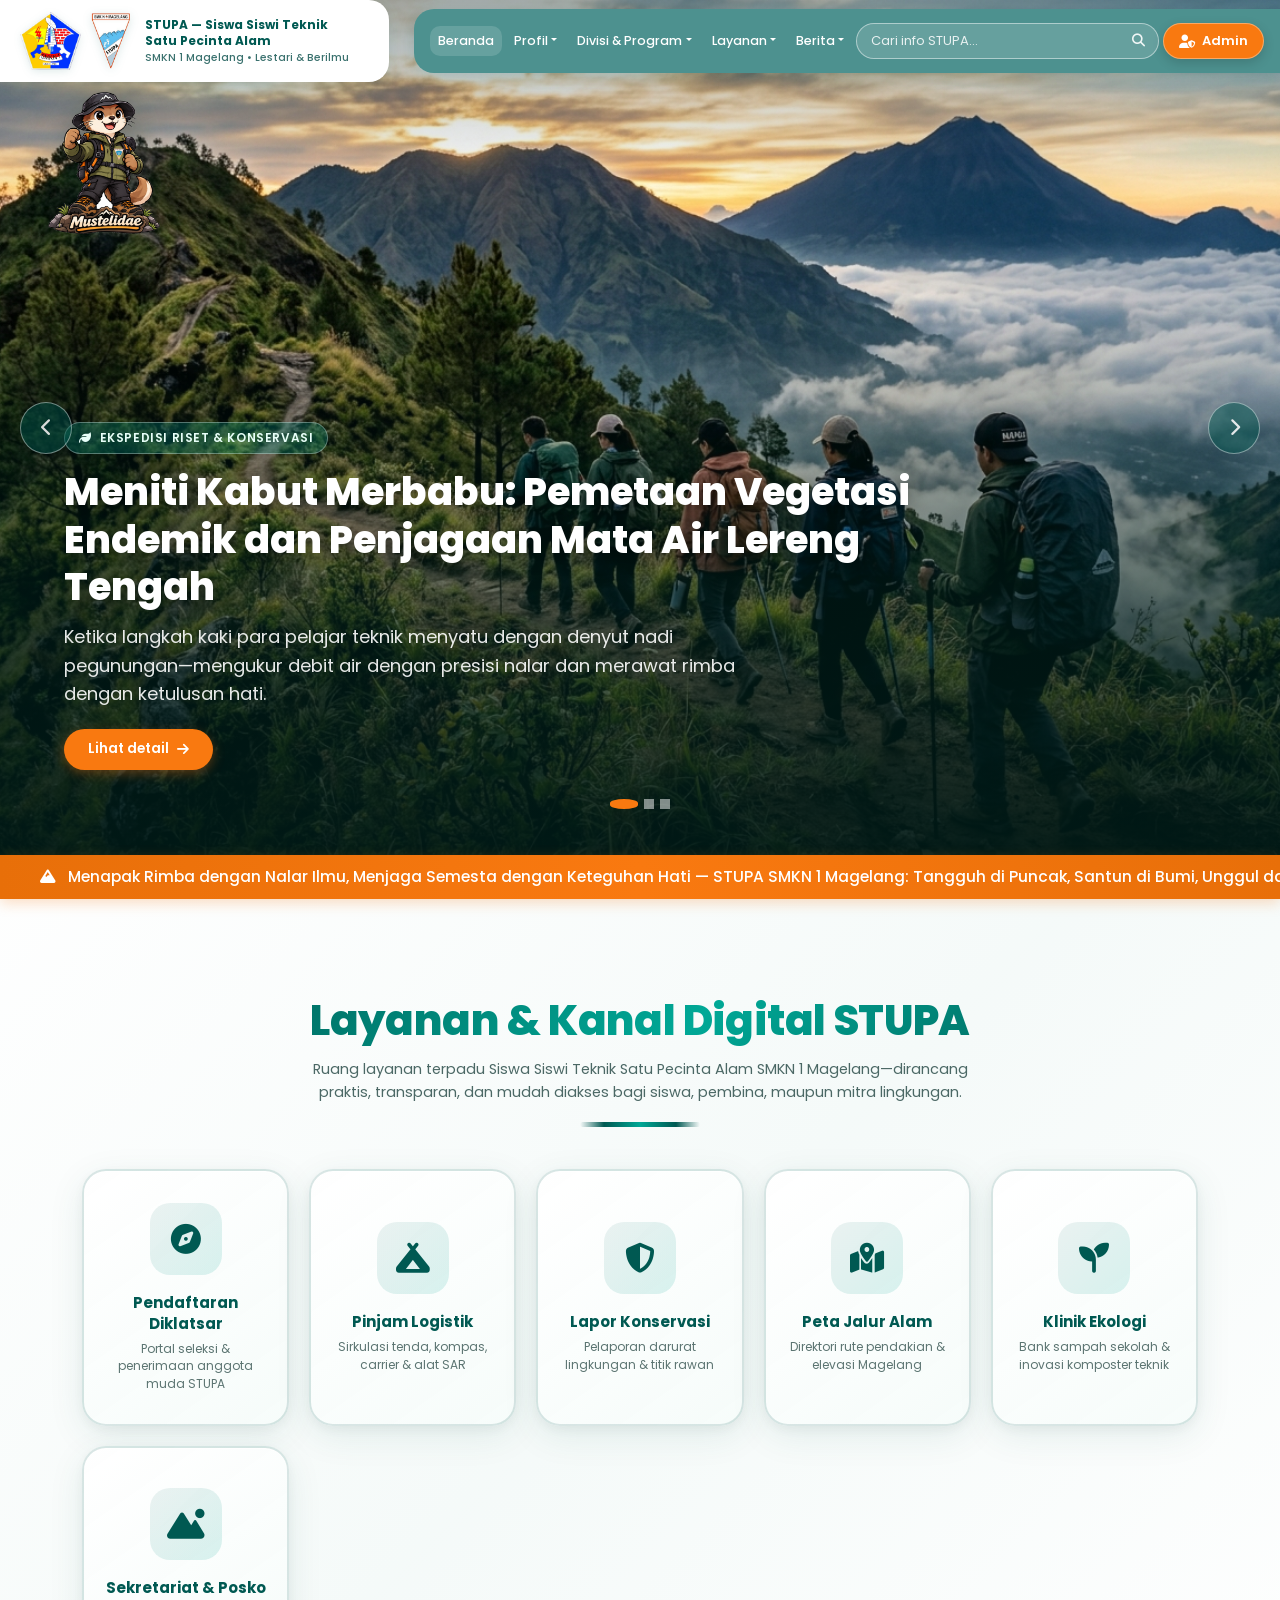
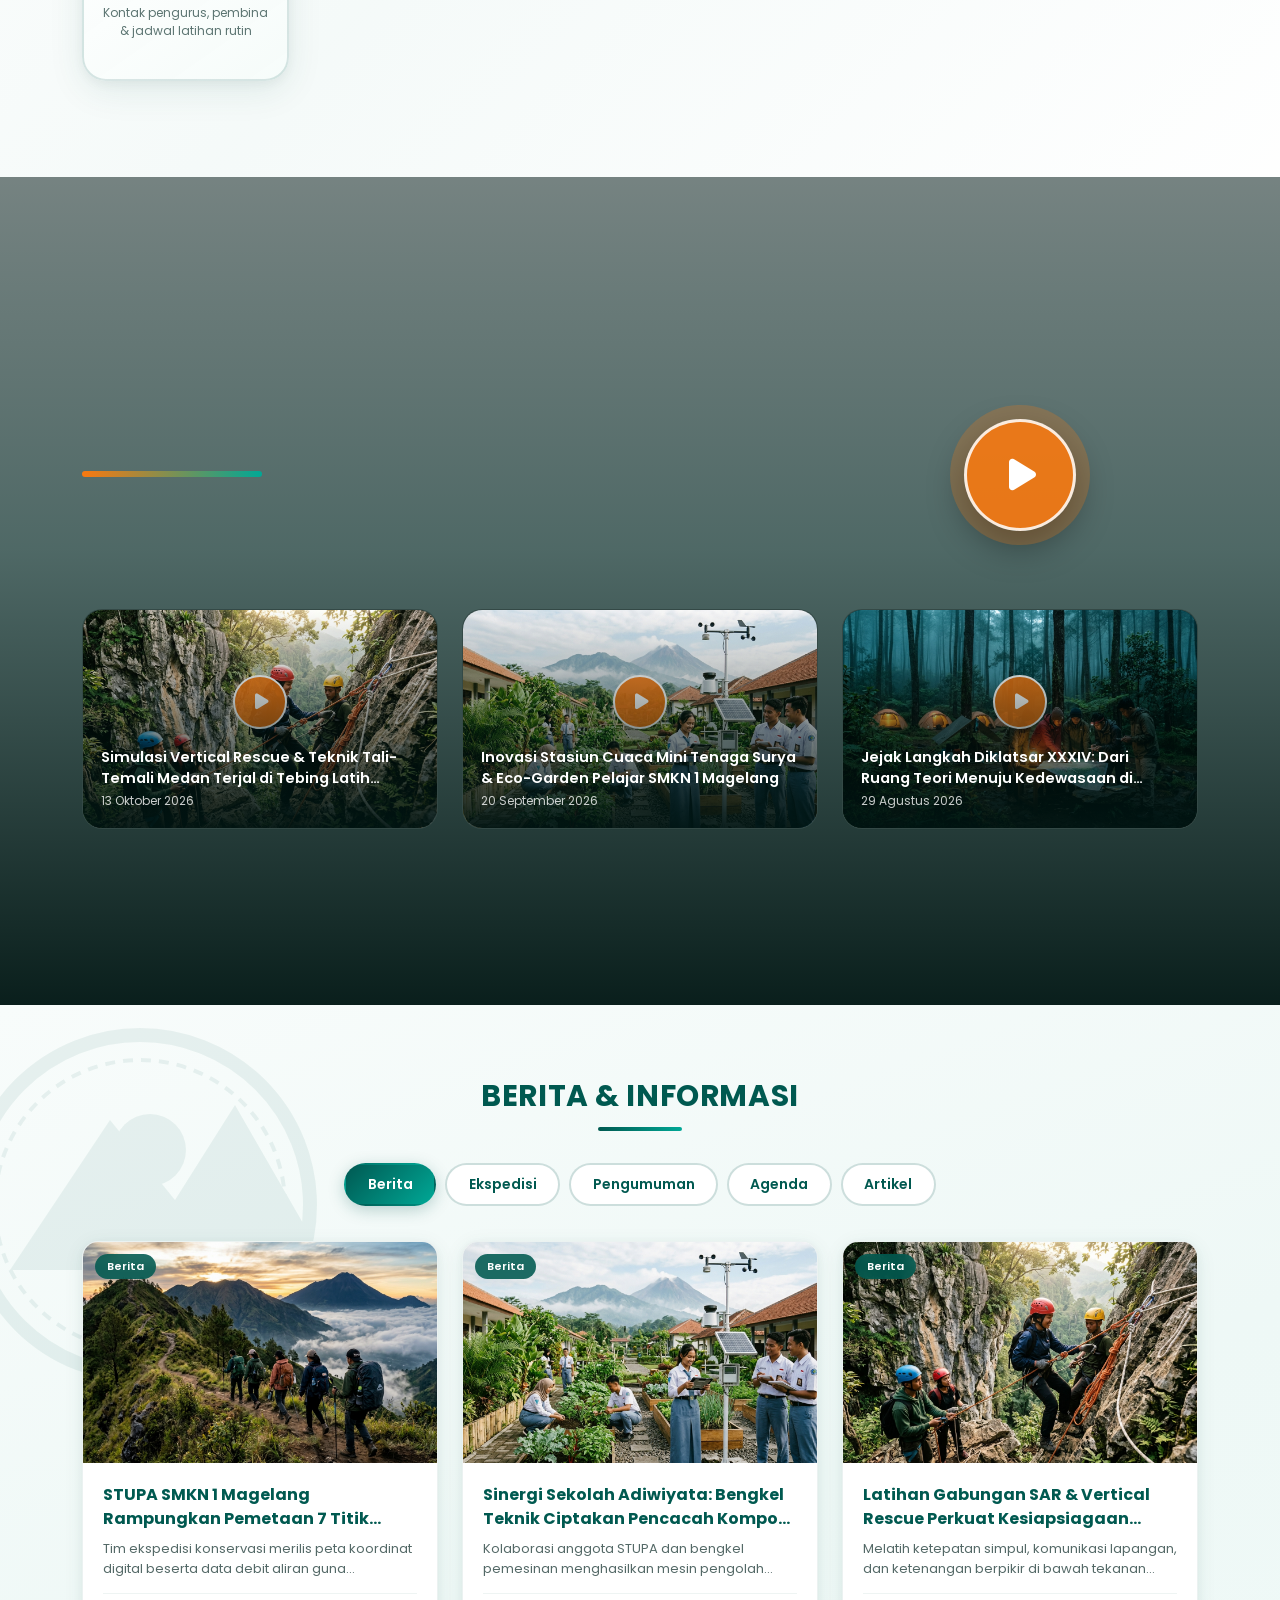
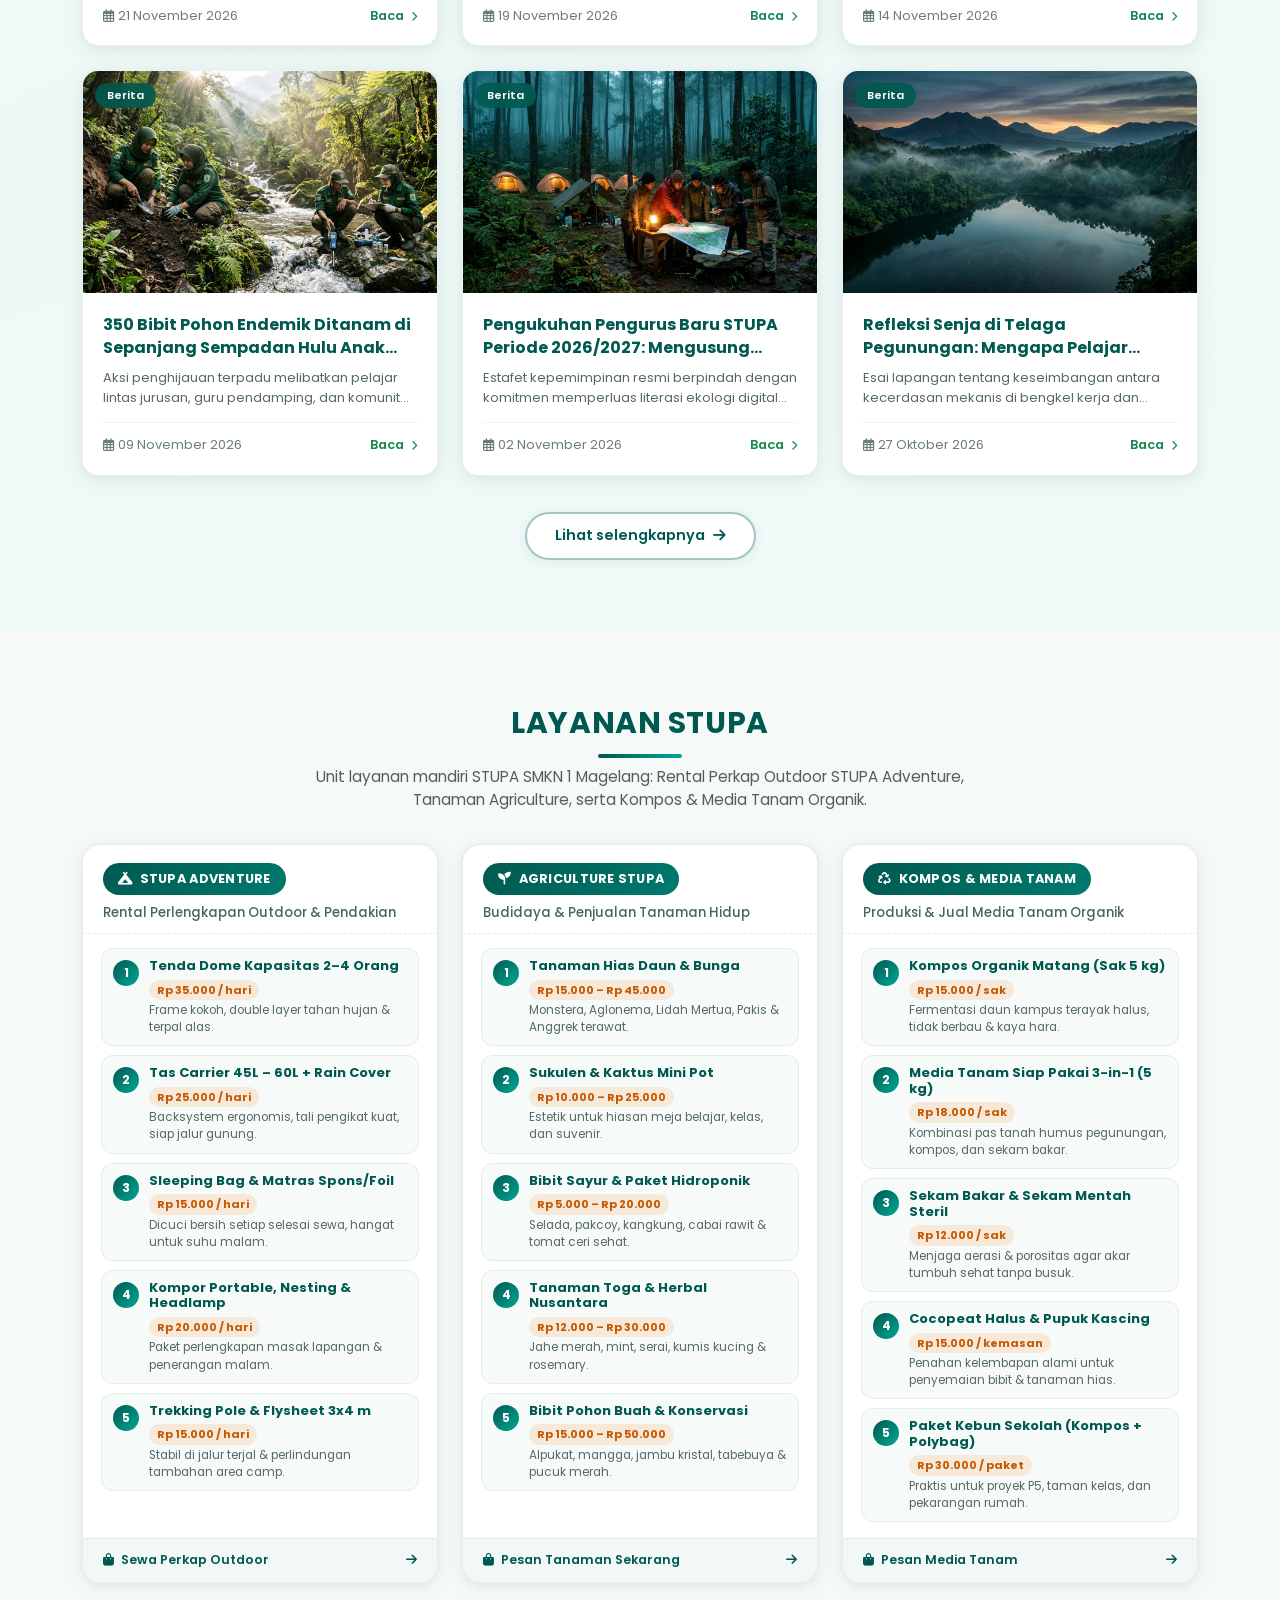
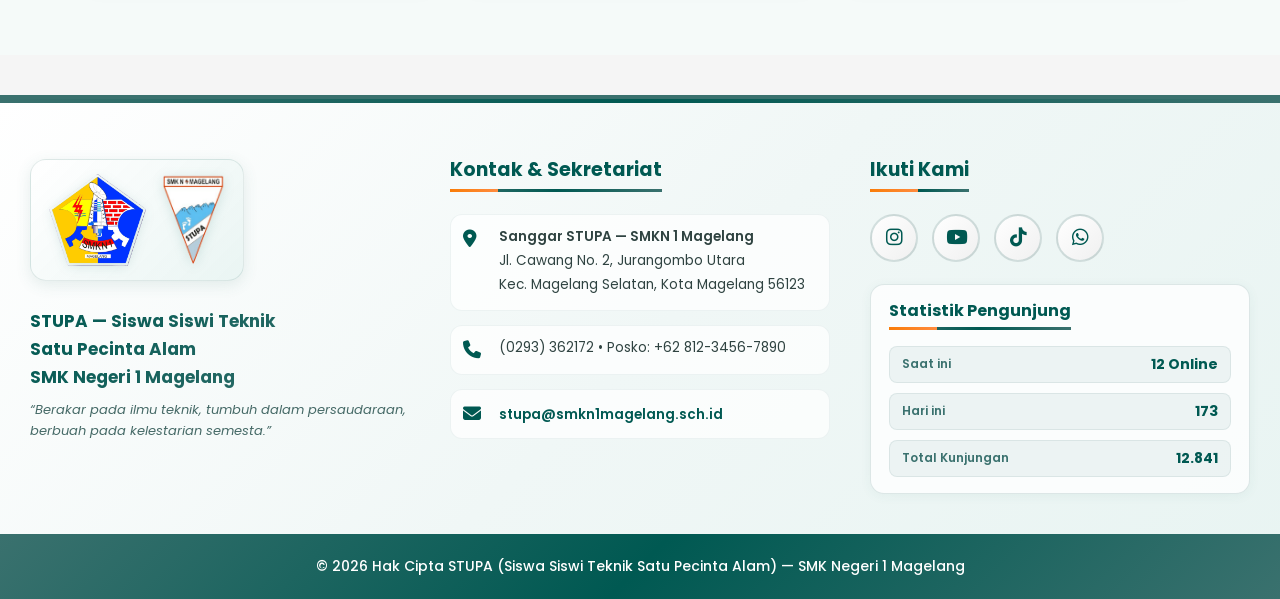
==== commit 62271d02: "feat: add fixed transparent Mustelidae mascot at upper-left viewport" ====
--- a/index.html
+++ b/index.html
@@ -1,18 +1,23 @@
 <!DOCTYPE html>
 <html lang="id">
+
 <head>
     <meta charset="UTF-8">
     <meta name="viewport" content="width=device-width, initial-scale=1.0">
     <title>STUPA — Siswa Siswi Teknik Satu Pecinta Alam | SMKN 1 Magelang</title>
-    <meta name="description" content="Portal resmi STUPA (Siswa Siswi Teknik Satu Pecinta Alam) SMKN 1 Magelang. Informasi ekspedisi konservasi alam, pendidikan dasar (Diklatsar), layanan logistik, riset ekologi pelajar, dan publikasi ilmiah lapangan.">
-    <meta name="keywords" content="STUPA, SMKN 1 Magelang, Siswa Siswi Teknik Satu Pecinta Alam, Sispala Magelang, Konservasi Alam, Diklatsar, Ekspedisi Merbabu">
+    <meta name="description"
+        content="Portal resmi STUPA (Siswa Siswi Teknik Satu Pecinta Alam) SMKN 1 Magelang. Informasi ekspedisi konservasi alam, pendidikan dasar (Diklatsar), layanan logistik, riset ekologi pelajar, dan publikasi ilmiah lapangan.">
+    <meta name="keywords"
+        content="STUPA, SMKN 1 Magelang, Siswa Siswi Teknik Satu Pecinta Alam, Sispala Magelang, Konservasi Alam, Diklatsar, Ekspedisi Merbabu">
     <meta name="author" content="STUPA SMKN 1 Magelang">
     <link rel="icon" href="assets/images/logo-stupa.png" type="image/png">
 
     <!-- Fonts & Libraries (Matched to kemenlh.go.id) -->
-    <link href="https://fonts.googleapis.com/css2?family=Poppins:wght@300;400;500;600;700;800&display=swap" rel="stylesheet">
+    <link href="https://fonts.googleapis.com/css2?family=Poppins:wght@300;400;500;600;700;800&display=swap"
+        rel="stylesheet">
     <link href="https://cdnjs.cloudflare.com/ajax/libs/font-awesome/6.5.1/css/all.min.css" rel="stylesheet">
-    <link href="https://cdn.jsdelivr.net/npm/bootstrap@5.3.3/dist/css/bootstrap.min.css" rel="stylesheet" crossorigin="anonymous">
+    <link href="https://cdn.jsdelivr.net/npm/bootstrap@5.3.3/dist/css/bootstrap.min.css" rel="stylesheet"
+        crossorigin="anonymous">
 
     <!-- STUPA Stylesheets -->
     <link rel="stylesheet" href="assets/css/style.css">
@@ -20,6 +25,7 @@
     <link rel="stylesheet" href="assets/css/header.css">
     <link rel="stylesheet" href="assets/css/footer.css">
 </head>
+
 <body id="top">
 
     <!-- Header / Floating Pill Navbar (Matched to kemenlh.go.id) -->
@@ -30,8 +36,10 @@
                 <div class="logo-container">
                     <a class="navbar-brand" href="#top">
                         <div class="brand-logos">
-                            <img src="assets/images/logo-smkn1.png" id="headerLogoSmk" alt="Logo SMKN 1 Magelang" class="logo logo-smkn1">
-                            <img src="assets/images/logo-stupa.png" id="headerLogoStupa" alt="Logo STUPA SMKN 1 Magelang" class="logo logo-stupa">
+                            <img src="assets/images/logo-smkn1.png" id="headerLogoSmk" alt="Logo SMKN 1 Magelang"
+                                class="logo logo-smkn1">
+                            <img src="assets/images/logo-stupa.png" id="headerLogoStupa"
+                                alt="Logo STUPA SMKN 1 Magelang" class="logo logo-stupa">
                         </div>
                         <div class="text">
                             <span id="headerBrandTitle">STUPA — Siswa Siswi Teknik<br>Satu Pecinta Alam</span>
@@ -53,50 +61,72 @@
                             <a class="nav-link active" aria-current="page" href="#top">Beranda</a>
                         </li>
                         <li class="nav-item dropdown">
-                            <a class="nav-link dropdown-toggle" href="#" role="button" data-bs-toggle="dropdown" aria-expanded="false">Profil</a>
+                            <a class="nav-link dropdown-toggle" href="#" role="button" data-bs-toggle="dropdown"
+                                aria-expanded="false">Profil</a>
                             <ul class="dropdown-menu">
                                 <li><a class="dropdown-item" href="#layanan-stupa">Jati Diri &amp; Nilai STUPA</a></li>
-                                <li><a class="dropdown-item" href="#prosedur-stupa">Unit Layanan &amp; Usaha Mandiri</a></li>
+                                <li><a class="dropdown-item" href="#prosedur-stupa">Unit Layanan &amp; Usaha Mandiri</a>
+                                </li>
                                 <li><a class="dropdown-item" href="#kontak-footer">Sekretariat &amp; Pembina</a></li>
                             </ul>
                         </li>
                         <li class="nav-item dropdown">
-                            <a class="nav-link dropdown-toggle" href="#" role="button" data-bs-toggle="dropdown" aria-expanded="false">Divisi &amp; Program</a>
+                            <a class="nav-link dropdown-toggle" href="#" role="button" data-bs-toggle="dropdown"
+                                aria-expanded="false">Divisi &amp; Program</a>
                             <ul class="dropdown-menu">
-                                <li><a class="dropdown-item" href="#layanan-stupa" data-open-service="0">Diklatsar &amp; Kaderisasi</a></li>
-                                <li><a class="dropdown-item" href="#layanan-stupa" data-open-service="3">Mountaineering &amp; Navigasi</a></li>
-                                <li><a class="dropdown-item" href="#layanan-stupa" data-open-service="4">Konservasi &amp; Eco-Tech</a></li>
+                                <li><a class="dropdown-item" href="#layanan-stupa" data-open-service="0">Diklatsar &amp;
+                                        Kaderisasi</a></li>
+                                <li><a class="dropdown-item" href="#layanan-stupa" data-open-service="3">Mountaineering
+                                        &amp; Navigasi</a></li>
+                                <li><a class="dropdown-item" href="#layanan-stupa" data-open-service="4">Konservasi
+                                        &amp; Eco-Tech</a></li>
                                 <li><a class="dropdown-item" href="#video-showcase">Vertical Rescue &amp; SAR</a></li>
                             </ul>
                         </li>
                         <li class="nav-item dropdown">
-                            <a class="nav-link dropdown-toggle" href="#" role="button" data-bs-toggle="dropdown" aria-expanded="false">Layanan</a>
+                            <a class="nav-link dropdown-toggle" href="#" role="button" data-bs-toggle="dropdown"
+                                aria-expanded="false">Layanan</a>
                             <ul class="dropdown-menu">
-                                <li><a class="dropdown-item" href="#prosedur-stupa">Rental Perkap STUPA Adventure</a></li>
-                                <li><a class="dropdown-item" href="#prosedur-stupa">Agriculture (Tanaman Dijual)</a></li>
+                                <li><a class="dropdown-item" href="#prosedur-stupa">Rental Perkap STUPA Adventure</a>
+                                </li>
+                                <li><a class="dropdown-item" href="#prosedur-stupa">Agriculture (Tanaman Dijual)</a>
+                                </li>
                                 <li><a class="dropdown-item" href="#prosedur-stupa">Kompos &amp; Media Tanam</a></li>
-                                <li><hr class="dropdown-divider"></li>
-                                <li><a class="dropdown-item" href="#layanan-stupa" data-open-service="0">Pendaftaran Anggota Baru</a></li>
-                                <li><a class="dropdown-item" href="#layanan-stupa" data-open-service="1">Peminjaman Logistik Alam</a></li>
-                                <li><a class="dropdown-item" href="#layanan-stupa" data-open-service="2">Lapor Konservasi Lingkungan</a></li>
-                                <li><a class="dropdown-item" href="#layanan-stupa" data-open-service="3">Direktori Peta Jalur Magelang</a></li>
+                                <li>
+                                    <hr class="dropdown-divider">
+                                </li>
+                                <li><a class="dropdown-item" href="#layanan-stupa" data-open-service="0">Pendaftaran
+                                        Anggota Baru</a></li>
+                                <li><a class="dropdown-item" href="#layanan-stupa" data-open-service="1">Peminjaman
+                                        Logistik Alam</a></li>
+                                <li><a class="dropdown-item" href="#layanan-stupa" data-open-service="2">Lapor
+                                        Konservasi Lingkungan</a></li>
+                                <li><a class="dropdown-item" href="#layanan-stupa" data-open-service="3">Direktori Peta
+                                        Jalur Magelang</a></li>
                             </ul>
                         </li>
                         <li class="nav-item dropdown">
-                            <a class="nav-link dropdown-toggle" href="#" role="button" data-bs-toggle="dropdown" aria-expanded="false">Berita</a>
+                            <a class="nav-link dropdown-toggle" href="#" role="button" data-bs-toggle="dropdown"
+                                aria-expanded="false">Berita</a>
                             <ul class="dropdown-menu" id="navNewsDropdown">
-                                <li><a class="dropdown-item" href="#berita-informasi" data-switch-tab="berita-tab">Berita Terkini</a></li>
-                                <li><a class="dropdown-item" href="#berita-informasi" data-switch-tab="ekspedisi-tab">Laporan Ekspedisi</a></li>
-                                <li><a class="dropdown-item" href="#berita-informasi" data-switch-tab="pengumuman-tab">Pengumuman Resmi</a></li>
-                                <li><a class="dropdown-item" href="#berita-informasi" data-switch-tab="agenda-tab">Agenda Kegiatan</a></li>
-                                <li><a class="dropdown-item" href="#berita-informasi" data-switch-tab="artikel-tab">Esai &amp; Artikel Alam</a></li>
+                                <li><a class="dropdown-item" href="#berita-informasi"
+                                        data-switch-tab="berita-tab">Berita Terkini</a></li>
+                                <li><a class="dropdown-item" href="#berita-informasi"
+                                        data-switch-tab="ekspedisi-tab">Laporan Ekspedisi</a></li>
+                                <li><a class="dropdown-item" href="#berita-informasi"
+                                        data-switch-tab="pengumuman-tab">Pengumuman Resmi</a></li>
+                                <li><a class="dropdown-item" href="#berita-informasi"
+                                        data-switch-tab="agenda-tab">Agenda Kegiatan</a></li>
+                                <li><a class="dropdown-item" href="#berita-informasi" data-switch-tab="artikel-tab">Esai
+                                        &amp; Artikel Alam</a></li>
                             </ul>
                         </li>
 
                         <!-- Live Search Form -->
                         <li class="nav-item">
                             <form class="search-form" id="navSearchForm" role="search" autocomplete="off">
-                                <input class="form-control search-input" id="navSearchInput" type="search" placeholder="Cari info STUPA..." aria-label="Cari informasi">
+                                <input class="form-control search-input" id="navSearchInput" type="search"
+                                    placeholder="Cari info STUPA..." aria-label="Cari informasi">
                                 <button type="submit" class="search-submit-btn" aria-label="Cari">
                                     <i class="fas fa-search"></i>
                                 </button>
@@ -106,7 +136,8 @@
 
                         <!-- Admin & Super Admin Portal Link -->
                         <li class="nav-item">
-                            <a class="btn-admin-nav" href="admin.html" title="Masuk ke Portal Admin &amp; Super Admin STUPA">
+                            <a class="btn-admin-nav" href="admin.html"
+                                title="Masuk ke Portal Admin &amp; Super Admin STUPA">
                                 <i class="fas fa-user-shield"></i>
                                 <span>Admin</span>
                             </a>
@@ -120,14 +151,17 @@
     <!-- Main Hero Carousel -->
     <main>
         <div class="carousel-wrapper">
-            <div id="carouselBackground" class="carousel slide carousel-fade" data-bs-ride="carousel" data-bs-interval="5500">
+            <div id="carouselBackground" class="carousel slide carousel-fade" data-bs-ride="carousel"
+                data-bs-interval="5500">
                 <div class="carousel-indicators" id="heroIndicators"></div>
                 <div class="carousel-inner" id="carouselItemsContainer"></div>
 
-                <button class="carousel-control-prev custom-prev" type="button" data-bs-target="#carouselBackground" data-bs-slide="prev" aria-label="Slide sebelumnya">
+                <button class="carousel-control-prev custom-prev" type="button" data-bs-target="#carouselBackground"
+                    data-bs-slide="prev" aria-label="Slide sebelumnya">
                     <span class="hero-arrow-circle"><i class="fas fa-chevron-left"></i></span>
                 </button>
-                <button class="carousel-control-next custom-next" type="button" data-bs-target="#carouselBackground" data-bs-slide="next" aria-label="Slide berikutnya">
+                <button class="carousel-control-next custom-next" type="button" data-bs-target="#carouselBackground"
+                    data-bs-slide="next" aria-label="Slide berikutnya">
                     <span class="hero-arrow-circle"><i class="fas fa-chevron-right"></i></span>
                 </button>
             </div>
@@ -139,11 +173,13 @@
                 <div class="running-text-track">
                     <p>
                         <i class="fas fa-mountain me-2"></i>
-                        Menapak Rimba dengan Nalar Ilmu, Menjaga Semesta dengan Keteguhan Hati — STUPA SMKN 1 Magelang: Tangguh di Puncak, Santun di Bumi, Unggul dalam Karya Teknik Berkelanjutan!
+                        Menapak Rimba dengan Nalar Ilmu, Menjaga Semesta dengan Keteguhan Hati — STUPA SMKN 1 Magelang:
+                        Tangguh di Puncak, Santun di Bumi, Unggul dalam Karya Teknik Berkelanjutan!
                     </p>
                     <p aria-hidden="true">
                         <i class="fas fa-leaf me-2"></i>
-                        Menapak Rimba dengan Nalar Ilmu, Menjaga Semesta dengan Keteguhan Hati — STUPA SMKN 1 Magelang: Tangguh di Puncak, Santun di Bumi, Unggul dalam Karya Teknik Berkelanjutan!
+                        Menapak Rimba dengan Nalar Ilmu, Menjaga Semesta dengan Keteguhan Hati — STUPA SMKN 1 Magelang:
+                        Tangguh di Puncak, Santun di Bumi, Unggul dalam Karya Teknik Berkelanjutan!
                     </p>
                 </div>
             </div>
@@ -155,7 +191,8 @@
                 <div class="text-content">
                     <h2 class="slide-title" id="secTitleLayanan">Layanan &amp; Kanal Digital STUPA</h2>
                     <p class="section-lead" id="secLeadLayanan">
-                        Ruang layanan terpadu Siswa Siswi Teknik Satu Pecinta Alam SMKN 1 Magelang—dirancang praktis, transparan, dan mudah diakses bagi siswa, pembina, maupun mitra lingkungan.
+                        Ruang layanan terpadu Siswa Siswi Teknik Satu Pecinta Alam SMKN 1 Magelang—dirancang praktis,
+                        transparan, dan mudah diakses bagi siswa, pembina, maupun mitra lingkungan.
                     </p>
                 </div>
                 <div class="services-grid" id="servicesGridContainer"></div>
@@ -176,7 +213,8 @@
                     </div>
                     <div class="col-lg-4">
                         <div class="center-play-wrap">
-                            <button type="button" class="play-button-hero js-open-video" id="mainVideoPlayBtn" data-index="0" aria-label="Putar pratinjau dokumenter">
+                            <button type="button" class="play-button-hero js-open-video" id="mainVideoPlayBtn"
+                                data-index="0" aria-label="Putar pratinjau dokumenter">
                                 <i class="fas fa-play ms-1"></i>
                             </button>
                         </div>
@@ -210,7 +248,9 @@
                 <div class="section-title-wrap">
                     <h2 class="section-title" id="secTitleProsedur">LAYANAN STUPA</h2>
                     <div class="title-underline"></div>
-                    <p class="text-muted text-center mx-auto mt-2 mb-0" style="max-width:720px;font-size:0.95rem;" id="secLeadProsedur">Unit layanan mandiri STUPA SMKN 1 Magelang: Rental Perkap Outdoor STUPA Adventure, Tanaman Agriculture, serta Kompos &amp; Media Tanam Organik.</p>
+                    <p class="text-muted text-center mx-auto mt-2 mb-0" style="max-width:720px;font-size:0.95rem;"
+                        id="secLeadProsedur">Unit layanan mandiri STUPA SMKN 1 Magelang: Rental Perkap Outdoor STUPA
+                        Adventure, Tanaman Agriculture, serta Kompos &amp; Media Tanam Organik.</p>
                 </div>
 
                 <div class="prosedur-steps" id="proceduresContainer"></div>
@@ -226,12 +266,14 @@
                 <div class="footer-section footer-about">
                     <div class="footer-logo-wrapper">
                         <a class="footer-logo-link" href="#top">
-                            <img src="assets/images/logo-smkn1.png" id="footerLogoSmk" alt="Logo SMKN 1 Magelang" class="footer-logo">
-                            <img src="assets/images/logo-stupa.png" id="footerLogoStupa" alt="Logo STUPA SMKN 1 Magelang" class="footer-logo">
+                            <img src="assets/images/logo-smkn1.png" id="footerLogoSmk" alt="Logo SMKN 1 Magelang"
+                                class="footer-logo">
+                            <img src="assets/images/logo-stupa.png" id="footerLogoStupa"
+                                alt="Logo STUPA SMKN 1 Magelang" class="footer-logo">
                         </a>
                     </div>
                     <div class="footer-org-info">
-                        <h3 class="footer-org-name">
+                        <h3 class="footer-org-name" id="footerOrgName">
                             STUPA — Siswa Siswi Teknik<br>
                             Satu Pecinta Alam<br>
                             SMK Negeri 1 Magelang
@@ -244,7 +286,7 @@
 
                 <!-- Center: Contact Information -->
                 <div class="footer-section footer-contact">
-                    <h4 class="footer-section-title">Kontak &amp; Sekretariat</h4>
+                    <h4 class="footer-section-title" id="footerContactHeading">Kontak &amp; Sekretariat</h4>
                     <div class="footer-contact-info">
                         <div class="contact-item">
                             <i class="fas fa-map-marker-alt contact-icon"></i>
@@ -263,7 +305,8 @@
                         <div class="contact-item">
                             <i class="fas fa-envelope contact-icon"></i>
                             <div class="contact-text">
-                                <a href="mailto:stupa@smkn1magelang.sch.id" class="website-link" id="footerEmail">stupa@smkn1magelang.sch.id</a>
+                                <a href="mailto:stupa@smkn1magelang.sch.id" class="website-link"
+                                    id="footerEmail">stupa@smkn1magelang.sch.id</a>
                             </div>
                         </div>
                     </div>
@@ -271,27 +314,30 @@
 
                 <!-- Right: Social Media & Visitor Stats -->
                 <div class="footer-section footer-social">
-                    <h4 class="footer-section-title">Ikuti Kami</h4>
+                    <h4 class="footer-section-title" id="footerSocialHeading">Ikuti Kami</h4>
                     <div class="social-icons">
-                        <a href="#kontak-footer" id="socialIgLink" class="social-link" aria-label="Instagram STUPA" title="Instagram @stupa_smkn1mgl">
+                        <a href="#kontak-footer" id="socialIgLink" class="social-link" aria-label="Instagram STUPA"
+                            title="Instagram @stupa_smkn1mgl">
                             <i class="fab fa-instagram"></i>
                         </a>
-                        <a href="#kontak-footer" id="socialYtLink" class="social-link" aria-label="YouTube STUPA" title="YouTube STUPA Channel">
+                        <a href="#kontak-footer" id="socialYtLink" class="social-link" aria-label="YouTube STUPA"
+                            title="YouTube STUPA Channel">
                             <i class="fab fa-youtube"></i>
                         </a>
-                        <a href="#kontak-footer" id="socialTtLink" class="social-link" aria-label="TikTok STUPA" title="TikTok @stupa.mgl">
+                        <a href="#kontak-footer" id="socialTtLink" class="social-link" aria-label="TikTok STUPA"
+                            title="TikTok @stupa.mgl">
                             <i class="fab fa-tiktok"></i>
                         </a>
-                        <a href="#layanan-stupa" data-open-service="5" class="social-link" aria-label="WhatsApp Posko" title="Posko Informasi STUPA">
+                        <a href="#layanan-stupa" id="socialWaLink" data-open-service="5" class="social-link" aria-label="WhatsApp Posko" title="Posko Informasi STUPA">
                             <i class="fab fa-whatsapp"></i>
                         </a>
                     </div>
 
-                    <div class="visitor-stats">
+                    <div class="visitor-stats" id="footerVisitorBox">
                         <h4 class="footer-section-title">Statistik Pengunjung</h4>
                         <div class="footer-visitor-row">
                             <span class="footer-visitor-label">Saat ini</span>
-                            <span class="footer-visitor-value">12 Online</span>
+                            <span class="footer-visitor-value" id="visitorOnline">12 Online</span>
                         </div>
                         <div class="footer-visitor-row">
                             <span class="footer-visitor-label">Hari ini</span>
@@ -307,7 +353,8 @@
 
             <!-- Copyright Shimmer Bar -->
             <div class="footer-copyright">
-                <p id="footerCopyright">&copy; 2026 Hak Cipta STUPA (Siswa Siswi Teknik Satu Pecinta Alam) — SMK Negeri 1 Magelang</p>
+                <p id="footerCopyright">&copy; 2026 Hak Cipta STUPA (Siswa Siswi Teknik Satu Pecinta Alam) — SMK Negeri
+                    1 Magelang</p>
             </div>
         </div>
     </footer>
@@ -336,9 +383,16 @@
         <span id="stupaToastText">Berhasil!</span>
     </div>
 
+    <!-- Fixed Sticky Mascot (Semi Pojok Kiri Atas, Transparan, Tetap Saat Scroll) -->
+    <div id="stupaFloatingMascot" class="stupa-floating-mascot" aria-hidden="true">
+        <img src="assets/images/maskot-stupa.png" alt="Maskot Mustelidae STUPA SMKN 1 Magelang" class="stupa-mascot-img">
+    </div>
+
     <!-- Scripts -->
-    <script src="https://cdn.jsdelivr.net/npm/bootstrap@5.3.3/dist/js/bootstrap.bundle.min.js" crossorigin="anonymous"></script>
+    <script src="https://cdn.jsdelivr.net/npm/bootstrap@5.3.3/dist/js/bootstrap.bundle.min.js"
+        crossorigin="anonymous"></script>
     <script src="assets/js/data.js"></script>
     <script src="assets/js/app.js"></script>
 </body>
-</html>
+
+</html>
--- a/assets/css/style.css
+++ b/assets/css/style.css
@@ -14,7 +14,9 @@
     --stupa-mint-soft: #eef8f6;
 }
 
-*, *::before, *::after {
+*,
+*::before,
+*::after {
     box-sizing: border-box;
 }
 
@@ -22,7 +24,8 @@
     scroll-behavior: smooth;
 }
 
-body, html {
+body,
+html {
     margin: 0;
     padding: 0;
     width: 100%;
@@ -96,8 +99,13 @@
 }
 
 @keyframes scrollText {
-    0% { transform: translateX(0%); }
-    100% { transform: translateX(-50%); }
+    0% {
+        transform: translateX(0%);
+    }
+
+    100% {
+        transform: translateX(-50%);
+    }
 }
 
 /* ==========================================================================
@@ -119,12 +127,10 @@
     content: '';
     position: absolute;
     inset: 0;
-    background: linear-gradient(
-        135deg,
-        rgba(255, 255, 255, 0.9) 0%,
-        rgba(245, 250, 249, 0.88) 50%,
-        rgba(255, 255, 255, 0.92) 100%
-    );
+    background: linear-gradient(135deg,
+            rgba(255, 255, 255, 0.9) 0%,
+            rgba(245, 250, 249, 0.88) 50%,
+            rgba(255, 255, 255, 0.92) 100%);
     z-index: 0;
 }
 
@@ -275,10 +281,12 @@
         padding: 64px 0;
         background-attachment: scroll;
     }
+
     .services-grid {
         grid-template-columns: repeat(2, 1fr);
         gap: 14px;
     }
+
     .custom-card {
         min-height: 185px;
         padding: 22px 12px;
@@ -303,12 +311,10 @@
 .video-section .gradient-overlay {
     position: absolute;
     inset: 0;
-    background: linear-gradient(
-        to top,
-        rgba(0, 22, 19, 0.96) 0%,
-        rgba(0, 38, 34, 0.68) 55%,
-        rgba(0, 26, 23, 0.52) 100%
-    );
+    background: linear-gradient(to top,
+            rgba(0, 22, 19, 0.96) 0%,
+            rgba(0, 38, 34, 0.68) 55%,
+            rgba(0, 26, 23, 0.52) 100%);
     z-index: 0;
 }
 
@@ -1012,3 +1018,56 @@
     display: flex;
     animation: fadeInFromBottom 0.3s ease;
 }
+
+/* ==========================================================================
+   Fixed Sticky Mascot (Transparent Background, Semi Top-Left Position)
+   ========================================================================== */
+.stupa-floating-mascot {
+    position: fixed;
+    top: 92px;
+    left: 48px;
+    z-index: 1020;
+    background: transparent;
+    pointer-events: none;
+    user-select: none;
+    animation: stupaMascotFloat 3.8s ease-in-out infinite;
+}
+
+.stupa-mascot-img {
+    width: 112px;
+    height: auto;
+    display: block;
+    background: transparent;
+    filter: drop-shadow(0 8px 18px rgba(0, 26, 23, 0.38));
+}
+
+@keyframes stupaMascotFloat {
+    0%, 100% {
+        transform: translateY(0);
+    }
+    50% {
+        transform: translateY(-6px);
+    }
+}
+
+@media (max-width: 991.98px) {
+    .stupa-floating-mascot {
+        top: 88px;
+        left: 22px;
+    }
+
+    .stupa-mascot-img {
+        width: 84px;
+    }
+}
+
+@media (max-width: 575.98px) {
+    .stupa-floating-mascot {
+        top: 86px;
+        left: 12px;
+    }
+
+    .stupa-mascot-img {
+        width: 66px;
+    }
+}
